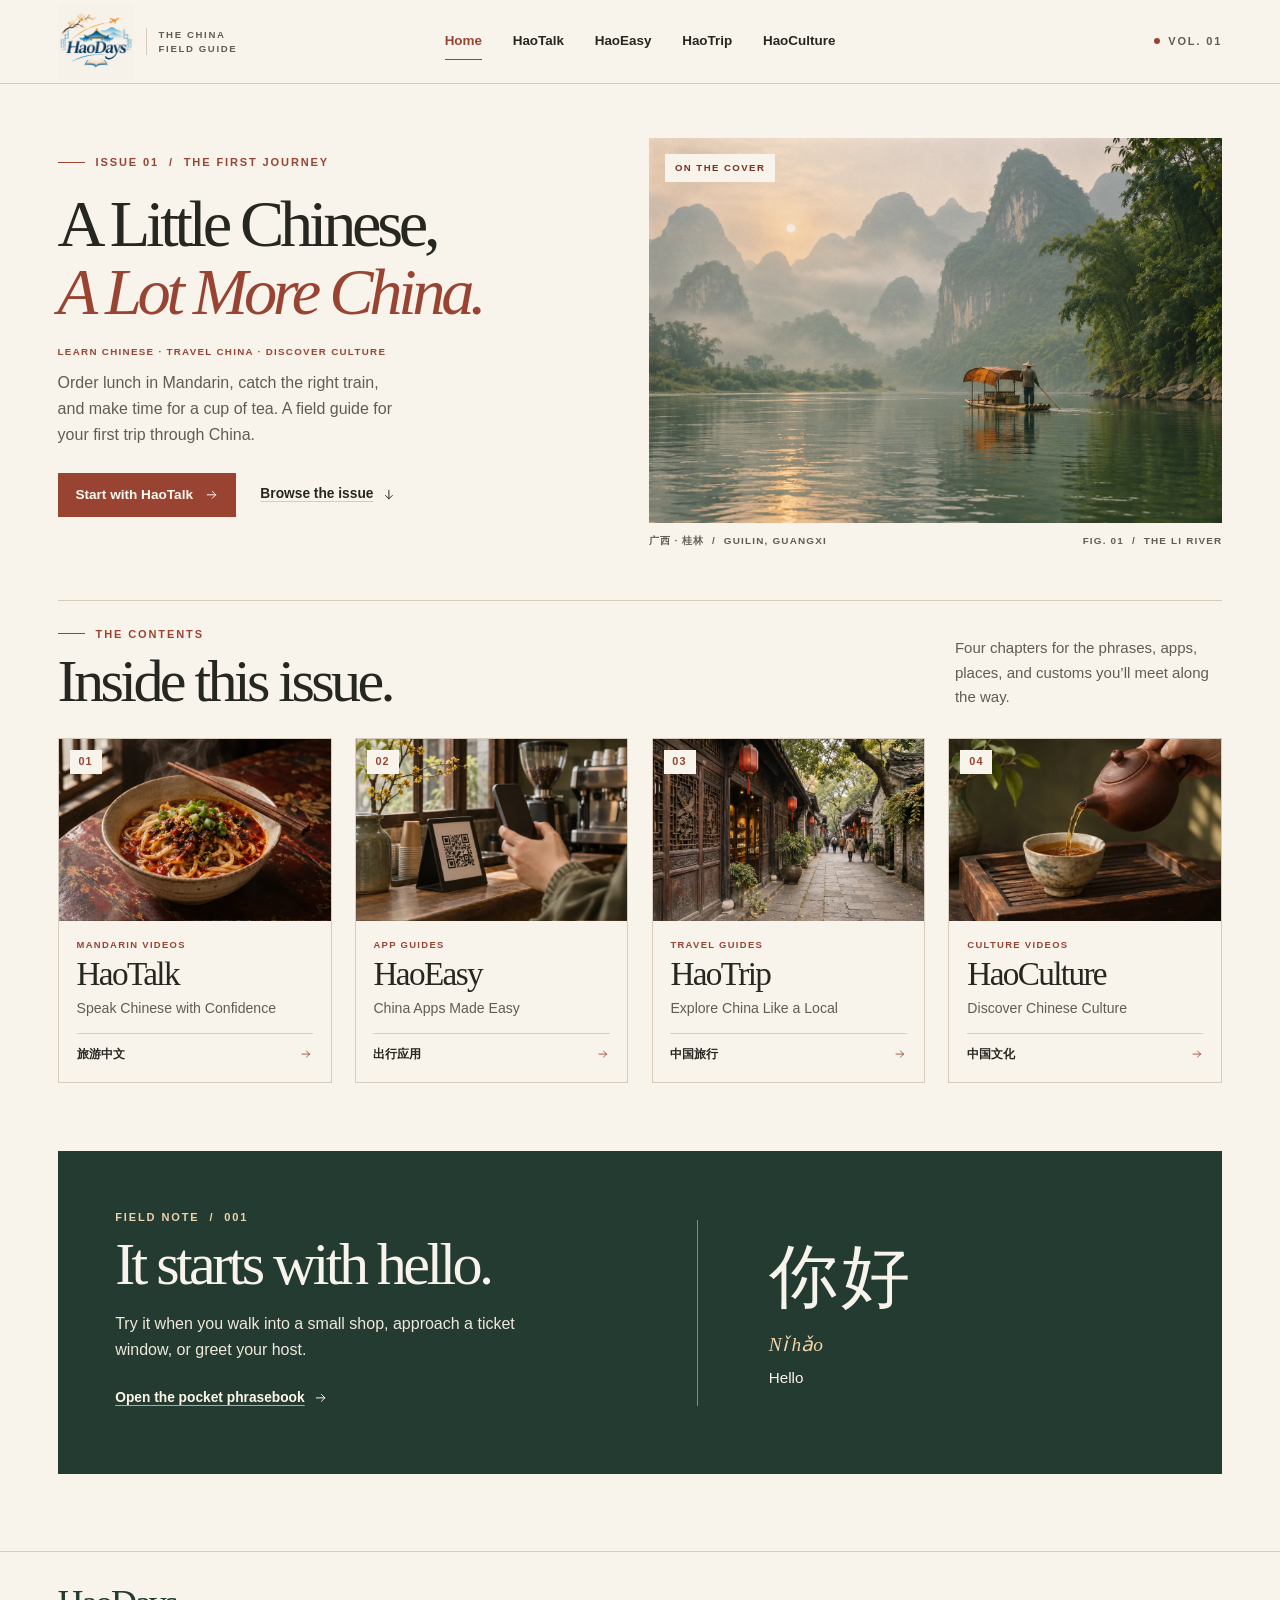
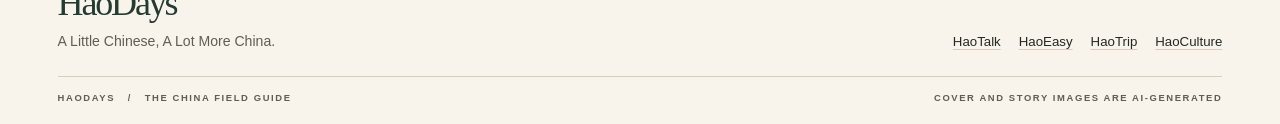
==== index.html @ cae84953 "Publish the HaoDays travel guide" ====
<!doctype html>
<html lang="en">
<head>
  <meta charset="utf-8">
  <meta name="viewport" content="width=device-width, initial-scale=1">
  <meta name="description" content="A China field guide with travel Mandarin videos, app tutorials, city guides, and cultural stories.">
  <meta name="theme-color" content="#f8f4ec">
  <title>HaoDays — A Little Chinese, A Lot More China.</title>
  <link rel="icon" type="image/png" href="assets/haodays-logo.png">
  <link rel="stylesheet" href="styles.css">
  <script src="script.js" defer></script>
</head>
<body>
  <a class="skip-link" href="#main">Skip to content</a>
  <header class="site-header">
    <div class="masthead wrap">
      <a class="brand" href="index.html" aria-label="HaoDays home">
        <img src="assets/haodays-logo.png" alt="HaoDays" width="76" height="76">
        <span class="brand-label eyebrow">The China<br>Field Guide</span>
      </a>
      <button type="button" class="nav-toggle button button-outline" aria-expanded="false" aria-controls="site-nav">
        <svg class="arrow" viewBox="0 0 24 24" fill="none" stroke="currentColor" stroke-width="1.7" stroke-linecap="round" aria-hidden="true"><path d="M4 8h16M4 16h16"/></svg><span>Menu</span>
      </button>
      <nav class="site-nav" id="site-nav" aria-label="Main navigation">
        <a href="index.html" aria-current="page">Home</a>
        <a href="haotalk.html">HaoTalk</a>
        <a href="haoeasy.html">HaoEasy</a>
        <a href="haotrip.html">HaoTrip</a>
        <a href="haoculture.html">HaoCulture</a>
      </nav>
      <span class="edition eyebrow">Vol. 01</span>
    </div>
  </header>
  <main id="main" tabindex="-1">
    <section class="cover wrap" aria-labelledby="cover-title">
      <div class="cover-copy">
        <p class="kicker eyebrow">Issue 01 &nbsp;/&nbsp; The First Journey</p>
        <h1 class="cover-title" id="cover-title"><span>A Little Chinese,</span> <em>A Lot More China.</em></h1>
        <p class="cover-pillars eyebrow">Learn Chinese · Travel China · Discover Culture</p>
        <p class="cover-deck">Order lunch in Mandarin, catch the right train, and make time for a cup of tea. A field guide for your first trip through China.</p>
        <div class="cover-actions">
          <a class="button button-primary" href="haotalk.html">Start with HaoTalk <svg class="arrow" viewBox="0 0 24 24" fill="none" stroke="currentColor" stroke-width="1.7" stroke-linecap="round" stroke-linejoin="round" aria-hidden="true"><path d="M4 12h15m-6-6 6 6-6 6"/></svg></a>
          <a class="text-link" href="#contents">Browse the issue <svg class="arrow" viewBox="0 0 24 24" fill="none" stroke="currentColor" stroke-width="1.7" stroke-linecap="round" stroke-linejoin="round" aria-hidden="true"><path d="M12 4v15m-6-6 6 6 6-6"/></svg></a>
        </div>
      </div>
      <figure>
        <div class="cover-image">
          <img src="assets/li-river.webp" width="1536" height="1024" fetchpriority="high" alt="Illustration of a bamboo raft on the misty Li River in Guangxi">
          <span class="eyebrow image-label">On the cover</span>
        </div>
        <figcaption class="image-caption eyebrow"><span><span lang="zh-Hans">广西 · 桂林</span> &nbsp;/&nbsp; Guilin, Guangxi</span><span>Fig. 01 &nbsp;/&nbsp; The Li River</span></figcaption>
      </figure>
    </section>

    <section class="contents wrap" id="contents" aria-labelledby="contents-title">
      <div class="section-heading">
        <div>
          <p class="kicker eyebrow">The contents</p>
          <h2 id="contents-title">Inside this issue.</h2>
        </div>
        <p>Four chapters for the phrases, apps, places, and customs you’ll meet along the way.</p>
      </div>
      <div class="chapter-grid">
        <article class="chapter-card">
          <a href="haotalk.html">
            <div class="chapter-card-image">
              <span class="plate plate-talk" role="img" aria-label="Sichuan noodles with scallions and chopsticks on a wooden table"></span>
              <span class="chapter-number">01</span>
            </div>
            <div class="chapter-card-copy">
              <p class="eyebrow card-type">Mandarin videos</p>
              <h3>HaoTalk</h3>
              <p class="chapter-card-deck">Speak Chinese with Confidence</p>
              <span class="card-end"><span lang="zh-Hans">旅游中文</span><svg class="arrow" viewBox="0 0 24 24" fill="none" stroke="currentColor" stroke-width="1.7" stroke-linecap="round" stroke-linejoin="round" aria-hidden="true"><path d="M4 12h15m-6-6 6 6-6 6"/></svg></span>
            </div>
          </a>
        </article>
        <article class="chapter-card">
          <a href="haoeasy.html">
            <div class="chapter-card-image">
              <span class="plate plate-easy" role="img" aria-label="A phone held next to a QR sign at a café counter"></span>
              <span class="chapter-number">02</span>
            </div>
            <div class="chapter-card-copy">
              <p class="eyebrow card-type">App guides</p>
              <h3>HaoEasy</h3>
              <p class="chapter-card-deck">China Apps Made Easy</p>
              <span class="card-end"><span lang="zh-Hans">出行应用</span><svg class="arrow" viewBox="0 0 24 24" fill="none" stroke="currentColor" stroke-width="1.7" stroke-linecap="round" stroke-linejoin="round" aria-hidden="true"><path d="M4 12h15m-6-6 6 6-6 6"/></svg></span>
            </div>
          </a>
        </article>
        <article class="chapter-card">
          <a href="haotrip.html">
            <div class="chapter-card-image">
              <span class="plate plate-trip" role="img" aria-label="An old Chengdu lane with timber storefronts, red lanterns, and stone paving"></span>
              <span class="chapter-number">03</span>
            </div>
            <div class="chapter-card-copy">
              <p class="eyebrow card-type">Travel guides</p>
              <h3>HaoTrip</h3>
              <p class="chapter-card-deck">Explore China Like a Local</p>
              <span class="card-end"><span lang="zh-Hans">中国旅行</span><svg class="arrow" viewBox="0 0 24 24" fill="none" stroke="currentColor" stroke-width="1.7" stroke-linecap="round" stroke-linejoin="round" aria-hidden="true"><path d="M4 12h15m-6-6 6 6-6 6"/></svg></span>
            </div>
          </a>
        </article>
        <article class="chapter-card">
          <a href="haoculture.html">
            <div class="chapter-card-image">
              <span class="plate plate-culture" role="img" aria-label="Amber tea pouring from a small clay teapot into a ceramic cup"></span>
              <span class="chapter-number">04</span>
            </div>
            <div class="chapter-card-copy">
              <p class="eyebrow card-type">Culture videos</p>
              <h3>HaoCulture</h3>
              <p class="chapter-card-deck">Discover Chinese Culture</p>
              <span class="card-end"><span lang="zh-Hans">中国文化</span><svg class="arrow" viewBox="0 0 24 24" fill="none" stroke="currentColor" stroke-width="1.7" stroke-linecap="round" stroke-linejoin="round" aria-hidden="true"><path d="M4 12h15m-6-6 6 6-6 6"/></svg></span>
            </div>
          </a>
        </article>
      </div>
    </section>

    <section class="field-note wrap" aria-labelledby="field-note-title">
      <div>
        <p class="eyebrow">Field note &nbsp;/&nbsp; 001</p>
        <h2 id="field-note-title">It starts with hello.</h2>
        <p>Try it when you walk into a small shop, approach a ticket window, or greet your host.</p>
        <a class="text-link" href="haotalk.html#phrasebook">Open the pocket phrasebook <svg class="arrow" viewBox="0 0 24 24" fill="none" stroke="currentColor" stroke-width="1.7" stroke-linecap="round" stroke-linejoin="round" aria-hidden="true"><path d="M4 12h15m-6-6 6 6-6 6"/></svg></a>
      </div>
      <div class="phrase-display">
        <span class="hanzi" lang="zh-Hans">你好</span>
        <span class="pinyin">Nǐ hǎo</span>
        <span class="translation">Hello</span>
      </div>
    </section>
  </main>
  <footer class="site-footer">
    <div class="wrap">
      <div class="footer-main">
        <div>
          <a class="footer-brand" href="index.html">HaoDays</a>
          <p>A Little Chinese, A Lot More China.</p>
        </div>
        <nav class="footer-nav" aria-label="Footer navigation">
          <a href="haotalk.html">HaoTalk</a>
        <a href="haoeasy.html">HaoEasy</a>
        <a href="haotrip.html">HaoTrip</a>
        <a href="haoculture.html">HaoCulture</a>
        </nav>
      </div>
      <div class="footer-meta eyebrow">
        <span>HaoDays &nbsp; / &nbsp; The China Field Guide</span>
        <span>Cover and story images are AI-generated</span>
      </div>
    </div>
  </footer>
</body>
</html>
---- styles.css ----
:root {
  color-scheme: light;
  --paper: #f8f4ec;
  --paper-deep: #f0e9dc;
  --ink: #252720;
  --muted: #625c51;
  --rust: #994432;
  --rust-deep: #763021;
  --green: #243b32;
  --rule: #d8cdbd;
  --display: Georgia, "Times New Roman", serif;
  --body: "Segoe UI", "Helvetica Neue", Arial, sans-serif;
  --label: "Segoe UI", "Helvetica Neue", Arial, sans-serif;
  --frame: 1304px;
  --gutter: clamp(20px, 4.5vw, 72px);
}

*, *::before, *::after { box-sizing: border-box; }
html { scroll-behavior: smooth; }
body { margin: 0; background: var(--paper); color: var(--ink); font-family: var(--body); line-height: 1.65; }
body, h1, h2, h3, p, figure, blockquote { margin-block-start: 0; }
h1, h2, h3 { margin-block-end: 0; font-family: var(--display); font-weight: 400; }
p { margin-block-end: 1em; }
img, video { display: block; max-width: 100%; }
a { color: inherit; text-underline-offset: .23em; }
button { color: inherit; font: inherit; }
button:not(:disabled), summary { cursor: pointer; }
:focus-visible { outline: 2px solid var(--rust); outline-offset: 5px; }
[lang="zh-Hans"] { font-family: "Microsoft YaHei", "PingFang SC", "Noto Sans CJK SC", sans-serif; }
[id] { scroll-margin-top: 24px; }

.wrap { width: min(var(--frame), calc(100% - var(--gutter) * 2)); margin-inline: auto; }
.eyebrow {
  margin-block-end: 0;
  font: 700 .69rem/1.45 var(--label);
  letter-spacing: .17em;
  text-transform: uppercase;
}
.kicker { display: flex; gap: 11px; align-items: center; color: var(--rust); }
.kicker::before { content: ""; flex: 0 0 27px; height: 1px; background: currentColor; }
.skip-link { position: absolute; z-index: 5; top: 12px; left: 12px; translate: 0 -180%; padding: .55rem 1rem; background: var(--paper); }
.skip-link:focus { translate: 0 0; }

.site-header { border-bottom: 1px solid var(--rule); }
.masthead {
  display: grid;
  grid-template-columns: 1fr auto 1fr;
  gap: 25px;
  align-items: center;
  min-height: 83px;
}
.brand {
  width: fit-content;
  display: flex;
  gap: 12px;
  align-items: center;
  text-decoration: none;
}
.brand img { width: 76px; height: 76px; mix-blend-mode: multiply; }
.brand-label { border-left: 1px solid var(--rule); padding-left: 12px; color: var(--muted); font-size: .6rem; line-height: 1.45; }
.site-nav { display: flex; gap: clamp(17px, 2.4vw, 36px); align-items: center; }
.site-nav a {
  position: relative;
  padding: 10px 0;
  text-decoration: none;
  font-size: .84rem;
  font-weight: 600;
  white-space: nowrap;
}
.site-nav a:hover, .site-nav a[aria-current="page"] { color: var(--rust); }
.site-nav a[aria-current="page"]::after {
  content: "";
  position: absolute;
  inset: auto 0 3px;
  height: 1px;
  background: var(--rust);
}
.edition { justify-self: end; display: flex; gap: 8px; align-items: center; color: var(--muted); }
.edition::before { content: ""; width: 6px; height: 6px; border-radius: 50%; background: var(--rust); }
.masthead .nav-toggle { display: none; }

.cover {
  display: grid;
  grid-template-columns: minmax(0, .97fr) minmax(0, 1.03fr);
  align-items: center;
  gap: clamp(30px, 4vw, 61px);
  padding-block: clamp(39px, 4.25vw, 65px) clamp(34px, 4vw, 58px);
}
.cover-copy { padding-block: 4px 20px; }
.cover figure, .chapter-cover figure { margin: 0; }
.cover-title {
  margin-block: 20px 19px;
  font-size: clamp(2.85rem, 5.19vw, 5rem);
  line-height: 1.025;
  letter-spacing: -.065em;
}
.cover-title span, .cover-title em { display: block; }
.cover-title em, .chapter-title em { color: var(--rust); font-weight: 400; }
.cover-deck { max-width: 39ch; margin-block-end: 24px; color: var(--muted); font-size: clamp(.98rem, 1.25vw, 1.09rem); }
.cover-pillars { margin-block-end: 10px; font-size: .61rem; color: var(--rust); letter-spacing: .135em; }
.cover-actions { display: flex; align-items: center; flex-wrap: wrap; gap: 13px 24px; }
.button {
  display: inline-flex;
  align-items: center;
  justify-content: center;
  gap: 12px;
  width: fit-content;
  min-height: 44px;
  padding: .6rem 1.05rem;
  border: 1px solid transparent;
  background: transparent;
  text-decoration: none;
  font-size: .85rem;
  font-weight: 650;
  line-height: 1.3;
  transition: background-color 160ms ease, border-color 160ms ease, color 160ms ease;
}
.button-primary { background: var(--rust); color: #fffaf1; }
.button-primary:hover { background: var(--rust-deep); }
.button-outline { border-color: var(--rule); }
.button-outline:hover { background: var(--paper-deep); border-color: var(--rust); color: var(--rust-deep); }
.text-link {
  display: inline-flex;
  align-items: center;
  gap: 9px;
  padding-block: .45rem;
  text-decoration: underline;
  text-decoration-color: var(--rule);
  font-size: .86rem;
  font-weight: 650;
}
.text-link:hover { text-decoration-color: currentColor; color: var(--rust); }
.arrow { width: 1em; height: 1em; flex: 0 0 auto; vertical-align: -.13em; }
.cover-image { position: relative; background: #9da897; }
.cover-image img { width: 100%; height: auto; aspect-ratio: 1.49; object-fit: cover; object-position: 58% center; }
.image-label {
  position: absolute;
  inset: 16px auto auto 16px;
  padding: .43rem .63rem;
  background: var(--paper);
  color: var(--rust-deep);
  font-size: .6rem;
  letter-spacing: .15em;
}
.image-caption { display: flex; justify-content: space-between; flex-wrap: wrap; gap: 4px 12px; margin-top: 11px; color: var(--muted); font-size: .62rem; letter-spacing: .12em; }
.image-caption [lang] { letter-spacing: .1em; }

.contents { border-top: 1px solid var(--rule); padding-block: 25px clamp(39px, 5.3vw, 74px); }
.section-heading { display: flex; align-items: end; justify-content: space-between; gap: 24px; margin-bottom: 25px; }
.section-heading h2, .field-note h2 {
  font-size: clamp(2.4rem, 4.7vw, 4.15rem);
  line-height: 1.07;
  letter-spacing: -.06em;
  margin-top: 7px;
}
.section-heading > p { max-width: 32ch; margin: 0 0 3px; color: var(--muted); font-size: .94rem; }
.chapter-grid { display: grid; grid-template-columns: repeat(4, minmax(0, 1fr)); gap: clamp(14px, 1.8vw, 25px); }
.chapter-card { border: 1px solid var(--rule); }
.chapter-card > a { display: flex; flex-direction: column; height: 100%; text-decoration: none; }
.plate {
  display: block;
  aspect-ratio: 1.5;
  background-color: #aa9175;
  background-image: url("assets/editorial-plates.webp");
  background-repeat: no-repeat;
  background-size: 200% 200%;
}
.plate-talk { background-position: left top; }
.plate-easy { background-position: right top; }
.plate-trip { background-position: left bottom; }
.plate-culture { background-position: right bottom; }
.chapter-card-image { position: relative; overflow: hidden; }
.chapter-card-image .plate { transition: scale 240ms ease; }
.chapter-card a:hover .plate { scale: 1.045; }
.chapter-number {
  position: absolute;
  inset: 11px auto auto 11px;
  min-width: 32px;
  padding: 3px 7px;
  background: var(--paper);
  color: var(--rust);
  text-align: center;
  font: 700 .68rem/1.6 var(--label);
  letter-spacing: .1em;
}
.chapter-card-copy { display: flex; flex-direction: column; flex: 1; padding: clamp(13px, 1.4vw, 20px); }
.card-type { color: var(--rust); font-size: .59rem; letter-spacing: .14em; }
.chapter-card h3 { margin-block: 4px 6px; font-size: clamp(1.8rem, 2.6vw, 2.6rem); line-height: 1.08; letter-spacing: -.05em; }
.chapter-card-deck { color: var(--muted); margin-bottom: 14px; font-size: .88rem; line-height: 1.5; }
.card-end {
  display: flex;
  justify-content: space-between;
  align-items: center;
  gap: 6px;
  margin-top: auto;
  padding-top: 10px;
  border-top: 1px solid var(--rule);
  font-size: .76rem;
  font-weight: 600;
}
.card-end .arrow { color: var(--rust); transition: translate 160ms ease; }
.chapter-card a:hover .card-end .arrow { translate: 3px 0; }

.field-note {
  display: grid;
  grid-template-columns: minmax(0, 1fr) minmax(0, .92fr);
  gap: clamp(24px, 5.8vw, 88px);
  align-items: center;
  padding: clamp(26px, 4.5vw, 66px);
  margin-bottom: clamp(45px, 6vw, 92px);
  background: var(--green);
  color: var(--paper);
}
.field-note .eyebrow { color: #efd2a9; }
.field-note p:not(.eyebrow) { max-width: 45ch; margin-top: 15px; color: #f0e8db; }
.field-note .text-link { color: #fff8e7; text-decoration-color: #a8ac94; }
.field-note .text-link:hover { text-decoration-color: currentColor; }
.field-note :focus-visible, .site-footer :focus-visible { outline-color: #f3cb99; }
.phrase-display { min-width: 0; padding: 14px 0 14px clamp(24px, 5.5vw, 80px); border-left: 1px solid #819083; }
.phrase-display .hanzi { display: block; font-size: clamp(2.2rem, 5.4vw, 4.75rem); font-weight: 300; line-height: 1.24; letter-spacing: .05em; }
.phrase-display .pinyin { display: block; margin-block: 10px 4px; color: #f3d4a8; font-family: var(--display); font-style: italic; font-size: 1.21rem; }
.phrase-display .translation { font-size: .95rem; }

.site-footer { padding-block: 33px 20px; border-top: 1px solid var(--rule); }
.footer-main { display: flex; justify-content: space-between; gap: 25px; align-items: end; }
.footer-brand { width: fit-content; color: var(--green); font: 400 2.25rem/1.03 var(--display); letter-spacing: -.06em; text-decoration: none; }
.footer-main p { color: var(--muted); margin: 6px 0 0; font-size: .88rem; }
.footer-nav { display: flex; gap: 9px 18px; flex-wrap: wrap; font-size: .83rem; }
.footer-nav a { text-decoration-color: var(--rule); }
.footer-nav a:hover { color: var(--rust); text-decoration-color: currentColor; }
.footer-meta { display: flex; justify-content: space-between; gap: 12px; flex-wrap: wrap; padding-top: 14px; margin-top: 23px; border-top: 1px solid var(--rule); color: var(--muted); font-size: .59rem; }

.breadcrumb { display: flex; align-items: center; gap: 10px; padding-block: 22px 0; color: var(--muted); font-size: .78rem; }
.breadcrumb a:hover { color: var(--rust); }
.chapter-cover { display: grid; grid-template-columns: minmax(0, 1.07fr) minmax(0, .93fr); align-items: center; gap: clamp(25px, 5.2vw, 76px); padding-block: 26px 37px; }
.chapter-cover .cover-deck { max-width: 44ch; }
.chapter-title { font-size: clamp(2.8rem, 5.35vw, 5.1rem); line-height: 1.02; letter-spacing: -.06em; margin-block: 14px 18px; }
.chapter-title em { display: block; }
.chapter-cover figure { min-width: 0; }
.reading-layout { display: grid; grid-template-columns: minmax(165px, .29fr) minmax(0, 1fr); gap: clamp(29px, 5.5vw, 85px); padding-block: 32px clamp(42px, 6vw, 80px); border-top: 1px solid var(--rule); align-items: start; }
.chapter-index { position: sticky; top: 21px; }
.chapter-index > p { color: var(--rust); padding: 0 0 12px; }
.chapter-index ol { list-style: none; padding: 0; margin: 0; border-top: 1px solid var(--rule); }
.chapter-index a { display: flex; align-items: baseline; gap: 9px; padding: 10px 0; border-bottom: 1px solid var(--rule); font-size: .86rem; text-decoration: none; }
.chapter-index a:hover { color: var(--rust); }
.chapter-index a span { color: var(--rust); font-size: .66rem; font-weight: 700; }
.reading-flow { min-width: 0; max-width: 880px; }
.story + .story { border-top: 1px solid var(--rule); margin-top: 38px; padding-top: 32px; }
.story > .eyebrow { color: var(--rust); }
.story h2 { font-size: clamp(2rem, 4.2vw, 3.65rem); line-height: 1.07; letter-spacing: -.06em; margin-block: 6px 12px; }
.story > p:not(.eyebrow), .story li > p { color: var(--muted); max-width: 66ch; }
.story h3 { font-size: clamp(1.27rem, 2.35vw, 1.65rem); line-height: 1.22; }
.video-player { width: 100%; aspect-ratio: 16 / 9; background: var(--green); margin-block: 20px 12px; }
.transcript { border: 1px solid var(--rule); padding: 0 14px; }
.transcript summary { padding: 10px 1px; color: var(--muted); font-size: .88rem; font-weight: 650; }
.transcript ul { margin-block: 0 14px; padding-inline-start: 1.35rem; }
.transcript li { margin-block: 6px; font-size: .91rem; }
.transcript [lang] { font-weight: 600; }
.phrase-list { display: grid; gap: 1px; border: 1px solid var(--rule); margin-block: 20px 0; background: var(--rule); }
.phrase-row { display: grid; grid-template-columns: minmax(0, 1fr) minmax(0, 1fr) auto; align-items: center; gap: 8px 16px; padding: 13px 15px; background: var(--paper); }
.phrase-row dt { font-size: 1.25rem; font-weight: 550; }
.phrase-row dt span:not([lang]) { display: block; color: var(--rust); font-size: .82rem; font-weight: 500; }
.phrase-row dd { margin: 0; color: var(--muted); font-size: .93rem; }
.phrase-row .button { min-width: 66px; padding-inline: 10px; }
.audio-status { color: var(--muted); font-size: .82rem; margin-top: 7px; }
.audio-status:empty { margin: 0; }
.steps { list-style: none; counter-reset: steps; padding: 0; margin: 21px 0 14px; }
.steps li { counter-increment: steps; position: relative; padding: 12px 0 13px 44px; border-top: 1px solid var(--rule); }
.steps li::before { content: counter(steps, decimal-leading-zero); position: absolute; top: 15px; left: 0; color: var(--rust); font-weight: 700; font-size: .74rem; letter-spacing: .09em; }
.steps li > p { margin: 4px 0 0; }
.source { font-size: .84rem; }
.source a { color: var(--rust-deep); }
.note-box { background: var(--paper-deep); padding: 15px 18px; margin-block: 18px 0; border-left: 2px solid var(--rust); }
.note-box p { margin: 0; }
.dish-grid, .numbers { display: grid; grid-template-columns: repeat(3, minmax(0, 1fr)); gap: 12px; margin-block: 18px; }
.dish, .number { border: 1px solid var(--rule); padding: 14px; }
.dish p { margin: 5px 0 0; color: var(--muted); font-size: .87rem; }
.dish p[lang] { color: var(--rust); }
.checklist { margin-top: 17px; border-top: 1px solid var(--rule); }
.checklist label { display: flex; gap: 11px; align-items: flex-start; padding: 11px 2px; border-bottom: 1px solid var(--rule); cursor: pointer; }
.checklist input { width: 17px; height: 17px; margin: 5px 0 0; accent-color: var(--rust); flex: 0 0 auto; }
.checklist input:checked + span { text-decoration: line-through; color: var(--muted); }
.checklist-status { color: var(--rust); font-size: .87rem; margin-block: 9px 0; }
.number strong { display: block; color: var(--rust-deep); font: 400 clamp(1.6rem, 3.4vw, 2.3rem)/1.05 var(--display); }
.number span { font-size: .86rem; }
.emergency-phrases { margin-block: 12px; }
.emergency-phrases > div { display: grid; grid-template-columns: minmax(0, 1fr) auto; column-gap: 12px; align-items: center; border-bottom: 1px solid var(--rule); padding: 11px 0; }
.emergency-phrases dt { font-weight: 600; }
.emergency-phrases dd { margin: 2px 0 0; color: var(--muted); font-size: .91rem; }
.emergency-phrases dd:last-child { grid-column: 2; grid-row: 1 / span 2; }
.chapter-next { display: flex; flex-wrap: wrap; justify-content: space-between; align-items: center; gap: 6px 16px; padding: 16px 0; border-top: 1px solid var(--rule); }
.chapter-next a { color: var(--rust); }

@media (max-width: 1000px) {
  .masthead { gap: 16px; }
  .brand-label { display: none; }
  .cover { gap: 28px; }
  .cover-title { font-size: clamp(2.8rem, 5.2vw, 3.7rem); }
  .cover-pillars { max-width: 35ch; }
}

@media (max-width: 760px) {
  .masthead { grid-template-columns: 1fr auto; min-height: 69px; gap: 0 16px; }
  .brand img { width: 66px; height: 66px; }
  .brand-label { display: block; }
  .edition { display: none; }
  .nav-toggle { grid-column: 2; grid-row: 1; justify-self: end; }
  .site-header[data-nav-ready] .nav-toggle { display: inline-flex; }
  .site-nav { grid-column: 1 / -1; flex-wrap: wrap; gap: 3px 18px; padding: 2px 0 12px; }
  .site-header[data-nav-ready] .nav-toggle[aria-expanded="false"] + .site-nav { display: none; }
  .cover, .chapter-cover { grid-template-columns: minmax(0, 1fr); gap: 22px; }
  .cover { padding-top: 31px; }
  .cover-copy { padding: 0; }
  .cover-title { margin-block: 13px 14px; font-size: clamp(2.67rem, 8.65vw, 4.75rem); }
  .cover-pillars { max-width: none; }
  .cover-deck { margin-bottom: 18px; }
  .cover-image img { aspect-ratio: 1.48; }
  .section-heading { align-items: start; flex-direction: column; gap: 9px; margin-bottom: 19px; }
  .chapter-grid { grid-template-columns: repeat(2, minmax(0, 1fr)); }
  .field-note { gap: 17px; }
  .phrase-display { padding-left: 18px; }
  .reading-layout { grid-template-columns: minmax(0, 1fr); gap: 25px; }
  .chapter-index { position: static; }
  .chapter-index ol { display: grid; grid-template-columns: repeat(2, minmax(0, 1fr)); column-gap: 12px; }
  .chapter-index a { min-height: 44px; }
  .footer-main { flex-direction: column; align-items: start; gap: 15px; }
}

@media (max-width: 420px) {
  .brand { gap: 8px; }
  .brand-label { padding-left: 8px; }
  .cover-title { font-size: clamp(2.35rem, 10.35vw, 2.85rem); }
  .cover-actions { column-gap: 16px; }
  .chapter-grid { gap: 12px; }
  .chapter-card-copy { padding: 11px; }
  .chapter-card h3 { font-size: clamp(1.5rem, 7vw, 1.84rem); }
  .chapter-card-deck { font-size: .81rem; }
  .field-note { grid-template-columns: minmax(0, 1fr); }
  .phrase-display { border-left: 0; border-top: 1px solid #819083; padding: 17px 0 0; }
  .phrase-row { grid-template-columns: minmax(0, 1fr) auto; }
  .phrase-row dd:not(:last-child) { grid-column: 1; }
  .phrase-row dd:last-child { grid-column: 2; grid-row: 1 / span 2; }
  .dish-grid { grid-template-columns: minmax(0, 1fr); }
  .number { padding: 9px; }
  .emergency-phrases > div { grid-template-columns: minmax(0, 1fr); }
  .emergency-phrases dd:last-child { grid-column: 1; grid-row: auto; margin-top: 9px; }
}

@media (prefers-reduced-motion: reduce) {
  *, *::before, *::after { scroll-behavior: auto !important; transition: none !important; }
}

@media print {
  body { background: white; color: black; }
  .site-header, .site-footer, .chapter-index, .chapter-next, .button, .skip-link { display: none !important; }
  .wrap { width: 100%; }
  .reading-layout { display: block; padding: 0; border: 0; }
  body[data-print-card] .breadcrumb, body[data-print-card] .chapter-cover, body[data-print-card] .story:not(#emergency) { display: none; }
  body[data-print-card] #emergency { border: 0; margin: 0; padding: 0; }
  .number, .emergency-phrases > div { break-inside: avoid; }
}
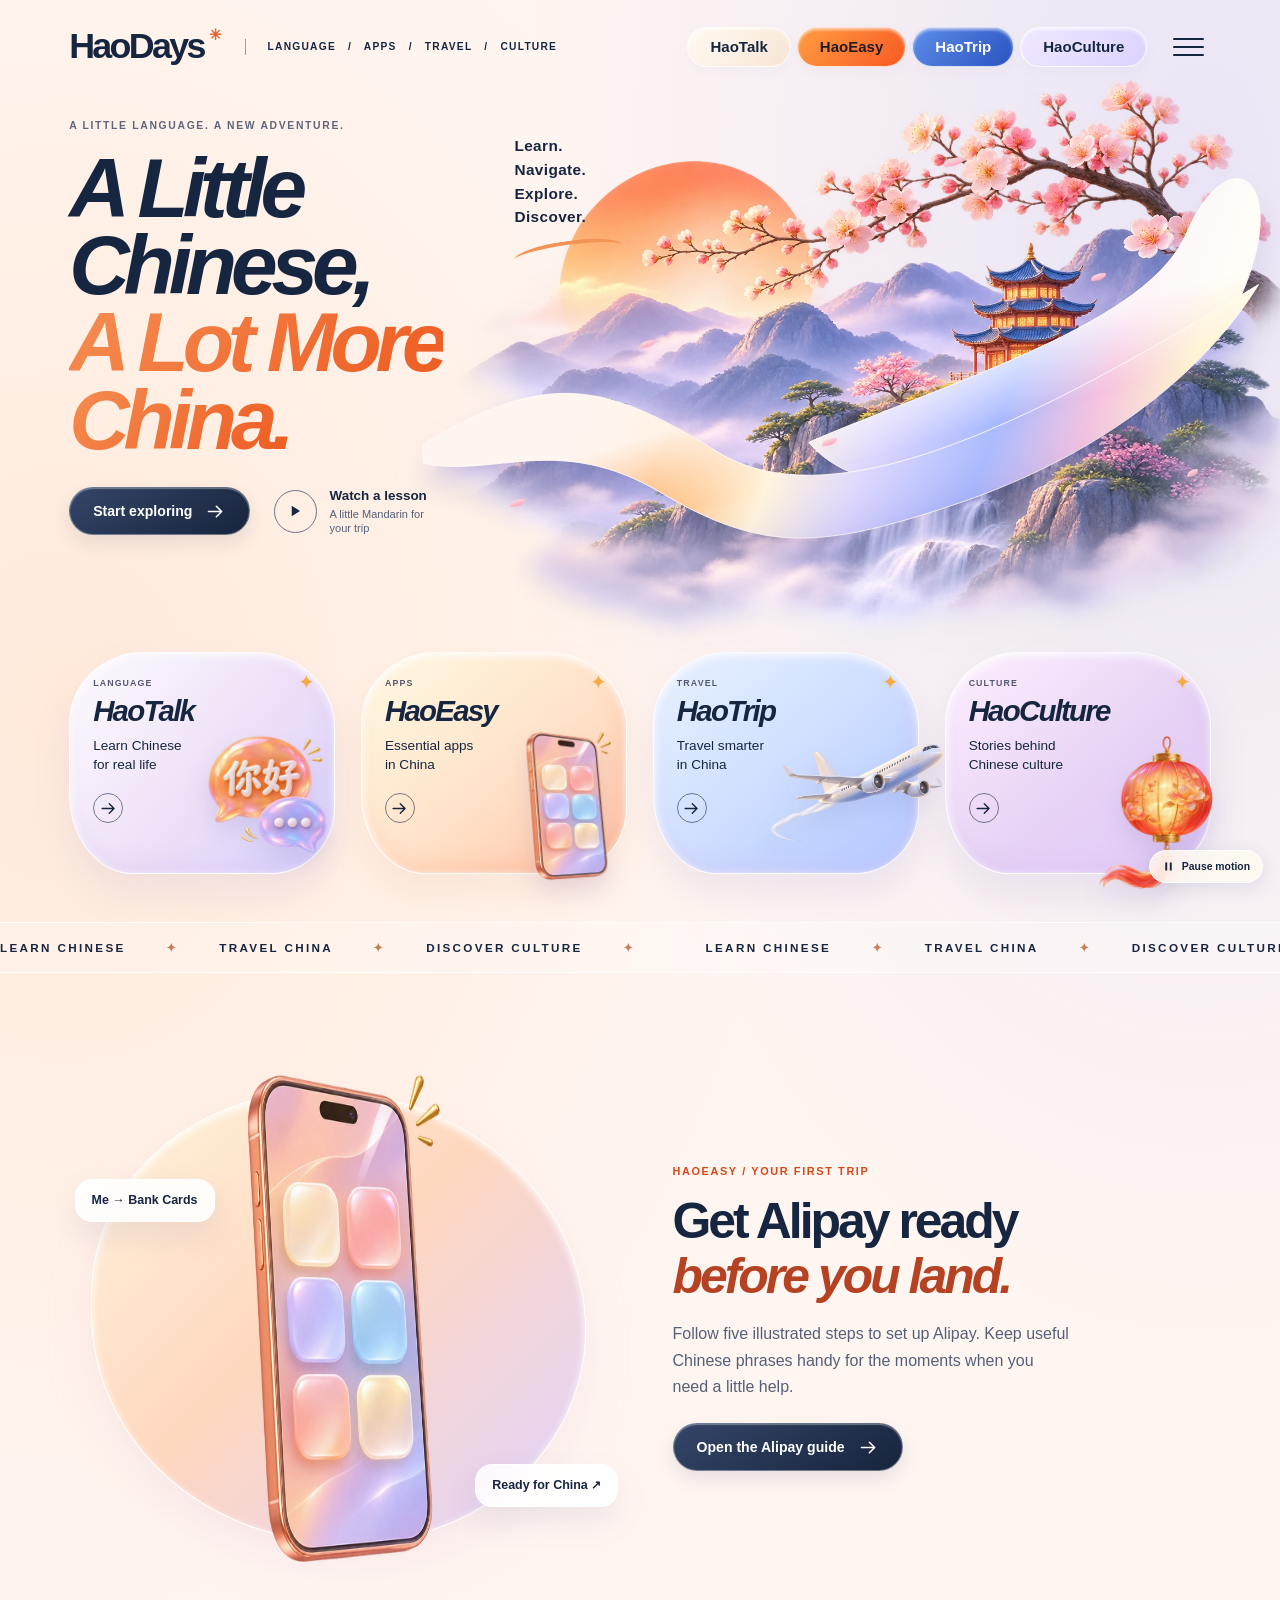
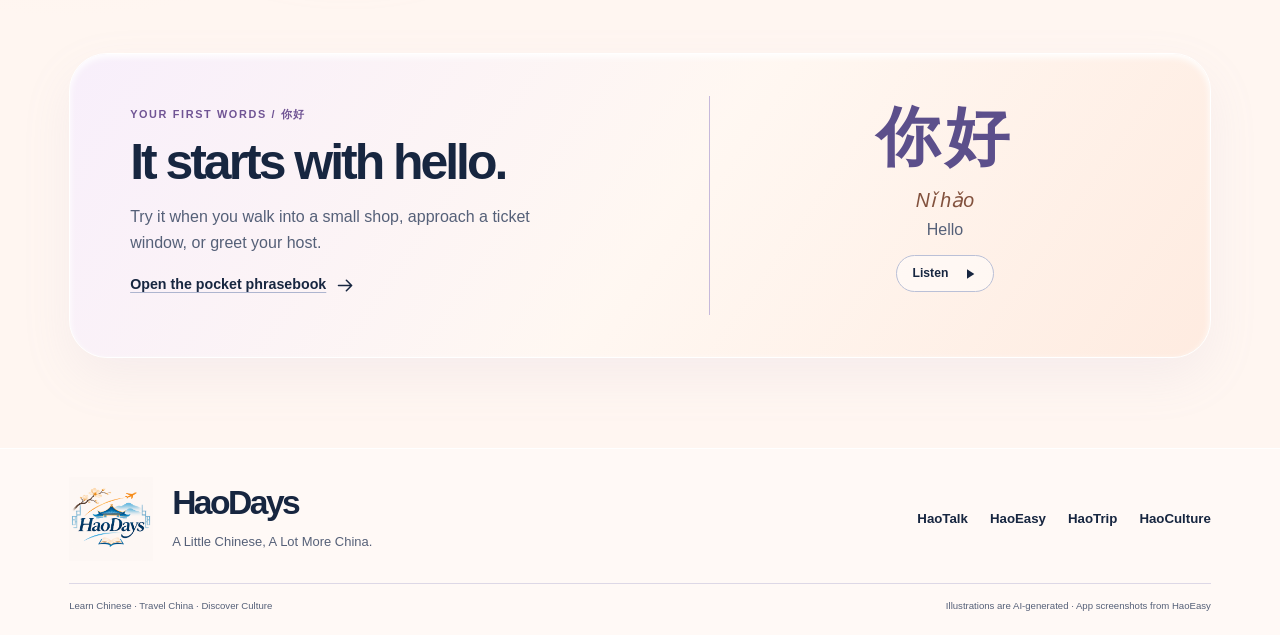
==== commit 521c2370: "Redesign HaoDays with animated silk and pastel scenes" ====
--- a/index.html
+++ b/index.html
@@ -4,155 +4,170 @@
   <meta charset="utf-8">
   <meta name="viewport" content="width=device-width, initial-scale=1">
   <meta name="description" content="A China field guide with travel Mandarin videos, app tutorials, city guides, and cultural stories.">
-  <meta name="theme-color" content="#f8f4ec">
+  <meta name="theme-color" content="#fff5f0">
   <title>HaoDays — A Little Chinese, A Lot More China.</title>
   <link rel="icon" type="image/png" href="assets/haodays-logo.png">
-  <link rel="stylesheet" href="styles.css">
-  <script src="script.js" defer></script>
+  <link rel="stylesheet" href="styles.css?v=silk-1">
+  <script src="script.js?v=silk-1" defer></script>
 </head>
-<body>
+<body data-page="home">
   <a class="skip-link" href="#main">Skip to content</a>
   <header class="site-header">
     <div class="masthead wrap">
-      <a class="brand" href="index.html" aria-label="HaoDays home">
-        <img src="assets/haodays-logo.png" alt="HaoDays" width="76" height="76">
-        <span class="brand-label eyebrow">The China<br>Field Guide</span>
-      </a>
-      <button type="button" class="nav-toggle button button-outline" aria-expanded="false" aria-controls="site-nav">
-        <svg class="arrow" viewBox="0 0 24 24" fill="none" stroke="currentColor" stroke-width="1.7" stroke-linecap="round" aria-hidden="true"><path d="M4 8h16M4 16h16"/></svg><span>Menu</span>
-      </button>
-      <nav class="site-nav" id="site-nav" aria-label="Main navigation">
-        <a href="index.html" aria-current="page">Home</a>
-        <a href="haotalk.html">HaoTalk</a>
-        <a href="haoeasy.html">HaoEasy</a>
-        <a href="haotrip.html">HaoTrip</a>
-        <a href="haoculture.html">HaoCulture</a>
-      </nav>
-      <span class="edition eyebrow">Vol. 01</span>
+      <a class="brand" href="index.html" aria-label="HaoDays home">HaoDays<span class="brand-spark" aria-hidden="true">✳</span></a>
+      <span class="brand-label">Language <i>/</i> Apps <i>/</i> Travel <i>/</i> Culture</span>
+      <nav class="site-nav" aria-label="Main navigation"><a class="nav-talk" href="haotalk.html">HaoTalk</a>
+<a class="nav-easy" href="haoeasy.html">HaoEasy</a>
+<a class="nav-trip" href="haotrip.html">HaoTrip</a>
+<a class="nav-culture" href="haoculture.html">HaoCulture</a></nav>
+      <button class="nav-toggle" type="button" aria-label="Open menu" aria-controls="site-menu" aria-expanded="false"><span></span><span></span><span></span></button>
     </div>
   </header>
+  <dialog class="menu-dialog" id="site-menu" aria-labelledby="menu-title">
+    <button class="dialog-close" type="button" data-close-dialog aria-label="Close menu">×</button>
+    <p class="eyebrow">Your next Hao day</p><h2 id="menu-title">Where shall we go?</h2>
+    <nav aria-label="All pages"><a href="index.html"><span>00</span>Home</a><a href="haotalk.html"><span>01</span>HaoTalk <svg class="arrow" viewBox="0 0 24 24" fill="none" stroke="currentColor" stroke-width="1.8" stroke-linecap="round" stroke-linejoin="round" aria-hidden="true"><path d="M4 12h15m-6-6 6 6-6 6"/></svg></a>
+<a href="haoeasy.html"><span>02</span>HaoEasy <svg class="arrow" viewBox="0 0 24 24" fill="none" stroke="currentColor" stroke-width="1.8" stroke-linecap="round" stroke-linejoin="round" aria-hidden="true"><path d="M4 12h15m-6-6 6 6-6 6"/></svg></a>
+<a href="haotrip.html"><span>03</span>HaoTrip <svg class="arrow" viewBox="0 0 24 24" fill="none" stroke="currentColor" stroke-width="1.8" stroke-linecap="round" stroke-linejoin="round" aria-hidden="true"><path d="M4 12h15m-6-6 6 6-6 6"/></svg></a>
+<a href="haoculture.html"><span>04</span>HaoCulture <svg class="arrow" viewBox="0 0 24 24" fill="none" stroke="currentColor" stroke-width="1.8" stroke-linecap="round" stroke-linejoin="round" aria-hidden="true"><path d="M4 12h15m-6-6 6 6-6 6"/></svg></a></nav>
+    <p class="menu-tagline">A Little Chinese, A Lot More China.</p>
+  </dialog>
   <main id="main" tabindex="-1">
-    <section class="cover wrap" aria-labelledby="cover-title">
-      <div class="cover-copy">
-        <p class="kicker eyebrow">Issue 01 &nbsp;/&nbsp; The First Journey</p>
-        <h1 class="cover-title" id="cover-title"><span>A Little Chinese,</span> <em>A Lot More China.</em></h1>
-        <p class="cover-pillars eyebrow">Learn Chinese · Travel China · Discover Culture</p>
-        <p class="cover-deck">Order lunch in Mandarin, catch the right train, and make time for a cup of tea. A field guide for your first trip through China.</p>
-        <div class="cover-actions">
-          <a class="button button-primary" href="haotalk.html">Start with HaoTalk <svg class="arrow" viewBox="0 0 24 24" fill="none" stroke="currentColor" stroke-width="1.7" stroke-linecap="round" stroke-linejoin="round" aria-hidden="true"><path d="M4 12h15m-6-6 6 6-6 6"/></svg></a>
-          <a class="text-link" href="#contents">Browse the issue <svg class="arrow" viewBox="0 0 24 24" fill="none" stroke="currentColor" stroke-width="1.7" stroke-linecap="round" stroke-linejoin="round" aria-hidden="true"><path d="M12 4v15m-6-6 6 6 6-6"/></svg></a>
+    <section class="dream-cover wrap" aria-labelledby="cover-title">
+      <div class="hero-copy">
+        <p class="hero-eyebrow reveal">A little language. A new adventure.</p>
+        <h1 class="dream-title reveal" id="cover-title"><span>A Little</span><span>Chinese,</span><em>A Lot More</em><em>China.</em></h1>
+        <div class="hero-actions reveal">
+          <a class="button button-primary" href="#contents">Start exploring <svg class="arrow" viewBox="0 0 24 24" fill="none" stroke="currentColor" stroke-width="1.8" stroke-linecap="round" stroke-linejoin="round" aria-hidden="true"><path d="M4 12h15m-6-6 6 6-6 6"/></svg></a>
+          <button class="lesson-trigger" type="button" data-open-lesson><span class="play-circle"><svg viewBox="0 0 24 24" fill="currentColor" aria-hidden="true"><path d="m9 5 11 7-11 7z"/></svg></span><span>Watch a lesson<small>A little Mandarin for your trip</small></span></button>
         </div>
       </div>
-      <figure>
-        <div class="cover-image">
-          <img src="assets/li-river.webp" width="1536" height="1024" fetchpriority="high" alt="Illustration of a bamboo raft on the misty Li River in Guangxi">
-          <span class="eyebrow image-label">On the cover</span>
-        </div>
-        <figcaption class="image-caption eyebrow"><span><span lang="zh-Hans">广西 · 桂林</span> &nbsp;/&nbsp; Guilin, Guangxi</span><span>Fig. 01 &nbsp;/&nbsp; The Li River</span></figcaption>
-      </figure>
-    </section>
-
-    <section class="contents wrap" id="contents" aria-labelledby="contents-title">
-      <div class="section-heading">
-        <div>
-          <p class="kicker eyebrow">The contents</p>
-          <h2 id="contents-title">Inside this issue.</h2>
-        </div>
-        <p>Four chapters for the phrases, apps, places, and customs you’ll meet along the way.</p>
-      </div>
-      <div class="chapter-grid">
-        <article class="chapter-card">
-          <a href="haotalk.html">
-            <div class="chapter-card-image">
-              <span class="plate plate-talk" role="img" aria-label="Sichuan noodles with scallions and chopsticks on a wooden table"></span>
-              <span class="chapter-number">01</span>
-            </div>
-            <div class="chapter-card-copy">
-              <p class="eyebrow card-type">Mandarin videos</p>
-              <h3>HaoTalk</h3>
-              <p class="chapter-card-deck">Speak Chinese with Confidence</p>
-              <span class="card-end"><span lang="zh-Hans">旅游中文</span><svg class="arrow" viewBox="0 0 24 24" fill="none" stroke="currentColor" stroke-width="1.7" stroke-linecap="round" stroke-linejoin="round" aria-hidden="true"><path d="M4 12h15m-6-6 6 6-6 6"/></svg></span>
-            </div>
-          </a>
-        </article>
-        <article class="chapter-card">
-          <a href="haoeasy.html">
-            <div class="chapter-card-image">
-              <span class="plate plate-easy" role="img" aria-label="A phone held next to a QR sign at a café counter"></span>
-              <span class="chapter-number">02</span>
-            </div>
-            <div class="chapter-card-copy">
-              <p class="eyebrow card-type">App guides</p>
-              <h3>HaoEasy</h3>
-              <p class="chapter-card-deck">China Apps Made Easy</p>
-              <span class="card-end"><span lang="zh-Hans">出行应用</span><svg class="arrow" viewBox="0 0 24 24" fill="none" stroke="currentColor" stroke-width="1.7" stroke-linecap="round" stroke-linejoin="round" aria-hidden="true"><path d="M4 12h15m-6-6 6 6-6 6"/></svg></span>
-            </div>
-          </a>
-        </article>
-        <article class="chapter-card">
-          <a href="haotrip.html">
-            <div class="chapter-card-image">
-              <span class="plate plate-trip" role="img" aria-label="An old Chengdu lane with timber storefronts, red lanterns, and stone paving"></span>
-              <span class="chapter-number">03</span>
-            </div>
-            <div class="chapter-card-copy">
-              <p class="eyebrow card-type">Travel guides</p>
-              <h3>HaoTrip</h3>
-              <p class="chapter-card-deck">Explore China Like a Local</p>
-              <span class="card-end"><span lang="zh-Hans">中国旅行</span><svg class="arrow" viewBox="0 0 24 24" fill="none" stroke="currentColor" stroke-width="1.7" stroke-linecap="round" stroke-linejoin="round" aria-hidden="true"><path d="M4 12h15m-6-6 6 6-6 6"/></svg></span>
-            </div>
-          </a>
-        </article>
-        <article class="chapter-card">
-          <a href="haoculture.html">
-            <div class="chapter-card-image">
-              <span class="plate plate-culture" role="img" aria-label="Amber tea pouring from a small clay teapot into a ceramic cup"></span>
-              <span class="chapter-number">04</span>
-            </div>
-            <div class="chapter-card-copy">
-              <p class="eyebrow card-type">Culture videos</p>
-              <h3>HaoCulture</h3>
-              <p class="chapter-card-deck">Discover Chinese Culture</p>
-              <span class="card-end"><span lang="zh-Hans">中国文化</span><svg class="arrow" viewBox="0 0 24 24" fill="none" stroke="currentColor" stroke-width="1.7" stroke-linecap="round" stroke-linejoin="round" aria-hidden="true"><path d="M4 12h15m-6-6 6 6-6 6"/></svg></span>
-            </div>
-          </a>
-        </article>
+      <div class="hero-intent" aria-hidden="true">Learn.<br>Navigate.<br>Explore.<br>Discover.<span></span></div>
+      <div class="hero-stage">
+        <svg class="silk silk-back" viewBox="-90 0 1350 700" fill="none" aria-hidden="true" focusable="false">
+      <defs>
+        <linearGradient id="hero-back-silk" x1="170" y1="280" x2="1010" y2="590" gradientUnits="userSpaceOnUse">
+          <stop stop-color="#ffc5a6"/><stop offset=".19" stop-color="#ffb066"/><stop offset=".38" stop-color="#fff3dc"/>
+          <stop offset=".53" stop-color="#ded8ff"/><stop offset=".72" stop-color="#a8baff"/><stop offset=".87" stop-color="#f6c2df"/><stop offset="1" stop-color="#fff2cf"/>
+        </linearGradient>
+        <linearGradient id="hero-back-shine" x1="590" y1="350" x2="660" y2="600" gradientUnits="userSpaceOnUse">
+          <stop stop-color="white" stop-opacity=".84"/><stop offset=".48" stop-color="white" stop-opacity="0"/><stop offset="1" stop-color="#6455c8" stop-opacity=".2"/>
+        </linearGradient>
+      </defs>
+      <g>
+        <path d="M 510 450 C 740 350 1040 270 1100 125 C 1170 -30 1260 40 1180 225 C 1095 410 860 485 610 505 C 565 500 530 475 510 450 Z" fill="url(#hero-back-silk)" stroke="#fff9f3" stroke-opacity=".9" stroke-width="1.4">
+          <animate begin="indefinite" attributeName="d" dur="12s" values="M 510 450 C 740 350 1040 270 1100 125 C 1170 -30 1260 40 1180 225 C 1095 410 860 485 610 505 C 565 500 530 475 510 450 Z;M 510 462 C 740 375 1055 235 1090 115 C 1150 -15 1280 65 1190 240 C 1090 425 865 460 610 517 C 570 512 535 480 510 462 Z;M 510 450 C 740 350 1040 270 1100 125 C 1170 -30 1260 40 1180 225 C 1095 410 860 485 610 505 C 565 500 530 475 510 450 Z" keyTimes="0;.5;1" calcMode="spline" keySplines=".45 0 .55 1;.45 0 .55 1" repeatCount="indefinite"/>
+        </path>
+        <path d="M 510 450 C 740 350 1040 270 1100 125 C 1170 -30 1260 40 1180 225 C 1095 410 860 485 610 505 C 565 500 530 475 510 450 Z" fill="url(#hero-back-shine)" stroke="white" stroke-opacity=".35" stroke-width=".8">
+          <animate begin="indefinite" attributeName="d" dur="12s" values="M 510 450 C 740 350 1040 270 1100 125 C 1170 -30 1260 40 1180 225 C 1095 410 860 485 610 505 C 565 500 530 475 510 450 Z;M 510 462 C 740 375 1055 235 1090 115 C 1150 -15 1280 65 1190 240 C 1090 425 865 460 610 517 C 570 512 535 480 510 462 Z;M 510 450 C 740 350 1040 270 1100 125 C 1170 -30 1260 40 1180 225 C 1095 410 860 485 610 505 C 565 500 530 475 510 450 Z" keyTimes="0;.5;1" calcMode="spline" keySplines=".45 0 .55 1;.45 0 .55 1" repeatCount="indefinite"/>
+        </path>
+      </g>
+    </svg>
+        <div class="hero-art"><img src="assets/design/hero-diorama.webp" alt="Dreamlike Chinese mountains, a glowing pavilion and waterfall beneath cherry blossoms" width="1536" height="1024" fetchpriority="high"></div>
+        <svg class="silk silk-front" viewBox="-90 0 1350 700" fill="none" aria-hidden="true" focusable="false">
+      <defs>
+        <linearGradient id="hero-front-silk" x1="170" y1="280" x2="1010" y2="590" gradientUnits="userSpaceOnUse">
+          <stop stop-color="#ffc5a6"/><stop offset=".19" stop-color="#ffb066"/><stop offset=".38" stop-color="#fff3dc"/>
+          <stop offset=".53" stop-color="#ded8ff"/><stop offset=".72" stop-color="#a8baff"/><stop offset=".87" stop-color="#f6c2df"/><stop offset="1" stop-color="#fff2cf"/>
+        </linearGradient>
+        <linearGradient id="hero-front-shine" x1="590" y1="350" x2="660" y2="600" gradientUnits="userSpaceOnUse">
+          <stop stop-color="white" stop-opacity=".84"/><stop offset=".48" stop-color="white" stop-opacity="0"/><stop offset="1" stop-color="#6455c8" stop-opacity=".2"/>
+        </linearGradient>
+      </defs>
+      <g>
+        <path d="M -90 450 C 100 330 195 365 365 470 C 560 590 910 380 1210 210 C 1125 345 970 458 765 535 C 530 625 440 620 280 525 C 120 430 20 505 -90 480 Z" fill="url(#hero-front-silk)" stroke="#fff9f3" stroke-opacity=".9" stroke-width="1.4">
+          <animate begin="indefinite" attributeName="d" dur="10s" values="M -90 450 C 100 330 195 365 365 470 C 560 590 910 380 1210 210 C 1125 345 970 458 765 535 C 530 625 440 620 280 525 C 120 430 20 505 -90 480 Z;M -90 472 C 110 370 195 330 370 445 C 570 580 920 410 1210 190 C 1125 340 970 492 765 555 C 530 600 440 645 280 550 C 120 458 20 520 -90 502 Z;M -90 450 C 100 330 195 365 365 470 C 560 590 910 380 1210 210 C 1125 345 970 458 765 535 C 530 625 440 620 280 525 C 120 430 20 505 -90 480 Z" keyTimes="0;.5;1" calcMode="spline" keySplines=".45 0 .55 1;.45 0 .55 1" repeatCount="indefinite"/>
+        </path>
+        <path d="M -90 450 C 100 330 195 365 365 470 C 560 590 910 380 1210 210 C 1125 345 970 458 765 535 C 530 625 440 620 280 525 C 120 430 20 505 -90 480 Z" fill="url(#hero-front-shine)" stroke="white" stroke-opacity=".35" stroke-width=".8">
+          <animate begin="indefinite" attributeName="d" dur="10s" values="M -90 450 C 100 330 195 365 365 470 C 560 590 910 380 1210 210 C 1125 345 970 458 765 535 C 530 625 440 620 280 525 C 120 430 20 505 -90 480 Z;M -90 472 C 110 370 195 330 370 445 C 570 580 920 410 1210 190 C 1125 340 970 492 765 555 C 530 600 440 645 280 550 C 120 458 20 520 -90 502 Z;M -90 450 C 100 330 195 365 365 470 C 560 590 910 380 1210 210 C 1125 345 970 458 765 535 C 530 625 440 620 280 525 C 120 430 20 505 -90 480 Z" keyTimes="0;.5;1" calcMode="spline" keySplines=".45 0 .55 1;.45 0 .55 1" repeatCount="indefinite"/>
+        </path>
+      </g>
+    </svg>
+        <span class="petal petal-1" aria-hidden="true"></span>
+<span class="petal petal-2" aria-hidden="true"></span>
+<span class="petal petal-3" aria-hidden="true"></span>
+<span class="petal petal-4" aria-hidden="true"></span>
+<span class="petal petal-5" aria-hidden="true"></span>
+<span class="petal petal-6" aria-hidden="true"></span>
+<span class="petal petal-7" aria-hidden="true"></span>
       </div>
     </section>
 
-    <section class="field-note wrap" aria-labelledby="field-note-title">
-      <div>
-        <p class="eyebrow">Field note &nbsp;/&nbsp; 001</p>
-        <h2 id="field-note-title">It starts with hello.</h2>
-        <p>Try it when you walk into a small shop, approach a ticket window, or greet your host.</p>
-        <a class="text-link" href="haotalk.html#phrasebook">Open the pocket phrasebook <svg class="arrow" viewBox="0 0 24 24" fill="none" stroke="currentColor" stroke-width="1.7" stroke-linecap="round" stroke-linejoin="round" aria-hidden="true"><path d="M4 12h15m-6-6 6 6-6 6"/></svg></a>
-      </div>
-      <div class="phrase-display">
-        <span class="hanzi" lang="zh-Hans">你好</span>
-        <span class="pinyin">Nǐ hǎo</span>
-        <span class="translation">Hello</span>
-      </div>
+    <section class="dream-contents wrap" id="contents" aria-labelledby="contents-title">
+      <h2 class="sr-only" id="contents-title">Explore HaoDays</h2>
+      <div class="dream-grid"><article class="dream-card dream-card-talk reveal">
+        <a href="haotalk.html">
+          <span class="card-silk" aria-hidden="true"></span>
+          <span class="card-copy"><span class="card-overline">Language</span><h3>HaoTalk</h3><span class="card-deck">Learn Chinese<br>for real life</span><span class="card-arrow"><svg class="arrow" viewBox="0 0 24 24" fill="none" stroke="currentColor" stroke-width="1.8" stroke-linecap="round" stroke-linejoin="round" aria-hidden="true"><path d="M4 12h15m-6-6 6 6-6 6"/></svg></span></span>
+          <img class="card-icon" src="assets/design/talk.webp" alt="" width="512" height="512" loading="eager">
+          <span class="card-sparkles" aria-hidden="true">✦</span>
+        </a>
+      </article>
+<article class="dream-card dream-card-easy reveal">
+        <a href="haoeasy.html">
+          <span class="card-silk" aria-hidden="true"></span>
+          <span class="card-copy"><span class="card-overline">Apps</span><h3>HaoEasy</h3><span class="card-deck">Essential apps<br>in China</span><span class="card-arrow"><svg class="arrow" viewBox="0 0 24 24" fill="none" stroke="currentColor" stroke-width="1.8" stroke-linecap="round" stroke-linejoin="round" aria-hidden="true"><path d="M4 12h15m-6-6 6 6-6 6"/></svg></span></span>
+          <img class="card-icon" src="assets/design/easy.webp" alt="" width="512" height="512" loading="eager">
+          <span class="card-sparkles" aria-hidden="true">✦</span>
+        </a>
+      </article>
+<article class="dream-card dream-card-trip reveal">
+        <a href="haotrip.html">
+          <span class="card-silk" aria-hidden="true"></span>
+          <span class="card-copy"><span class="card-overline">Travel</span><h3>HaoTrip</h3><span class="card-deck">Travel smarter<br>in China</span><span class="card-arrow"><svg class="arrow" viewBox="0 0 24 24" fill="none" stroke="currentColor" stroke-width="1.8" stroke-linecap="round" stroke-linejoin="round" aria-hidden="true"><path d="M4 12h15m-6-6 6 6-6 6"/></svg></span></span>
+          <img class="card-icon" src="assets/design/trip.webp" alt="" width="512" height="512" loading="eager">
+          <span class="card-sparkles" aria-hidden="true">✦</span>
+        </a>
+      </article>
+<article class="dream-card dream-card-culture reveal">
+        <a href="haoculture.html">
+          <span class="card-silk" aria-hidden="true"></span>
+          <span class="card-copy"><span class="card-overline">Culture</span><h3>HaoCulture</h3><span class="card-deck">Stories behind<br>Chinese culture</span><span class="card-arrow"><svg class="arrow" viewBox="0 0 24 24" fill="none" stroke="currentColor" stroke-width="1.8" stroke-linecap="round" stroke-linejoin="round" aria-hidden="true"><path d="M4 12h15m-6-6 6 6-6 6"/></svg></span></span>
+          <img class="card-icon" src="assets/design/culture.webp" alt="" width="512" height="512" loading="eager">
+          <span class="card-sparkles" aria-hidden="true">✦</span>
+        </a>
+      </article></div>
+    </section>
+
+    <div class="travel-ticker" aria-label="Learn Chinese, travel China, discover culture">
+      <div class="ticker-track"><span>Learn Chinese <i>✦</i> Travel China <i>✦</i> Discover Culture <i>✦</i></span><span aria-hidden="true">Learn Chinese <i>✦</i> Travel China <i>✦</i> Discover Culture <i>✦</i></span></div>
+    </div>
+
+    <section class="spotlight wrap reveal" aria-labelledby="spotlight-title">
+      <div class="spotlight-art"><div class="spotlight-halo"></div><img src="assets/design/easy.webp" alt="" width="512" height="512" loading="lazy"><span class="floating-label label-one">Me → Bank Cards</span><span class="floating-label label-two">Ready for China <span aria-hidden="true">↗</span></span></div>
+      <div class="spotlight-copy"><p class="eyebrow">HaoEasy / Your first trip</p><h2 id="spotlight-title">Get Alipay ready<br><em>before you land.</em></h2><p>Follow five illustrated steps to set up Alipay. Keep useful Chinese phrases handy for the moments when you need a little help.</p><a class="button button-primary" href="haoeasy.html#alipay-setup">Open the Alipay guide <svg class="arrow" viewBox="0 0 24 24" fill="none" stroke="currentColor" stroke-width="1.8" stroke-linecap="round" stroke-linejoin="round" aria-hidden="true"><path d="M4 12h15m-6-6 6 6-6 6"/></svg></a></div>
+    </section>
+
+    <section class="field-note wrap reveal" aria-labelledby="field-note-title">
+      <div><p class="eyebrow">Your first words / 你好</p><h2 id="field-note-title">It starts with hello.</h2><p>Try it when you walk into a small shop, approach a ticket window, or greet your host.</p><a class="text-link" href="haotalk.html#phrasebook">Open the pocket phrasebook <svg class="arrow" viewBox="0 0 24 24" fill="none" stroke="currentColor" stroke-width="1.8" stroke-linecap="round" stroke-linejoin="round" aria-hidden="true"><path d="M4 12h15m-6-6 6 6-6 6"/></svg></a></div>
+      <div class="phrase-display"><span class="hanzi" lang="zh-Hans">你好</span><span class="pinyin">Nǐ hǎo</span><span class="translation">Hello</span><button class="button button-outline" type="button" data-audio="assets/hello.wav" aria-label="Listen to 你好">Listen <svg viewBox="0 0 24 24" fill="currentColor" aria-hidden="true"><path d="m9 5 11 7-11 7z"/></svg></button><p class="audio-status" id="audio-status" role="status"></p></div>
     </section>
   </main>
+  <dialog class="lesson-dialog" id="lesson-dialog" aria-labelledby="lesson-dialog-title">
+    <button class="dialog-close" type="button" data-close-dialog aria-label="Close lesson">×</button>
+    <p class="eyebrow">A little HaoTalk</p><h2 id="lesson-dialog-title">Your first bowl of noodles.</h2>
+    <video src="assets/noodles.mp4" poster="assets/noodles-poster.webp" controls playsinline preload="none" aria-label="Order a bowl of noodles"></video>
+    <a class="text-link" href="haotalk.html">More travel Mandarin <svg class="arrow" viewBox="0 0 24 24" fill="none" stroke="currentColor" stroke-width="1.8" stroke-linecap="round" stroke-linejoin="round" aria-hidden="true"><path d="M4 12h15m-6-6 6 6-6 6"/></svg></a>
+  </dialog>
   <footer class="site-footer">
     <div class="wrap">
       <div class="footer-main">
-        <div>
-          <a class="footer-brand" href="index.html">HaoDays</a>
-          <p>A Little Chinese, A Lot More China.</p>
+        <div class="footer-identity">
+          <img src="assets/haodays-logo.png" alt="" width="94" height="94" loading="lazy">
+          <div><a class="footer-brand" href="index.html">HaoDays</a><p>A Little Chinese, A Lot More China.</p></div>
         </div>
-        <nav class="footer-nav" aria-label="Footer navigation">
-          <a href="haotalk.html">HaoTalk</a>
-        <a href="haoeasy.html">HaoEasy</a>
-        <a href="haotrip.html">HaoTrip</a>
-        <a href="haoculture.html">HaoCulture</a>
-        </nav>
+        <nav class="footer-nav" aria-label="Footer navigation"><a href="haotalk.html">HaoTalk</a>
+<a href="haoeasy.html">HaoEasy</a>
+<a href="haotrip.html">HaoTrip</a>
+<a href="haoculture.html">HaoCulture</a></nav>
       </div>
-      <div class="footer-meta eyebrow">
-        <span>HaoDays &nbsp; / &nbsp; The China Field Guide</span>
-        <span>Cover and story images are AI-generated</span>
-      </div>
+      <div class="footer-meta"><span>Learn Chinese · Travel China · Discover Culture</span><span>Illustrations are AI-generated · App screenshots from HaoEasy</span></div>
     </div>
   </footer>
+  <button type="button" class="motion-toggle" aria-pressed="false">
+    <svg class="pause-icon" viewBox="0 0 20 20" fill="currentColor" aria-hidden="true"><path d="M5 4h3v12H5zm7 0h3v12h-3z"/></svg>
+    <svg class="play-icon" viewBox="0 0 20 20" fill="currentColor" aria-hidden="true"><path d="m6 3 11 7-11 7z"/></svg>
+    <span>Pause motion</span>
+  </button>
 </body>
 </html>
--- a/styles.css
+++ b/styles.css
@@ -1,361 +1,415 @@
 :root {
   color-scheme: light;
-  --paper: #f8f4ec;
-  --paper-deep: #f0e9dc;
-  --ink: #252720;
-  --muted: #625c51;
-  --rust: #994432;
-  --rust-deep: #763021;
-  --green: #243b32;
-  --rule: #d8cdbd;
-  --display: Georgia, "Times New Roman", serif;
+  --paper: #fff6f1;
+  --paper-deep: #fff0e7;
+  --ink: #172640;
+  --muted: #556078;
+  --rust: #d94618;
+  --rust-deep: #b6350d;
+  --green: #293c70;
+  --accent: #bf431f;
+  --accent-soft: #ffe6d3;
+  --rule: #e2dce9;
+  --display: "Arial", "Helvetica Neue", "Segoe UI", sans-serif;
   --body: "Segoe UI", "Helvetica Neue", Arial, sans-serif;
-  --label: "Segoe UI", "Helvetica Neue", Arial, sans-serif;
-  --frame: 1304px;
-  --gutter: clamp(20px, 4.5vw, 72px);
-}
+  --frame: 1480px;
+  --gutter: clamp(22px, 5.4vw, 96px);
+}
+*, *::before, *::after { box-sizing: border-box; }
+html { scroll-behavior: smooth; scroll-padding-top: 30px; }
+body {
+  margin: 0;
+  color: var(--ink);
+  background: radial-gradient(ellipse at 94% 8%, #dddafa9c, transparent 40%), radial-gradient(ellipse at 5% 32%, #ffe1cb96, transparent 42%), var(--paper);
+  font: 400 1rem/1.65 var(--body);
+  overflow-x: clip;
+}
+body[data-page="talk"] { --accent: #6550a5; --accent-soft: #eee5ff; }
+body[data-page="trip"] { --accent: #3159ba; --accent-soft: #e4ecff; }
+body[data-page="culture"] { --accent: #8552a7; --accent-soft: #f3e3ff; }
+main { overflow-x: clip; }
+h1, h2, h3, h4, p, figure, blockquote { margin: 0; }
+h1, h2, h3, h4 { font-family: var(--display); line-height: 1.12; }
+a { color: inherit; text-underline-offset: .22em; }
+button, input { font: inherit; }
+button { cursor: pointer; color: inherit; }
+img, video { display: block; max-width: 100%; }
+button, a { -webkit-tap-highlight-color: transparent; }
+:focus-visible { outline: 3px solid #4565bb; outline-offset: 5px; }
+[lang="zh-Hans"] { font-family: "Microsoft YaHei", "PingFang SC", sans-serif; }
+[id] { scroll-margin-top: 30px; }
+.wrap { width: min(var(--frame), calc(100% - var(--gutter) * 2)); margin-inline: auto; }
+.sr-only { position: absolute; width: 1px; height: 1px; padding: 0; margin: -1px; overflow: hidden; clip-path: inset(50%); white-space: nowrap; border: 0; }
+.skip-link { position: absolute; z-index: 50; left: 15px; top: 12px; padding: 8px 18px; border-radius: 30px; color: white; background: var(--ink); transform: translateY(-180%); }
+.skip-link:focus { transform: none; }
+.eyebrow { font-size: .68rem; font-weight: 750; letter-spacing: .15em; text-transform: uppercase; line-height: 1.5; }
+.arrow { width: 21px; height: 21px; flex-shrink: 0; }
+.site-header { position: relative; z-index: 10; }
+.masthead { min-height: 94px; display: flex; align-items: center; gap: clamp(18px, 2vw, 38px); }
+.brand, .footer-brand { color: var(--ink); text-decoration: none; font: 850 clamp(1.85rem, 2.8vw, 2.6rem)/1 var(--display); letter-spacing: -.075em; white-space: nowrap; }
+.brand { display: flex; align-items: flex-start; }
+.brand-spark { font-size: 15px; margin: -2px 0 0 5px; color: #e66631; }
+.brand-label { padding-left: 22px; border-left: 1px solid #23314a70; font-size: .64rem; font-weight: 750; letter-spacing: .12em; text-transform: uppercase; white-space: nowrap; }
+.brand-label i { font-style: normal; margin-inline: 8px; }
+.site-nav { margin-left: auto; display: flex; gap: 6px; }
+.site-nav a { padding: 10px 22px; font-size: .94rem; line-height: 1.25; text-decoration: none; font-weight: 750; border-radius: 50px; border: 1px solid #ffffffc7; box-shadow: inset 0 2px 3px #ffffff99, 0 5px 16px #60419008; transition: transform .24s, box-shadow .24s; }
+.site-nav a:hover { transform: translateY(-3px); box-shadow: inset 0 2px 3px #ffffff99, 0 9px 22px #60419022; }
+.nav-talk { background: linear-gradient(130deg, #fffaf1, #f8e5d6); }
+.nav-easy { background: linear-gradient(130deg, #ff9d42, #f95a22); color: #231b24; }
+.nav-trip { background: linear-gradient(130deg, #5c8ce9, #2b54c0); color: #fff; }
+.nav-culture { background: linear-gradient(130deg, #f1e7ff, #dcd3ff); }
+.site-nav a[aria-current] { outline: 2px solid #243555; outline-offset: 3px; }
+.nav-toggle { width: 38px; height: 38px; border: 0; background: transparent; padding: 5px 0; flex-shrink: 0; display: none; align-items: stretch; justify-content: center; flex-direction: column; gap: 6px; }
+[data-menu-ready] .nav-toggle { display: flex; }
+.nav-toggle span { width: 31px; height: 2px; background: var(--ink); border-radius: 4px; transition: width .2s; }
+.nav-toggle:hover span:nth-child(2) { width: 22px; }
+.button { position: relative; display: inline-flex; align-items: center; justify-content: center; gap: 13px; width: fit-content; min-height: 48px; border: 1px solid transparent; padding: 12px 23px; font-size: .88rem; line-height: 1.3; font-weight: 700; text-decoration: none; border-radius: 50px; transition: transform .25s, box-shadow .25s, background .25s; }
+.button:hover { transform: translateY(-3px); }
+.button-primary { color: #fff; background: linear-gradient(145deg, #344568, #18243c); border-color: #ffffff55; box-shadow: inset 0 1px 1px #ffffff55, 0 8px 18px #2434561c; }
+.button-primary:hover { box-shadow: inset 0 1px 1px #ffffff55, 0 12px 25px #24345636; }
+.button-outline { border-color: #bac0d7; background: #ffffff75; }
+.button-outline:hover { background: #fff; box-shadow: 0 8px 20px #596aa018; }
+.text-link { display: inline-flex; align-items: center; gap: 9px; font-weight: 650; font-size: .89rem; text-decoration-color: #aeb5cf; padding-block: 8px; transition: color .2s, gap .2s; }
+.text-link:hover { color: var(--accent); gap: 14px; }
 
-*, *::before, *::after { box-sizing: border-box; }
-html { scroll-behavior: smooth; }
-body { margin: 0; background: var(--paper); color: var(--ink); font-family: var(--body); line-height: 1.65; }
-body, h1, h2, h3, p, figure, blockquote { margin-block-start: 0; }
-h1, h2, h3 { margin-block-end: 0; font-family: var(--display); font-weight: 400; }
-p { margin-block-end: 1em; }
-img, video { display: block; max-width: 100%; }
-a { color: inherit; text-underline-offset: .23em; }
-button { color: inherit; font: inherit; }
-button:not(:disabled), summary { cursor: pointer; }
-:focus-visible { outline: 2px solid var(--rust); outline-offset: 5px; }
-[lang="zh-Hans"] { font-family: "Microsoft YaHei", "PingFang SC", "Noto Sans CJK SC", sans-serif; }
-[id] { scroll-margin-top: 24px; }
+.dream-cover { position: relative; min-height: 540px; padding-top: 23px; isolation: isolate; }
+.hero-copy { position: relative; z-index: 4; width: 47%; }
+.hero-eyebrow { margin-bottom: 16px; color: #60667c; font-size: .65rem; font-weight: 750; letter-spacing: .16em; text-transform: uppercase; }
+.dream-title { font-size: clamp(3.8rem, 6.55vw, 6.8rem); line-height: .92; letter-spacing: -.073em; font-style: italic; font-weight: 900; }
+.dream-title span, .dream-title em { display: block; width: fit-content; white-space: nowrap; }
+.dream-title em { font-style: inherit; color: #f27132; background: linear-gradient(130deg, #f58d51, #ee6026 90%); -webkit-background-clip: text; background-clip: text; -webkit-text-fill-color: transparent; }
+.hero-actions { display: flex; align-items: center; gap: 24px; margin-top: 28px; }
+.hero-actions .button { white-space: nowrap; }
+.lesson-trigger { display: flex; align-items: center; gap: 12px; padding: 0; border: 0; background: transparent; text-align: left; font-size: .84rem; font-weight: 650; line-height: 1.3; }
+.lesson-trigger small { display: block; max-width: 17ch; margin-top: 3px; font-size: .69rem; font-weight: 400; color: var(--muted); }
+.play-circle { display: grid; place-items: center; width: 43px; height: 43px; border: 1px solid #243450a6; border-radius: 50%; transition: background .2s, transform .2s; flex-shrink: 0; }
+.play-circle svg { width: 18px; height: 18px; margin-left: -3px; }
+.lesson-trigger:hover .play-circle { background: #fff9; transform: scale(1.08); }
+.hero-intent { position: absolute; z-index: 4; top: 40px; left: 39%; font-size: .96rem; font-weight: 550; line-height: 1.55; letter-spacing: .025em; }
+.hero-intent span { display: block; margin-top: 12px; width: 108px; height: 23px; border-top: 4px solid #f49356; border-radius: 50%; transform: rotate(-8deg); }
+.hero-stage { position: absolute; z-index: 1; width: 76%; height: 610px; right: -7%; top: -22px; pointer-events: none; }
+.hero-art { position: absolute; z-index: 2; inset: -6% -2% 0 0; transform: translate3d(calc(var(--pointer-x, 0) * 13px), calc(var(--pointer-y, 0) * 9px), 0); transition: transform 1s ease-out; }
+.hero-art img { width: 100%; height: 100%; object-fit: contain; animation: landscape-float 9s ease-in-out infinite; }
+.silk { position: absolute; width: 100%; height: 100%; inset: 0; overflow: visible; filter: drop-shadow(0 20px 15px #7c75c027); pointer-events: none; }
+.silk-back { z-index: 3; }
+.silk-front { z-index: 4; }
+.silk-front > g { animation: silk-sway 11s ease-in-out infinite; transform-origin: 70% 75%; }
+.silk-back > g { animation: silk-sway 14s ease-in-out infinite reverse; transform-origin: 80% 40%; }
+.petal { position: absolute; z-index: 4; width: 15px; height: 8px; border-radius: 95% 10% 95% 10%; background: linear-gradient(160deg, #fff0ee, #f79ab5 90%); box-shadow: 0 3px 6px #f99bab24; animation: petal-flight 13s ease-in-out infinite; }
+.petal-1 { left: 25%; top: 44%; animation-delay: -5s; }
+.petal-2 { left: 60%; top: 14%; animation-delay: -2s; width: 20px; height: 10px; }
+.petal-3 { left: 77%; top: 33%; animation-delay: -8s; }
+.petal-4 { left: 46%; top: 60%; animation-delay: -10s; }
+.petal-5 { left: 88%; top: 65%; animation-delay: -4s; width: 11px; }
+.petal-6 { left: 10%; top: 70%; animation-delay: -6s; }
+.petal-7 { left: 48%; top: 27%; animation-delay: -12s; width: 11px; }
+.dream-contents { position: relative; z-index: 5; padding-top: 18px; margin-bottom: 48px; }
+.dream-grid { display: grid; grid-template-columns: repeat(4, minmax(0, 1fr)); gap: clamp(15px, 2vw, 30px); }
+.dream-card { min-width: 0; }
+.dream-card > a { position: relative; display: block; min-height: 222px; padding: 24px 24px 22px; text-decoration: none; isolation: isolate; transition: transform .3s; }
+.dream-card > a:hover { transform: translateY(-8px); }
+.card-silk { position: absolute; z-index: -1; inset: 0; border: 1.5px solid #ffffffe6; border-radius: 28% 30% 24% 24% / 32% 34% 30% 36%; box-shadow: inset 1px 3px 10px #ffffffdd, inset -4px -8px 20px #d5bcf15c, 0 20px 35px #a095d226; background: linear-gradient(130deg, #fffcff 0%, #ede0f7 55%, #d9d1ff 100%); animation: silk-breathe 9s ease-in-out infinite; }
+.dream-card-easy .card-silk { background: linear-gradient(140deg, #fff9e3 0%, #ffe2c9 55%, #ffc2a6 100%); box-shadow: inset 1px 3px 10px #fff, inset -4px -8px 20px #ff9c6f3d, 0 20px 35px #e5a17922; animation-delay: -2s; }
+.dream-card-trip .card-silk { background: linear-gradient(140deg, #e9f2ff 0%, #cfdeff 52%, #afc7ff 100%); animation-delay: -5s; }
+.dream-card-culture .card-silk { background: linear-gradient(140deg, #fff0ff 0%, #e7d3f5 55%, #e3cbf8 100%); animation-delay: -7s; }
+.card-copy { position: relative; z-index: 3; display: flex; flex-direction: column; align-items: start; }
+.card-overline { margin-bottom: 4px; font-size: .55rem; text-transform: uppercase; font-weight: 700; letter-spacing: .13em; color: #555772; }
+.card-copy h3 { font-size: clamp(1.6rem, 2.3vw, 2.25rem); line-height: 1.08; font-weight: 850; letter-spacing: -.06em; font-style: italic; }
+.card-deck { margin-top: 10px; font-size: .85rem; line-height: 1.4; font-weight: 500; }
+.card-arrow { display: grid; place-items: center; width: 30px; height: 30px; margin-top: 19px; border: 1px solid #1b2a4896; border-radius: 50%; transition: background .2s, transform .2s; }
+.card-arrow svg { width: 19px; height: 19px; }
+.dream-card a:hover .card-arrow { background: #fff8; transform: translateX(4px); }
+.card-icon { position: absolute; z-index: 2; width: 56%; height: auto; right: -3%; bottom: 3%; filter: drop-shadow(0 13px 11px #5b569e22); animation: icon-float 6.5s ease-in-out infinite; pointer-events: none; }
+.dream-card-easy .card-icon { width: 58%; right: -6%; bottom: -4%; animation-delay: -2s; }
+.dream-card-trip .card-icon { width: 67%; right: -10%; bottom: 0; animation-delay: -4s; }
+.dream-card-culture .card-icon { width: 58%; right: -10%; bottom: -7%; animation-delay: -1s; }
+.card-sparkles { position: absolute; z-index: 3; right: 20px; top: 14px; color: #f8aa45; font-size: 20px; animation: sparkle 4s ease-in-out infinite; }
+.travel-ticker { overflow: hidden; border-block: 1px solid #ffffffc7; padding-block: 15px; background: #ffffff39; margin-bottom: 60px; }
+.ticker-track { width: max-content; display: flex; animation: ticker 40s linear infinite; }
+.ticker-track > span { padding-right: 35px; font-size: .73rem; font-weight: 700; text-transform: uppercase; letter-spacing: .2em; white-space: nowrap; }
+.ticker-track i { margin-inline: 35px; color: #c87f58; font-style: normal; }
+.spotlight { display: grid; grid-template-columns: 1fr 1fr; align-items: center; gap: 65px; padding-block: 28px 80px; }
+.spotlight-art { position: relative; display: grid; place-items: center; min-height: 350px; isolation: isolate; }
+.spotlight-halo { position: absolute; z-index: -1; inset: 6% 4%; background: linear-gradient(135deg, #fff5de, #ffd7bf 46%, #dfd3ff); border-radius: 46% 54% 48% 52%; box-shadow: inset 0 3px 9px #fff, 0 22px 45px #dfb5cb35; animation: silk-breathe 14s ease-in-out infinite; border: 1px solid #fff; }
+.spotlight-art img { width: 72%; max-width: 350px; animation: icon-float 7s ease-in-out infinite; }
+.floating-label { position: absolute; border: 1px solid #fff; background: #ffffffe0; padding: 10px 16px; border-radius: 17px; box-shadow: 0 14px 30px #786e9f20; font-size: .78rem; font-weight: 650; backdrop-filter: blur(12px); }
+.label-one { left: 1%; top: 23%; animation: icon-float 9s ease-in-out infinite; }
+.label-two { right: -2%; bottom: 13%; animation: icon-float 8s ease-in-out infinite reverse; }
+.spotlight-copy .eyebrow { color: var(--rust); margin-bottom: 15px; }
+.spotlight h2, .field-note h2 { font-size: clamp(2.1rem, 3.9vw, 3.6rem); font-weight: 800; letter-spacing: -.06em; line-height: 1.1; }
+.spotlight h2 em { color: #b64224; font-style: italic; }
+.spotlight p:not(.eyebrow) { max-width: 45ch; color: var(--muted); margin-block: 17px 23px; }
+.field-note { display: grid; grid-template-columns: 1.1fr .9fr; gap: 40px; align-items: center; margin-bottom: 90px; padding: 42px 60px; border: 1px solid #fff; border-radius: 38px; background: linear-gradient(125deg, #f5ecffb8, #fff8f2c9 52%, #fee6d8ab); box-shadow: inset 0 3px 7px #fff, 0 20px 50px #a799c51a; }
+.field-note .eyebrow { margin-bottom: 12px; color: #705494; }
+.field-note p:not(.eyebrow) { color: var(--muted); margin-block: 14px 9px; max-width: 45ch; }
+.phrase-display { padding-left: 30px; border-left: 1px solid #c6b9db; display: grid; justify-items: center; }
+.phrase-display .hanzi { font-size: clamp(2.4rem, 5vw, 4.2rem); line-height: 1.3; letter-spacing: .08em; color: #5c4f8b; font-weight: 600; }
+.phrase-display .pinyin { font-size: 1.22rem; color: #82513d; font-style: italic; margin-block: 5px 0; }
+.phrase-display .translation { color: var(--muted); margin-bottom: 12px; }
+.phrase-display .button { min-height: 37px; padding: 7px 16px; font-size: .76rem; }
+.phrase-display .button svg { width: 16px; height: 16px; }
 
-.wrap { width: min(var(--frame), calc(100% - var(--gutter) * 2)); margin-inline: auto; }
-.eyebrow {
-  margin-block-end: 0;
-  font: 700 .69rem/1.45 var(--label);
-  letter-spacing: .17em;
-  text-transform: uppercase;
-}
-.kicker { display: flex; gap: 11px; align-items: center; color: var(--rust); }
-.kicker::before { content: ""; flex: 0 0 27px; height: 1px; background: currentColor; }
-.skip-link { position: absolute; z-index: 5; top: 12px; left: 12px; translate: 0 -180%; padding: .55rem 1rem; background: var(--paper); }
-.skip-link:focus { translate: 0 0; }
+.breadcrumb { display: flex; gap: 12px; align-items: center; font-size: .77rem; color: var(--muted); margin-top: 13px; }
+.breadcrumb a { text-decoration-color: #c6bdd6; }
+.chapter-cover { position: relative; display: grid; grid-template-columns: minmax(0, 1.05fr) minmax(0, .95fr); align-items: center; gap: 50px; padding-block: 35px 46px; }
+.kicker { color: var(--accent); }
+.chapter-title { font-size: clamp(3rem, 5.5vw, 5.3rem); font-weight: 850; font-style: italic; letter-spacing: -.065em; line-height: 1.01; margin-block: 17px 21px; }
+.chapter-title em { display: block; font-style: inherit; color: var(--accent); }
+.cover-deck { color: var(--muted); max-width: 43ch; font-size: 1.05rem; line-height: 1.65; margin-bottom: 25px; }
+.chapter-art { position: relative; isolation: isolate; display: grid; place-items: center; aspect-ratio: 1.45; }
+.chapter-art::before { position: absolute; content: ""; inset: 6% 10%; z-index: -1; border: 1px solid #fff; border-radius: 45% 35% 44% 38%; background: linear-gradient(130deg, #fffefa, var(--accent-soft)); box-shadow: inset 0 3px 9px #fff, 0 20px 40px #8d8cba1c; animation: silk-breathe 13s ease-in-out infinite; }
+.chapter-art > img { position: relative; z-index: 2; width: 71%; height: auto; animation: icon-float 7s ease-in-out infinite; filter: drop-shadow(0 15px 14px #535a9a1a); }
+.chapter-art .silk { z-index: 3; inset: 12% -5% -12%; opacity: .72; transform: rotate(-8deg); }
+.chapter-visual .image-caption { text-align: center; justify-content: center; font-size: .66rem; color: var(--muted); letter-spacing: .05em; margin-top: 3px; }
+.reading-layout { display: grid; grid-template-columns: minmax(175px, .26fr) minmax(0, 1fr); gap: clamp(28px, 4.5vw, 65px); align-items: start; padding-bottom: 65px; }
+.chapter-index { position: sticky; top: 24px; padding: 22px; border: 1px solid #fff; border-radius: 25px; background: #ffffffb5; box-shadow: 0 12px 28px #9b8cb314; backdrop-filter: blur(12px); }
+.chapter-index .eyebrow { color: var(--accent); margin-bottom: 12px; }
+.chapter-index ol { list-style: none; padding: 0; margin: 0; }
+.chapter-index a { display: flex; gap: 10px; align-items: baseline; min-height: 43px; padding: 10px 0; border-top: 1px solid #e4deee; color: #3b4560; font-size: .8rem; line-height: 1.5; text-decoration: none; transition: color .2s, translate .2s; }
+.chapter-index a span { font-size: .63rem; color: var(--accent); font-weight: 700; }
+.chapter-index a:hover { color: var(--accent); translate: 3px 0; }
+.reading-flow { min-width: 0; }
+.story { padding: clamp(24px, 3.2vw, 46px); border: 1px solid #fff; border-radius: 30px; background: #ffffffb8; box-shadow: inset 0 1px 0 #fff, 0 16px 40px #8c7fbc10; }
+.story + .story { margin-top: 25px; }
+.story > .eyebrow { color: var(--accent); }
+.story h2 { font-size: clamp(1.9rem, 3.25vw, 3rem); font-weight: 800; letter-spacing: -.055em; line-height: 1.13; margin-block: 9px 16px; }
+.story h3 { font-size: clamp(1.15rem, 1.9vw, 1.45rem); font-weight: 700; letter-spacing: -.03em; }
+.story > p:not(.eyebrow), .story li p { color: var(--muted); max-width: 69ch; }
+.video-player { width: 100%; aspect-ratio: 16 / 9; background: var(--ink); margin-block: 22px 14px; border-radius: 18px; }
+.transcript { border: 1px solid #d9d4e8; border-radius: 15px; padding-inline: 15px; background: #ffffff6e; }
+.transcript summary { padding-block: 12px; font-size: .86rem; font-weight: 650; cursor: pointer; }
+.transcript ul { margin-block: 0 15px; padding-left: 20px; }
+.transcript li { font-size: .9rem; margin-block: 8px; }
+.transcript [lang] { font-weight: 600; }
+.phrase-list { display: grid; margin-block: 19px 0; border: 1px solid #dcd7e9; border-radius: 18px; overflow: hidden; }
+.phrase-row { display: grid; grid-template-columns: minmax(0, 1fr) minmax(0, 1fr) auto; gap: 8px 16px; align-items: center; background: #fff9; padding: 14px 16px; }
+.phrase-row + .phrase-row { border-top: 1px solid #e3dded; }
+.phrase-row dt { font-size: 1.1rem; font-weight: 550; line-height: 1.6; }
+.phrase-row dt span:not([lang]) { display: block; font-size: .8rem; font-weight: 450; color: var(--accent); }
+.phrase-row dd { font-size: .9rem; margin: 0; color: var(--muted); }
+.phrase-row .button { padding: 8px 12px; min-height: 38px; font-size: .76rem; }
+.audio-status { color: var(--muted); font-size: .8rem; margin-top: 7px; }
+.audio-status:empty { margin: 0; }
+.steps { list-style: none; padding: 0; margin-block: 20px 14px; counter-reset: steps; }
+.steps > li { counter-increment: steps; position: relative; border-top: 1px solid #e4deee; padding: 17px 0 18px 43px; }
+.steps > li::before { content: counter(steps, decimal-leading-zero); position: absolute; top: 17px; left: 0; display: grid; place-items: center; width: 28px; height: 28px; border-radius: 50%; background: var(--accent-soft); color: var(--accent); font-size: .64rem; font-weight: 800; }
+.steps li > p { margin-top: 5px; }
+.source { font-size: .8rem; margin-top: 15px; }
+.source a { color: var(--accent); }
+.note-box { padding: 18px 20px; border: 1px solid #fff; border-radius: 18px; background: linear-gradient(120deg, var(--accent-soft), #fff8f8); margin-top: 20px; }
+.note-box p { margin: 0; }
+.alipay-topics { display: grid; grid-template-columns: repeat(2, minmax(0, 1fr)); column-gap: 22px; margin-top: 14px; }
+.alipay-topics li { padding-left: 38px; }
+.alipay-topics li [lang] { display: block; color: var(--muted); font-size: .8rem; }
+.alipay-topics a { color: var(--accent); font-weight: 650; }
+.alipay-setup h3 + p { margin-top: 7px; }
+.alipay-note p + p { margin-top: 8px; }
+.alipay-subheading { margin-top: 27px; }
+.alipay-steps { margin-top: 13px; }
+.alipay-steps > li { display: grid; grid-template-columns: minmax(0, 1fr) minmax(0, 1fr); gap: 14px 26px; align-items: start; padding-block: 22px; }
+.alipay-steps h4 { font-size: 1.15rem; font-weight: 700; letter-spacing: -.025em; }
+.alipay-steps li p { margin-top: 7px; color: var(--muted); }
+.alipay-screenshots { display: grid; gap: 12px; max-width: 235px; }
+.alipay-screenshots-pair { grid-template-columns: repeat(2, minmax(0, 1fr)); max-width: 400px; }
+.alipay-screenshots figure { min-width: 0; }
+.alipay-screenshots a { display: block; overflow: hidden; border: 3px solid #fff; border-radius: 13px; box-shadow: 0 7px 18px #657ba51c; transition: transform .2s; }
+.alipay-screenshots a:hover { transform: translateY(-4px); }
+.alipay-screenshots img { width: 100%; height: auto; }
+.alipay-screenshots figcaption { margin-top: 7px; color: var(--muted); font-size: .73rem; }
+.alipay-phrases .phrase-row { grid-template-columns: repeat(2, minmax(0, 1fr)); }
+.dish-grid, .numbers { display: grid; grid-template-columns: repeat(3, minmax(0, 1fr)); gap: 12px; margin-block: 20px; }
+.dish, .number { padding: 17px; border: 1px solid #fff; border-radius: 18px; background: var(--accent-soft); }
+.dish p { margin-top: 6px; font-size: .85rem; color: var(--muted); }
+.dish p[lang] { color: var(--accent); }
+.checklist { margin-top: 18px; }
+.checklist label { display: flex; align-items: start; gap: 11px; padding: 13px 0; border-bottom: 1px solid var(--rule); cursor: pointer; }
+.checklist input { margin: 5px 0 0; width: 18px; height: 18px; accent-color: var(--accent); flex: 0 0 auto; }
+.checklist input:checked + span { color: var(--muted); text-decoration: line-through; }
+.checklist-status { margin-top: 11px; font-size: .84rem; color: var(--accent); }
+.number strong { display: block; color: var(--accent); font-size: 2rem; line-height: 1.15; letter-spacing: -.055em; }
+.number span { font-size: .84rem; }
+.emergency-phrases { margin-block: 12px; }
+.emergency-phrases > div { display: grid; grid-template-columns: minmax(0, 1fr) auto; gap: 0 12px; padding: 13px 0; align-items: center; border-bottom: 1px solid var(--rule); }
+.emergency-phrases dt { font-weight: 650; }
+.emergency-phrases dd { margin: 3px 0 0; color: var(--muted); font-size: .88rem; }
+.emergency-phrases dd:last-child { grid-column: 2; grid-row: 1 / span 2; }
+.chapter-next { display: flex; justify-content: space-between; gap: 10px; flex-wrap: wrap; border-top: 1px solid var(--rule); padding-block: 17px 29px; }
+.site-footer { background: #ffffff50; border-top: 1px solid #fff; padding-block: 28px 21px; }
+.footer-main { display: flex; justify-content: space-between; align-items: center; gap: 25px; }
+.footer-identity { display: flex; gap: 19px; align-items: center; }
+.footer-identity img { width: 84px; height: 84px; mix-blend-mode: multiply; }
+.footer-brand { font-size: 2.1rem; }
+.footer-main p { color: var(--muted); font-size: .81rem; margin-top: 8px; }
+.footer-nav { display: flex; gap: 9px 22px; flex-wrap: wrap; font-size: .83rem; font-weight: 600; }
+.footer-nav a { text-decoration: none; }
+.footer-nav a:hover { color: var(--accent); }
+.footer-meta { display: flex; justify-content: space-between; flex-wrap: wrap; gap: 5px 20px; border-top: 1px solid #ddd8e6; margin-top: 22px; padding-top: 14px; font-size: .6rem; color: var(--muted); }
+.motion-toggle { position: fixed; z-index: 20; bottom: 17px; right: 17px; display: inline-flex; gap: 7px; align-items: center; border-radius: 50px; padding: 7px 12px; border: 1px solid #fff; background: #fffaf3d9; backdrop-filter: blur(12px); box-shadow: 0 4px 18px #514f9021; font-size: .65rem; font-weight: 600; }
+.motion-toggle svg { width: 13px; height: 13px; }
+.play-icon { display: none; }
+[data-motion="paused"] .pause-icon { display: none; }
+[data-motion="paused"] .play-icon { display: block; }
+dialog { max-height: calc(100dvh - 40px); color: var(--ink); border: 1px solid #fff; border-radius: 30px; padding: 35px; box-shadow: 0 35px 110px #25295445; background: linear-gradient(135deg, #fff8f2, #f2eaff); }
+dialog::backdrop { background: #202c4752; backdrop-filter: blur(10px); }
+dialog[open] { animation: dialog-in .3s ease-out; }
+.dialog-close { display: grid; place-items: center; position: absolute; right: 17px; top: 14px; width: 35px; height: 35px; background: #fff9; border: 1px solid #fff; border-radius: 50%; font-size: 26px; line-height: 1; }
+.menu-dialog { width: min(540px, calc(100% - 36px)); }
+.menu-dialog .eyebrow, .lesson-dialog .eyebrow { color: #89523e; }
+.menu-dialog h2 { margin-block: 10px 26px; font-size: 2.1rem; letter-spacing: -.055em; }
+.menu-dialog nav { display: grid; }
+.menu-dialog nav a { display: flex; gap: 18px; align-items: center; padding-block: 13px; border-top: 1px solid #d8d0e3; font-size: 1.4rem; font-weight: 750; text-decoration: none; letter-spacing: -.04em; }
+.menu-dialog nav a > span { font-size: .62rem; font-weight: 600; color: #8e6d81; letter-spacing: 0; }
+.menu-dialog nav a > svg { margin-left: auto; }
+.menu-dialog nav a:hover { color: var(--rust); }
+.menu-tagline { font-size: .77rem; margin-top: 20px; color: var(--muted); }
+.lesson-dialog { width: min(800px, calc(100% - 36px)); }
+.lesson-dialog h2 { font-size: clamp(1.7rem, 4vw, 2.5rem); margin-block: 10px 20px; letter-spacing: -.05em; padding-right: 15px; }
+.lesson-dialog video { width: 100%; aspect-ratio: 16 / 9; border-radius: 15px; background: var(--ink); }
+.lesson-dialog .text-link { margin-top: 13px; }
+body.motion-ready .reveal { opacity: 0; transform: translateY(24px); transition: opacity .8s, transform .8s cubic-bezier(.2,.75,.3,1); }
+body.motion-ready .reveal.is-visible { opacity: 1; transform: none; }
+.dream-grid > :nth-child(2) { transition-delay: .1s !important; }
+.dream-grid > :nth-child(3) { transition-delay: .2s !important; }
+.dream-grid > :nth-child(4) { transition-delay: .3s !important; }
+[data-motion="paused"] *, [data-motion="paused"] *::before, [data-motion="paused"] *::after { animation-play-state: paused !important; scroll-behavior: auto !important; }
 
-.site-header { border-bottom: 1px solid var(--rule); }
-.masthead {
-  display: grid;
-  grid-template-columns: 1fr auto 1fr;
-  gap: 25px;
-  align-items: center;
-  min-height: 83px;
-}
-.brand {
-  width: fit-content;
-  display: flex;
-  gap: 12px;
-  align-items: center;
-  text-decoration: none;
-}
-.brand img { width: 76px; height: 76px; mix-blend-mode: multiply; }
-.brand-label { border-left: 1px solid var(--rule); padding-left: 12px; color: var(--muted); font-size: .6rem; line-height: 1.45; }
-.site-nav { display: flex; gap: clamp(17px, 2.4vw, 36px); align-items: center; }
-.site-nav a {
-  position: relative;
-  padding: 10px 0;
-  text-decoration: none;
-  font-size: .84rem;
-  font-weight: 600;
-  white-space: nowrap;
-}
-.site-nav a:hover, .site-nav a[aria-current="page"] { color: var(--rust); }
-.site-nav a[aria-current="page"]::after {
-  content: "";
-  position: absolute;
-  inset: auto 0 3px;
-  height: 1px;
-  background: var(--rust);
-}
-.edition { justify-self: end; display: flex; gap: 8px; align-items: center; color: var(--muted); }
-.edition::before { content: ""; width: 6px; height: 6px; border-radius: 50%; background: var(--rust); }
-.masthead .nav-toggle { display: none; }
+@keyframes landscape-float { 0%, 100% { transform: translateY(0); } 50% { transform: translateY(-10px); } }
+@keyframes icon-float { 0%, 100% { transform: translateY(0) rotate(-2deg); } 50% { transform: translateY(-11px) rotate(2deg); } }
+@keyframes silk-sway { 0%, 100% { transform: translateY(0) rotate(-1deg); } 50% { transform: translateY(10px) rotate(1.3deg); } }
+@keyframes silk-breathe { 0%, 100% { border-radius: 28% 30% 24% 24% / 32% 34% 30% 36%; transform: rotate(-1deg); } 50% { border-radius: 33% 23% 30% 22% / 28% 38% 25% 31%; transform: rotate(1deg); } }
+@keyframes petal-flight { 0%, 100% { transform: translate3d(0, -20px, 0) rotate(-30deg); opacity: 0; } 15% { opacity: .85; } 70% { opacity: .8; } 95% { transform: translate3d(-95px, 110px, 0) rotate(190deg); opacity: 0; } }
+@keyframes sparkle { 0%, 100% { transform: scale(.8) rotate(0); opacity: .6; } 50% { transform: scale(1.1) rotate(15deg); opacity: 1; } }
+@keyframes ticker { to { transform: translateX(-50%); } }
+@keyframes dialog-in { from { opacity: 0; transform: translateY(12px) scale(.97); } to { opacity: 1; transform: none; } }
 
-.cover {
-  display: grid;
-  grid-template-columns: minmax(0, .97fr) minmax(0, 1.03fr);
-  align-items: center;
-  gap: clamp(30px, 4vw, 61px);
-  padding-block: clamp(39px, 4.25vw, 65px) clamp(34px, 4vw, 58px);
-}
-.cover-copy { padding-block: 4px 20px; }
-.cover figure, .chapter-cover figure { margin: 0; }
-.cover-title {
-  margin-block: 20px 19px;
-  font-size: clamp(2.85rem, 5.19vw, 5rem);
-  line-height: 1.025;
-  letter-spacing: -.065em;
-}
-.cover-title span, .cover-title em { display: block; }
-.cover-title em, .chapter-title em { color: var(--rust); font-weight: 400; }
-.cover-deck { max-width: 39ch; margin-block-end: 24px; color: var(--muted); font-size: clamp(.98rem, 1.25vw, 1.09rem); }
-.cover-pillars { margin-block-end: 10px; font-size: .61rem; color: var(--rust); letter-spacing: .135em; }
-.cover-actions { display: flex; align-items: center; flex-wrap: wrap; gap: 13px 24px; }
-.button {
-  display: inline-flex;
-  align-items: center;
-  justify-content: center;
-  gap: 12px;
-  width: fit-content;
-  min-height: 44px;
-  padding: .6rem 1.05rem;
-  border: 1px solid transparent;
-  background: transparent;
-  text-decoration: none;
-  font-size: .85rem;
-  font-weight: 650;
-  line-height: 1.3;
-  transition: background-color 160ms ease, border-color 160ms ease, color 160ms ease;
-}
-.button-primary { background: var(--rust); color: #fffaf1; }
-.button-primary:hover { background: var(--rust-deep); }
-.button-outline { border-color: var(--rule); }
-.button-outline:hover { background: var(--paper-deep); border-color: var(--rust); color: var(--rust-deep); }
-.text-link {
-  display: inline-flex;
-  align-items: center;
-  gap: 9px;
-  padding-block: .45rem;
-  text-decoration: underline;
-  text-decoration-color: var(--rule);
-  font-size: .86rem;
-  font-weight: 650;
-}
-.text-link:hover { text-decoration-color: currentColor; color: var(--rust); }
-.arrow { width: 1em; height: 1em; flex: 0 0 auto; vertical-align: -.13em; }
-.cover-image { position: relative; background: #9da897; }
-.cover-image img { width: 100%; height: auto; aspect-ratio: 1.49; object-fit: cover; object-position: 58% center; }
-.image-label {
-  position: absolute;
-  inset: 16px auto auto 16px;
-  padding: .43rem .63rem;
-  background: var(--paper);
-  color: var(--rust-deep);
-  font-size: .6rem;
-  letter-spacing: .15em;
-}
-.image-caption { display: flex; justify-content: space-between; flex-wrap: wrap; gap: 4px 12px; margin-top: 11px; color: var(--muted); font-size: .62rem; letter-spacing: .12em; }
-.image-caption [lang] { letter-spacing: .1em; }
-
-.contents { border-top: 1px solid var(--rule); padding-block: 25px clamp(39px, 5.3vw, 74px); }
-.section-heading { display: flex; align-items: end; justify-content: space-between; gap: 24px; margin-bottom: 25px; }
-.section-heading h2, .field-note h2 {
-  font-size: clamp(2.4rem, 4.7vw, 4.15rem);
-  line-height: 1.07;
-  letter-spacing: -.06em;
-  margin-top: 7px;
-}
-.section-heading > p { max-width: 32ch; margin: 0 0 3px; color: var(--muted); font-size: .94rem; }
-.chapter-grid { display: grid; grid-template-columns: repeat(4, minmax(0, 1fr)); gap: clamp(14px, 1.8vw, 25px); }
-.chapter-card { border: 1px solid var(--rule); }
-.chapter-card > a { display: flex; flex-direction: column; height: 100%; text-decoration: none; }
-.plate {
-  display: block;
-  aspect-ratio: 1.5;
-  background-color: #aa9175;
-  background-image: url("assets/editorial-plates.webp");
-  background-repeat: no-repeat;
-  background-size: 200% 200%;
-}
-.plate-talk { background-position: left top; }
-.plate-easy { background-position: right top; }
-.plate-trip { background-position: left bottom; }
-.plate-culture { background-position: right bottom; }
-.chapter-card-image { position: relative; overflow: hidden; }
-.chapter-card-image .plate { transition: scale 240ms ease; }
-.chapter-card a:hover .plate { scale: 1.045; }
-.chapter-number {
-  position: absolute;
-  inset: 11px auto auto 11px;
-  min-width: 32px;
-  padding: 3px 7px;
-  background: var(--paper);
-  color: var(--rust);
-  text-align: center;
-  font: 700 .68rem/1.6 var(--label);
-  letter-spacing: .1em;
-}
-.chapter-card-copy { display: flex; flex-direction: column; flex: 1; padding: clamp(13px, 1.4vw, 20px); }
-.card-type { color: var(--rust); font-size: .59rem; letter-spacing: .14em; }
-.chapter-card h3 { margin-block: 4px 6px; font-size: clamp(1.8rem, 2.6vw, 2.6rem); line-height: 1.08; letter-spacing: -.05em; }
-.chapter-card-deck { color: var(--muted); margin-bottom: 14px; font-size: .88rem; line-height: 1.5; }
-.card-end {
-  display: flex;
-  justify-content: space-between;
-  align-items: center;
-  gap: 6px;
-  margin-top: auto;
-  padding-top: 10px;
-  border-top: 1px solid var(--rule);
-  font-size: .76rem;
-  font-weight: 600;
-}
-.card-end .arrow { color: var(--rust); transition: translate 160ms ease; }
-.chapter-card a:hover .card-end .arrow { translate: 3px 0; }
-
-.field-note {
-  display: grid;
-  grid-template-columns: minmax(0, 1fr) minmax(0, .92fr);
-  gap: clamp(24px, 5.8vw, 88px);
-  align-items: center;
-  padding: clamp(26px, 4.5vw, 66px);
-  margin-bottom: clamp(45px, 6vw, 92px);
-  background: var(--green);
-  color: var(--paper);
-}
-.field-note .eyebrow { color: #efd2a9; }
-.field-note p:not(.eyebrow) { max-width: 45ch; margin-top: 15px; color: #f0e8db; }
-.field-note .text-link { color: #fff8e7; text-decoration-color: #a8ac94; }
-.field-note .text-link:hover { text-decoration-color: currentColor; }
-.field-note :focus-visible, .site-footer :focus-visible { outline-color: #f3cb99; }
-.phrase-display { min-width: 0; padding: 14px 0 14px clamp(24px, 5.5vw, 80px); border-left: 1px solid #819083; }
-.phrase-display .hanzi { display: block; font-size: clamp(2.2rem, 5.4vw, 4.75rem); font-weight: 300; line-height: 1.24; letter-spacing: .05em; }
-.phrase-display .pinyin { display: block; margin-block: 10px 4px; color: #f3d4a8; font-family: var(--display); font-style: italic; font-size: 1.21rem; }
-.phrase-display .translation { font-size: .95rem; }
-
-.site-footer { padding-block: 33px 20px; border-top: 1px solid var(--rule); }
-.footer-main { display: flex; justify-content: space-between; gap: 25px; align-items: end; }
-.footer-brand { width: fit-content; color: var(--green); font: 400 2.25rem/1.03 var(--display); letter-spacing: -.06em; text-decoration: none; }
-.footer-main p { color: var(--muted); margin: 6px 0 0; font-size: .88rem; }
-.footer-nav { display: flex; gap: 9px 18px; flex-wrap: wrap; font-size: .83rem; }
-.footer-nav a { text-decoration-color: var(--rule); }
-.footer-nav a:hover { color: var(--rust); text-decoration-color: currentColor; }
-.footer-meta { display: flex; justify-content: space-between; gap: 12px; flex-wrap: wrap; padding-top: 14px; margin-top: 23px; border-top: 1px solid var(--rule); color: var(--muted); font-size: .59rem; }
-
-.breadcrumb { display: flex; align-items: center; gap: 10px; padding-block: 22px 0; color: var(--muted); font-size: .78rem; }
-.breadcrumb a:hover { color: var(--rust); }
-.chapter-cover { display: grid; grid-template-columns: minmax(0, 1.07fr) minmax(0, .93fr); align-items: center; gap: clamp(25px, 5.2vw, 76px); padding-block: 26px 37px; }
-.chapter-cover .cover-deck { max-width: 44ch; }
-.chapter-title { font-size: clamp(2.8rem, 5.35vw, 5.1rem); line-height: 1.02; letter-spacing: -.06em; margin-block: 14px 18px; }
-.chapter-title em { display: block; }
-.chapter-cover figure { min-width: 0; }
-.reading-layout { display: grid; grid-template-columns: minmax(165px, .29fr) minmax(0, 1fr); gap: clamp(29px, 5.5vw, 85px); padding-block: 32px clamp(42px, 6vw, 80px); border-top: 1px solid var(--rule); align-items: start; }
-.chapter-index { position: sticky; top: 21px; }
-.chapter-index > p { color: var(--rust); padding: 0 0 12px; }
-.chapter-index ol { list-style: none; padding: 0; margin: 0; border-top: 1px solid var(--rule); }
-.chapter-index a { display: flex; align-items: baseline; gap: 9px; padding: 10px 0; border-bottom: 1px solid var(--rule); font-size: .86rem; text-decoration: none; }
-.chapter-index a:hover { color: var(--rust); }
-.chapter-index a span { color: var(--rust); font-size: .66rem; font-weight: 700; }
-.reading-flow { min-width: 0; max-width: 880px; }
-.story + .story { border-top: 1px solid var(--rule); margin-top: 38px; padding-top: 32px; }
-.story > .eyebrow { color: var(--rust); }
-.story h2 { font-size: clamp(2rem, 4.2vw, 3.65rem); line-height: 1.07; letter-spacing: -.06em; margin-block: 6px 12px; }
-.story > p:not(.eyebrow), .story li > p { color: var(--muted); max-width: 66ch; }
-.story h3 { font-size: clamp(1.27rem, 2.35vw, 1.65rem); line-height: 1.22; }
-.video-player { width: 100%; aspect-ratio: 16 / 9; background: var(--green); margin-block: 20px 12px; }
-.transcript { border: 1px solid var(--rule); padding: 0 14px; }
-.transcript summary { padding: 10px 1px; color: var(--muted); font-size: .88rem; font-weight: 650; }
-.transcript ul { margin-block: 0 14px; padding-inline-start: 1.35rem; }
-.transcript li { margin-block: 6px; font-size: .91rem; }
-.transcript [lang] { font-weight: 600; }
-.phrase-list { display: grid; gap: 1px; border: 1px solid var(--rule); margin-block: 20px 0; background: var(--rule); }
-.phrase-row { display: grid; grid-template-columns: minmax(0, 1fr) minmax(0, 1fr) auto; align-items: center; gap: 8px 16px; padding: 13px 15px; background: var(--paper); }
-.phrase-row dt { font-size: 1.25rem; font-weight: 550; }
-.phrase-row dt span:not([lang]) { display: block; color: var(--rust); font-size: .82rem; font-weight: 500; }
-.phrase-row dd { margin: 0; color: var(--muted); font-size: .93rem; }
-.phrase-row .button { min-width: 66px; padding-inline: 10px; }
-.audio-status { color: var(--muted); font-size: .82rem; margin-top: 7px; }
-.audio-status:empty { margin: 0; }
-.steps { list-style: none; counter-reset: steps; padding: 0; margin: 21px 0 14px; }
-.steps li { counter-increment: steps; position: relative; padding: 12px 0 13px 44px; border-top: 1px solid var(--rule); }
-.steps li::before { content: counter(steps, decimal-leading-zero); position: absolute; top: 15px; left: 0; color: var(--rust); font-weight: 700; font-size: .74rem; letter-spacing: .09em; }
-.steps li > p { margin: 4px 0 0; }
-.source { font-size: .84rem; }
-.source a { color: var(--rust-deep); }
-.note-box { background: var(--paper-deep); padding: 15px 18px; margin-block: 18px 0; border-left: 2px solid var(--rust); }
-.note-box p { margin: 0; }
-.dish-grid, .numbers { display: grid; grid-template-columns: repeat(3, minmax(0, 1fr)); gap: 12px; margin-block: 18px; }
-.dish, .number { border: 1px solid var(--rule); padding: 14px; }
-.dish p { margin: 5px 0 0; color: var(--muted); font-size: .87rem; }
-.dish p[lang] { color: var(--rust); }
-.checklist { margin-top: 17px; border-top: 1px solid var(--rule); }
-.checklist label { display: flex; gap: 11px; align-items: flex-start; padding: 11px 2px; border-bottom: 1px solid var(--rule); cursor: pointer; }
-.checklist input { width: 17px; height: 17px; margin: 5px 0 0; accent-color: var(--rust); flex: 0 0 auto; }
-.checklist input:checked + span { text-decoration: line-through; color: var(--muted); }
-.checklist-status { color: var(--rust); font-size: .87rem; margin-block: 9px 0; }
-.number strong { display: block; color: var(--rust-deep); font: 400 clamp(1.6rem, 3.4vw, 2.3rem)/1.05 var(--display); }
-.number span { font-size: .86rem; }
-.emergency-phrases { margin-block: 12px; }
-.emergency-phrases > div { display: grid; grid-template-columns: minmax(0, 1fr) auto; column-gap: 12px; align-items: center; border-bottom: 1px solid var(--rule); padding: 11px 0; }
-.emergency-phrases dt { font-weight: 600; }
-.emergency-phrases dd { margin: 2px 0 0; color: var(--muted); font-size: .91rem; }
-.emergency-phrases dd:last-child { grid-column: 2; grid-row: 1 / span 2; }
-.chapter-next { display: flex; flex-wrap: wrap; justify-content: space-between; align-items: center; gap: 6px 16px; padding: 16px 0; border-top: 1px solid var(--rule); }
-.chapter-next a { color: var(--rust); }
-
-@media (max-width: 1000px) {
-  .masthead { gap: 16px; }
+@media (min-width: 1550px) {
+  .dream-cover { min-height: 610px; }
+  .hero-stage { height: 690px; }
+  .dream-card > a { min-height: 245px; padding: 30px; }
+}
+@media (max-width: 1210px) {
   .brand-label { display: none; }
-  .cover { gap: 28px; }
-  .cover-title { font-size: clamp(2.8rem, 5.2vw, 3.7rem); }
-  .cover-pillars { max-width: 35ch; }
-}
-
+  .masthead { gap: 24px; }
+  .dream-cover { min-height: 505px; }
+  .hero-stage { width: 77%; height: 560px; right: -8%; top: 4px; }
+  .hero-intent { left: 43%; top: 40px; font-size: .83rem; }
+  .dream-title { font-size: clamp(3.8rem, 6.9vw, 5.4rem); }
+  .hero-actions { gap: 16px; }
+  .hero-actions .button { padding-inline: 18px; }
+  .lesson-trigger { gap: 9px; }
+  .lesson-trigger small { display: none; }
+  .dream-card > a { padding: 23px 19px 19px; min-height: 210px; }
+  .card-deck { font-size: .79rem; }
+}
+@media (max-width: 940px) {
+  .site-nav a { padding: 9px 15px; font-size: .83rem; }
+  .dream-cover { min-height: 485px; }
+  .hero-intent { display: none; }
+  .hero-stage { width: 79%; right: -10%; top: 5px; height: 530px; opacity: .94; }
+  .hero-copy { width: 55%; }
+  .hero-actions { align-items: start; flex-direction: column; gap: 17px; }
+  .dream-grid { grid-template-columns: repeat(2, minmax(0, 1fr)); gap: 24px; }
+  .dream-card > a { min-height: 220px; padding: 25px; }
+  .card-copy h3 { font-size: 2rem; }
+  .card-deck { font-size: .88rem; }
+  .card-icon { max-width: 210px; }
+  .dream-card-easy .card-icon { right: 0; }
+  .dream-card-trip .card-icon { right: 0; }
+  .dream-card-culture .card-icon { right: -3%; }
+  .spotlight { gap: 35px; }
+  .field-note { padding: 35px; }
+}
 @media (max-width: 760px) {
-  .masthead { grid-template-columns: 1fr auto; min-height: 69px; gap: 0 16px; }
-  .brand img { width: 66px; height: 66px; }
-  .brand-label { display: block; }
-  .edition { display: none; }
-  .nav-toggle { grid-column: 2; grid-row: 1; justify-self: end; }
-  .site-header[data-nav-ready] .nav-toggle { display: inline-flex; }
-  .site-nav { grid-column: 1 / -1; flex-wrap: wrap; gap: 3px 18px; padding: 2px 0 12px; }
-  .site-header[data-nav-ready] .nav-toggle[aria-expanded="false"] + .site-nav { display: none; }
-  .cover, .chapter-cover { grid-template-columns: minmax(0, 1fr); gap: 22px; }
-  .cover { padding-top: 31px; }
-  .cover-copy { padding: 0; }
-  .cover-title { margin-block: 13px 14px; font-size: clamp(2.67rem, 8.65vw, 4.75rem); }
-  .cover-pillars { max-width: none; }
-  .cover-deck { margin-bottom: 18px; }
-  .cover-image img { aspect-ratio: 1.48; }
-  .section-heading { align-items: start; flex-direction: column; gap: 9px; margin-bottom: 19px; }
-  .chapter-grid { grid-template-columns: repeat(2, minmax(0, 1fr)); }
-  .field-note { gap: 17px; }
-  .phrase-display { padding-left: 18px; }
-  .reading-layout { grid-template-columns: minmax(0, 1fr); gap: 25px; }
-  .chapter-index { position: static; }
-  .chapter-index ol { display: grid; grid-template-columns: repeat(2, minmax(0, 1fr)); column-gap: 12px; }
-  .chapter-index a { min-height: 44px; }
-  .footer-main { flex-direction: column; align-items: start; gap: 15px; }
-}
-
-@media (max-width: 420px) {
-  .brand { gap: 8px; }
-  .brand-label { padding-left: 8px; }
-  .cover-title { font-size: clamp(2.35rem, 10.35vw, 2.85rem); }
-  .cover-actions { column-gap: 16px; }
-  .chapter-grid { gap: 12px; }
-  .chapter-card-copy { padding: 11px; }
-  .chapter-card h3 { font-size: clamp(1.5rem, 7vw, 1.84rem); }
-  .chapter-card-deck { font-size: .81rem; }
-  .field-note { grid-template-columns: minmax(0, 1fr); }
-  .phrase-display { border-left: 0; border-top: 1px solid #819083; padding: 17px 0 0; }
+  .motion-toggle { width: 31px; height: 31px; padding: 7px; right: 10px; bottom: 10px; justify-content: center; }
+  .motion-toggle span { display: none; }
+  .masthead { min-height: 78px; gap: 15px; flex-wrap: wrap; }
+  .brand { font-size: 2rem; }
+  .nav-toggle { margin-left: auto; }
+  .site-nav { order: 3; width: 100%; margin-left: 0; flex-wrap: wrap; padding-bottom: 15px; }
+  [data-menu-ready] .site-nav { display: none; }
+  .dream-cover { min-height: 640px; padding-top: 14px; }
+  .hero-copy { width: 85%; }
+  .dream-title { font-size: clamp(3.55rem, 9.2vw, 5rem); }
+  .hero-eyebrow { font-size: .57rem; margin-bottom: 13px; }
+  .hero-stage { width: 103%; height: 430px; right: -20%; top: 228px; }
+  .hero-copy .hero-actions { flex-direction: row; align-items: center; gap: 18px; margin-top: 22px; }
+  .hero-actions .button { min-height: 43px; padding: 10px 17px; font-size: .8rem; }
+  .lesson-trigger { font-size: .75rem; gap: 7px; max-width: 118px; }
+  .play-circle { width: 36px; height: 36px; }
+  .dream-contents { padding-top: 0; }
+  .dream-card > a { min-height: 222px; padding: 22px; }
+  .card-copy h3 { font-size: clamp(1.4rem, 4.6vw, 2rem); }
+  .card-icon { width: 58%; right: -4%; bottom: 0; max-width: 210px; }
+  .card-deck { font-size: .8rem; }
+  .travel-ticker { margin-bottom: 25px; }
+  .spotlight { grid-template-columns: 1fr; gap: 15px; padding-block: 15px 55px; }
+  .spotlight-art { width: min(100%, 480px); margin-inline: auto; min-height: 310px; }
+  .spotlight-art img { max-width: 290px; }
+  .spotlight-copy { max-width: 470px; }
+  .spotlight h2 { font-size: 2.5rem; }
+  .field-note { grid-template-columns: 1fr 1fr; gap: 24px; padding: 27px; margin-bottom: 50px; }
+  .field-note h2 { font-size: 2.25rem; }
+  .phrase-display { padding-left: 20px; }
+  .chapter-cover { gap: 12px; grid-template-columns: minmax(0, 1fr); padding-block: 22px 28px; }
+  .chapter-title { font-size: clamp(2.8rem, 8vw, 4.4rem); margin-block: 13px 18px; }
+  .chapter-visual { max-width: 450px; width: 100%; margin-inline: auto; }
+  .chapter-art { aspect-ratio: 1.75; }
+  .chapter-art > img { width: 58%; }
+  .reading-layout { grid-template-columns: minmax(0, 1fr); gap: 22px; padding-bottom: 35px; }
+  .chapter-index { position: static; padding: 19px; }
+  .chapter-index ol { display: grid; grid-template-columns: repeat(2, minmax(0, 1fr)); gap: 0 15px; }
+  .story { border-radius: 25px; padding: 24px; }
+  .footer-main { align-items: start; flex-direction: column; gap: 20px; }
+  .footer-identity img { width: 68px; height: 68px; }
+}
+@media (max-width: 560px) {
+  .dream-grid { gap: 17px; }
+  .dream-card > a { padding: 21px 17px; min-height: 225px; }
+  .card-overline { font-size: .49rem; }
+  .card-deck { max-width: 14ch; }
+  .card-icon { bottom: 0; right: -5%; width: 67%; }
+  .dream-card-easy .card-icon { width: 70%; right: -8%; bottom: 0; }
+  .dream-card-trip .card-icon { width: 75%; right: -8%; bottom: 0; }
+  .dream-card-culture .card-icon { width: 70%; right: -12%; bottom: -2%; }
+  .card-arrow { margin-top: 22px; }
+  .card-sparkles { font-size: 15px; right: 13px; top: 13px; }
+  .field-note { grid-template-columns: 1fr; }
+  .phrase-display { padding: 22px 0 0; border-left: 0; border-top: 1px solid #c6b9db; }
+  .alipay-topics, .alipay-steps > li { grid-template-columns: minmax(0, 1fr); }
+  .alipay-steps > li { padding-left: 35px; }
+  .dish-grid { grid-template-columns: 1fr; }
   .phrase-row { grid-template-columns: minmax(0, 1fr) auto; }
   .phrase-row dd:not(:last-child) { grid-column: 1; }
   .phrase-row dd:last-child { grid-column: 2; grid-row: 1 / span 2; }
-  .dish-grid { grid-template-columns: minmax(0, 1fr); }
-  .number { padding: 9px; }
+  .alipay-phrases .phrase-row { grid-template-columns: 1fr; gap: 4px; }
+  .alipay-phrases .phrase-row dd:last-child { grid-column: 1; grid-row: auto; }
   .emergency-phrases > div { grid-template-columns: minmax(0, 1fr); }
   .emergency-phrases dd:last-child { grid-column: 1; grid-row: auto; margin-top: 9px; }
-}
-
+  .number { padding: 12px 9px; }
+  .number strong { font-size: 1.7rem; }
+  dialog { padding: 30px 22px 24px; border-radius: 24px; }
+}
+@media (max-width: 380px) {
+  .dream-title { font-size: 3.3rem; }
+  .dream-cover { min-height: 610px; }
+  .hero-stage { top: 225px; height: 390px; }
+  .hero-actions .button { padding-inline: 13px; }
+  .hero-copy .hero-actions { gap: 12px; }
+  .dream-card > a { padding-inline: 14px; min-height: 220px; }
+  .card-copy h3 { font-size: 1.35rem; }
+  .card-deck { font-size: .74rem; }
+  .footer-brand { font-size: 1.8rem; }
+}
 @media (prefers-reduced-motion: reduce) {
-  *, *::before, *::after { scroll-behavior: auto !important; transition: none !important; }
-}
-
+  body:not([data-motion="running"]) *, body:not([data-motion="running"]) *::before, body:not([data-motion="running"]) *::after { animation-duration: .001ms !important; animation-iteration-count: 1 !important; transition-duration: .001ms !important; scroll-behavior: auto !important; }
+  .reveal { opacity: 1 !important; transform: none !important; }
+}
 @media print {
-  body { background: white; color: black; }
-  .site-header, .site-footer, .chapter-index, .chapter-next, .button, .skip-link { display: none !important; }
+  body { color: black; background: white; }
+  .site-header, .site-footer, .chapter-index, .chapter-next, .button, .motion-toggle, .skip-link, dialog, .silk { display: none !important; }
   .wrap { width: 100%; }
-  .reading-layout { display: block; padding: 0; border: 0; }
+  .reading-layout { display: block; padding: 0; }
+  .story { padding: 0; border: 0; box-shadow: none; background: white; opacity: 1 !important; transform: none !important; }
   body[data-print-card] .breadcrumb, body[data-print-card] .chapter-cover, body[data-print-card] .story:not(#emergency) { display: none; }
-  body[data-print-card] #emergency { border: 0; margin: 0; padding: 0; }
   .number, .emergency-phrases > div { break-inside: avoid; }
 }
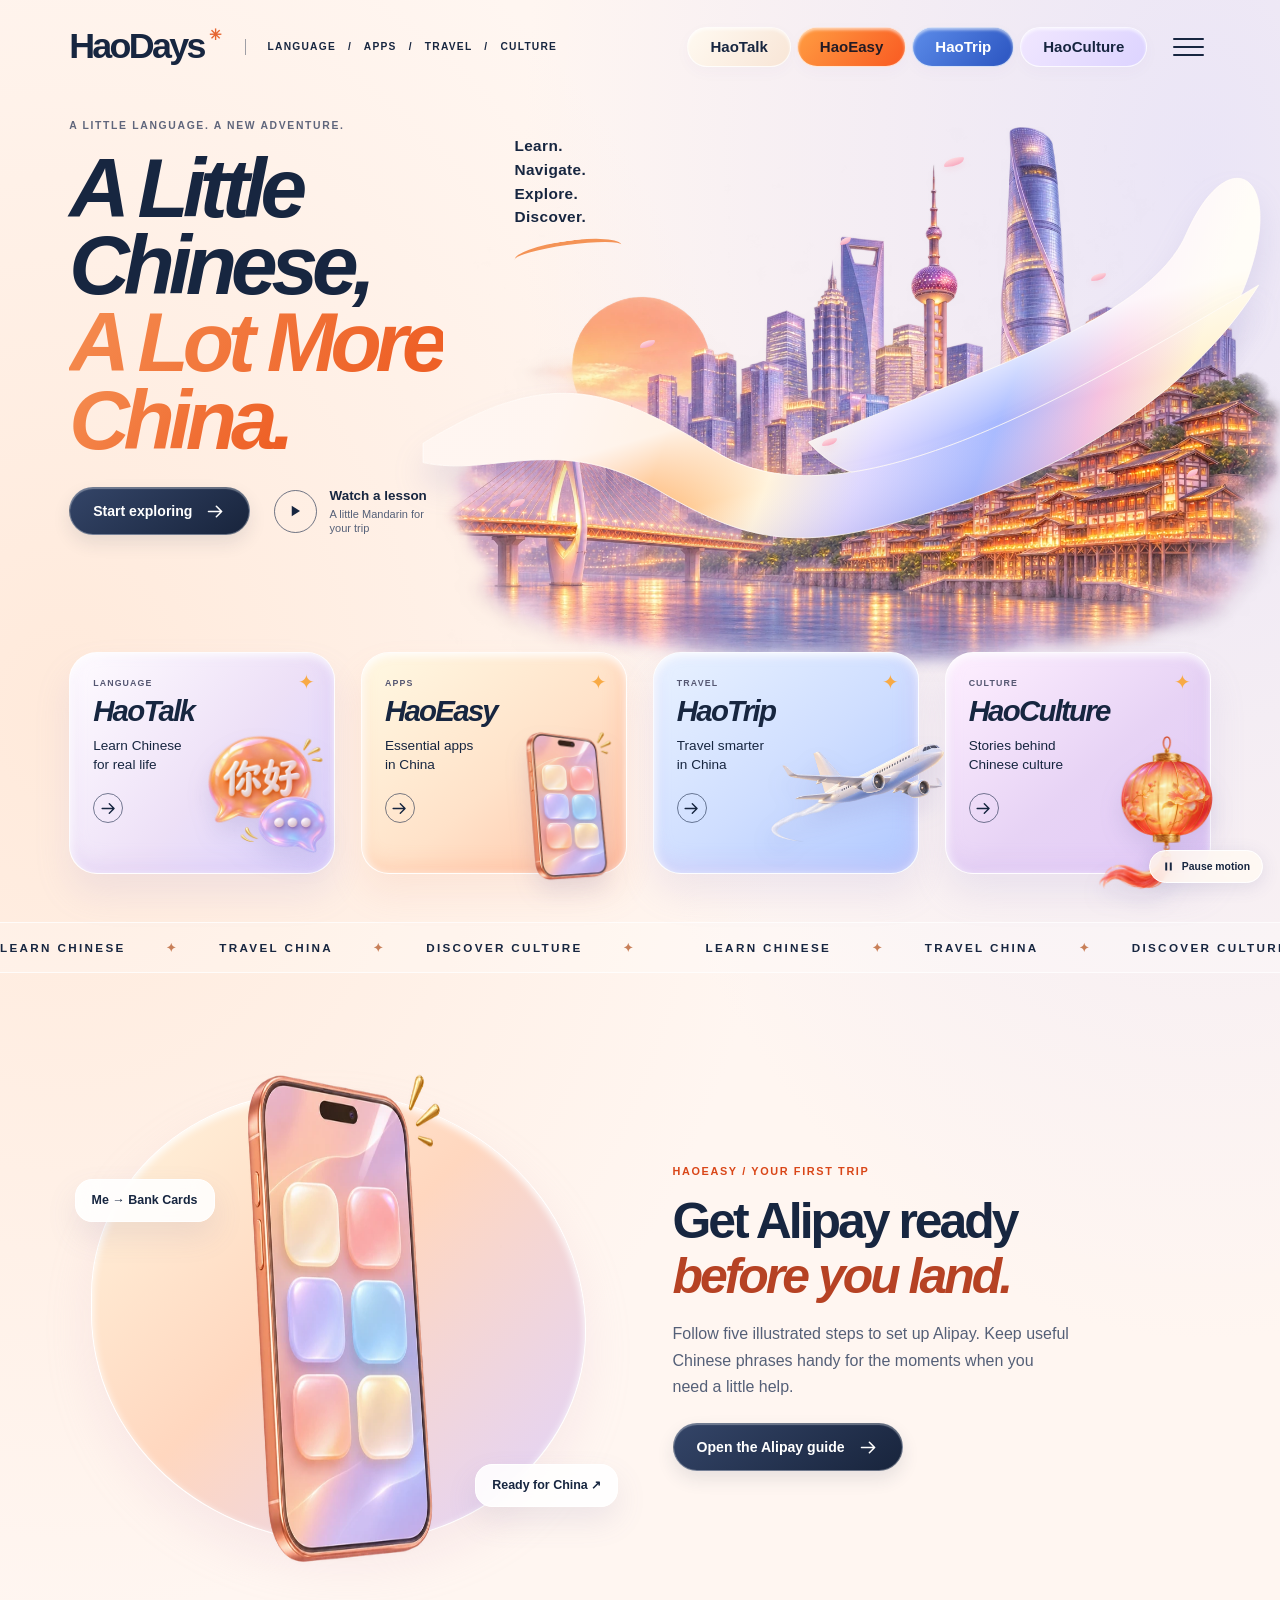
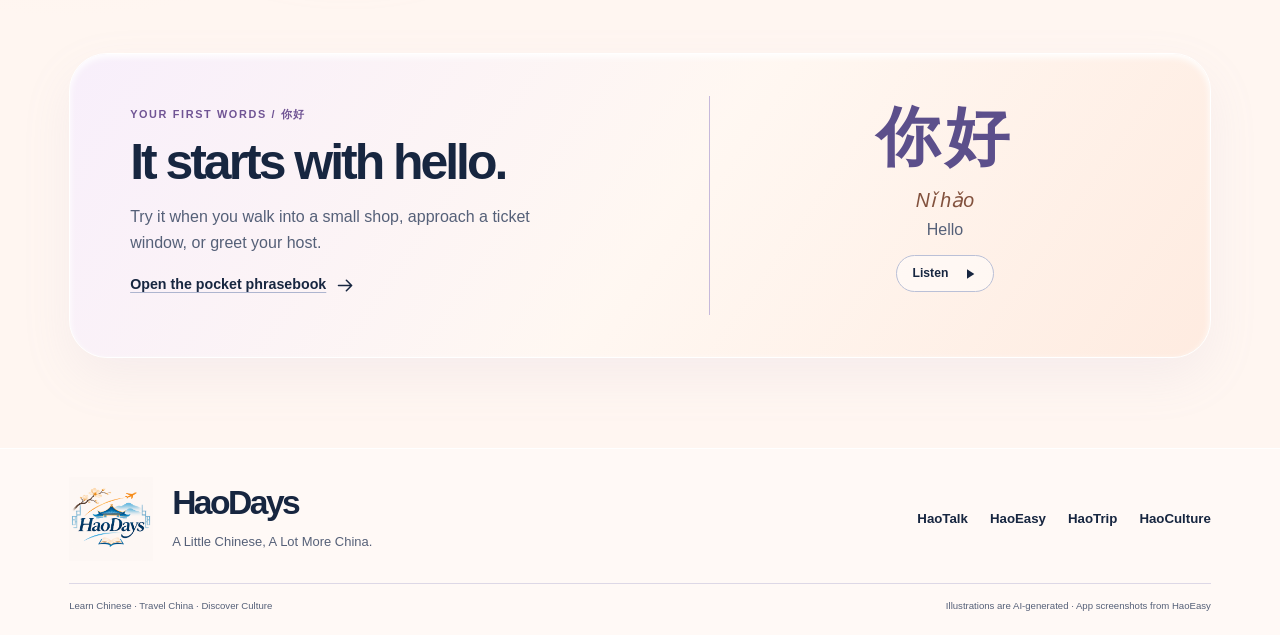
==== commit e03127cf: "Update the city hero and refine module cards" ====
--- a/index.html
+++ b/index.html
@@ -7,7 +7,7 @@
   <meta name="theme-color" content="#fff5f0">
   <title>HaoDays — A Little Chinese, A Lot More China.</title>
   <link rel="icon" type="image/png" href="assets/haodays-logo.png">
-  <link rel="stylesheet" href="styles.css?v=silk-1">
+  <link rel="stylesheet" href="styles.css?v=city-1">
   <script src="script.js?v=silk-1" defer></script>
 </head>
 <body data-page="home">
@@ -63,7 +63,7 @@
         </path>
       </g>
     </svg>
-        <div class="hero-art"><img src="assets/design/hero-diorama.webp" alt="Dreamlike Chinese mountains, a glowing pavilion and waterfall beneath cherry blossoms" width="1536" height="1024" fetchpriority="high"></div>
+        <div class="hero-art"><img src="assets/design/hero-city.webp" alt="A stylized city scene inspired by Shanghai and Chongqing, with a glowing skyline, riverside buildings, a bridge and elevated rail" width="1536" height="1024" fetchpriority="high"></div>
         <svg class="silk silk-front" viewBox="-90 0 1350 700" fill="none" aria-hidden="true" focusable="false">
       <defs>
         <linearGradient id="hero-front-silk" x1="170" y1="280" x2="1010" y2="590" gradientUnits="userSpaceOnUse">
--- a/styles.css
+++ b/styles.css
@@ -88,7 +88,7 @@
 .hero-intent { position: absolute; z-index: 4; top: 40px; left: 39%; font-size: .96rem; font-weight: 550; line-height: 1.55; letter-spacing: .025em; }
 .hero-intent span { display: block; margin-top: 12px; width: 108px; height: 23px; border-top: 4px solid #f49356; border-radius: 50%; transform: rotate(-8deg); }
 .hero-stage { position: absolute; z-index: 1; width: 76%; height: 610px; right: -7%; top: -22px; pointer-events: none; }
-.hero-art { position: absolute; z-index: 2; inset: -6% -2% 0 0; transform: translate3d(calc(var(--pointer-x, 0) * 13px), calc(var(--pointer-y, 0) * 9px), 0); transition: transform 1s ease-out; }
+.hero-art { position: absolute; z-index: 2; inset: 6% -2% 0 0; transform: translate3d(calc(var(--pointer-x, 0) * 13px), calc(var(--pointer-y, 0) * 9px), 0); transition: transform 1s ease-out; }
 .hero-art img { width: 100%; height: 100%; object-fit: contain; animation: landscape-float 9s ease-in-out infinite; }
 .silk { position: absolute; width: 100%; height: 100%; inset: 0; overflow: visible; filter: drop-shadow(0 20px 15px #7c75c027); pointer-events: none; }
 .silk-back { z-index: 3; }
@@ -108,10 +108,10 @@
 .dream-card { min-width: 0; }
 .dream-card > a { position: relative; display: block; min-height: 222px; padding: 24px 24px 22px; text-decoration: none; isolation: isolate; transition: transform .3s; }
 .dream-card > a:hover { transform: translateY(-8px); }
-.card-silk { position: absolute; z-index: -1; inset: 0; border: 1.5px solid #ffffffe6; border-radius: 28% 30% 24% 24% / 32% 34% 30% 36%; box-shadow: inset 1px 3px 10px #ffffffdd, inset -4px -8px 20px #d5bcf15c, 0 20px 35px #a095d226; background: linear-gradient(130deg, #fffcff 0%, #ede0f7 55%, #d9d1ff 100%); animation: silk-breathe 9s ease-in-out infinite; }
-.dream-card-easy .card-silk { background: linear-gradient(140deg, #fff9e3 0%, #ffe2c9 55%, #ffc2a6 100%); box-shadow: inset 1px 3px 10px #fff, inset -4px -8px 20px #ff9c6f3d, 0 20px 35px #e5a17922; animation-delay: -2s; }
-.dream-card-trip .card-silk { background: linear-gradient(140deg, #e9f2ff 0%, #cfdeff 52%, #afc7ff 100%); animation-delay: -5s; }
-.dream-card-culture .card-silk { background: linear-gradient(140deg, #fff0ff 0%, #e7d3f5 55%, #e3cbf8 100%); animation-delay: -7s; }
+.card-silk { position: absolute; z-index: -1; inset: 0; border: 1.5px solid #ffffffe6; border-radius: 28px; box-shadow: inset 1px 3px 10px #ffffffdd, inset -4px -8px 20px #d5bcf15c, 0 20px 35px #a095d226; background: linear-gradient(130deg, #fffcff 0%, #ede0f7 55%, #d9d1ff 100%); }
+.dream-card-easy .card-silk { background: linear-gradient(140deg, #fff9e3 0%, #ffe2c9 55%, #ffc2a6 100%); box-shadow: inset 1px 3px 10px #fff, inset -4px -8px 20px #ff9c6f3d, 0 20px 35px #e5a17922; }
+.dream-card-trip .card-silk { background: linear-gradient(140deg, #e9f2ff 0%, #cfdeff 52%, #afc7ff 100%); }
+.dream-card-culture .card-silk { background: linear-gradient(140deg, #fff0ff 0%, #e7d3f5 55%, #e3cbf8 100%); }
 .card-copy { position: relative; z-index: 3; display: flex; flex-direction: column; align-items: start; }
 .card-overline { margin-bottom: 4px; font-size: .55rem; text-transform: uppercase; font-weight: 700; letter-spacing: .13em; color: #555772; }
 .card-copy h3 { font-size: clamp(1.6rem, 2.3vw, 2.25rem); line-height: 1.08; font-weight: 850; letter-spacing: -.06em; font-style: italic; }
@@ -364,6 +364,7 @@
 }
 @media (max-width: 560px) {
   .dream-grid { gap: 17px; }
+  .card-silk { border-radius: 22px; }
   .dream-card > a { padding: 21px 17px; min-height: 225px; }
   .card-overline { font-size: .49rem; }
   .card-deck { max-width: 14ch; }
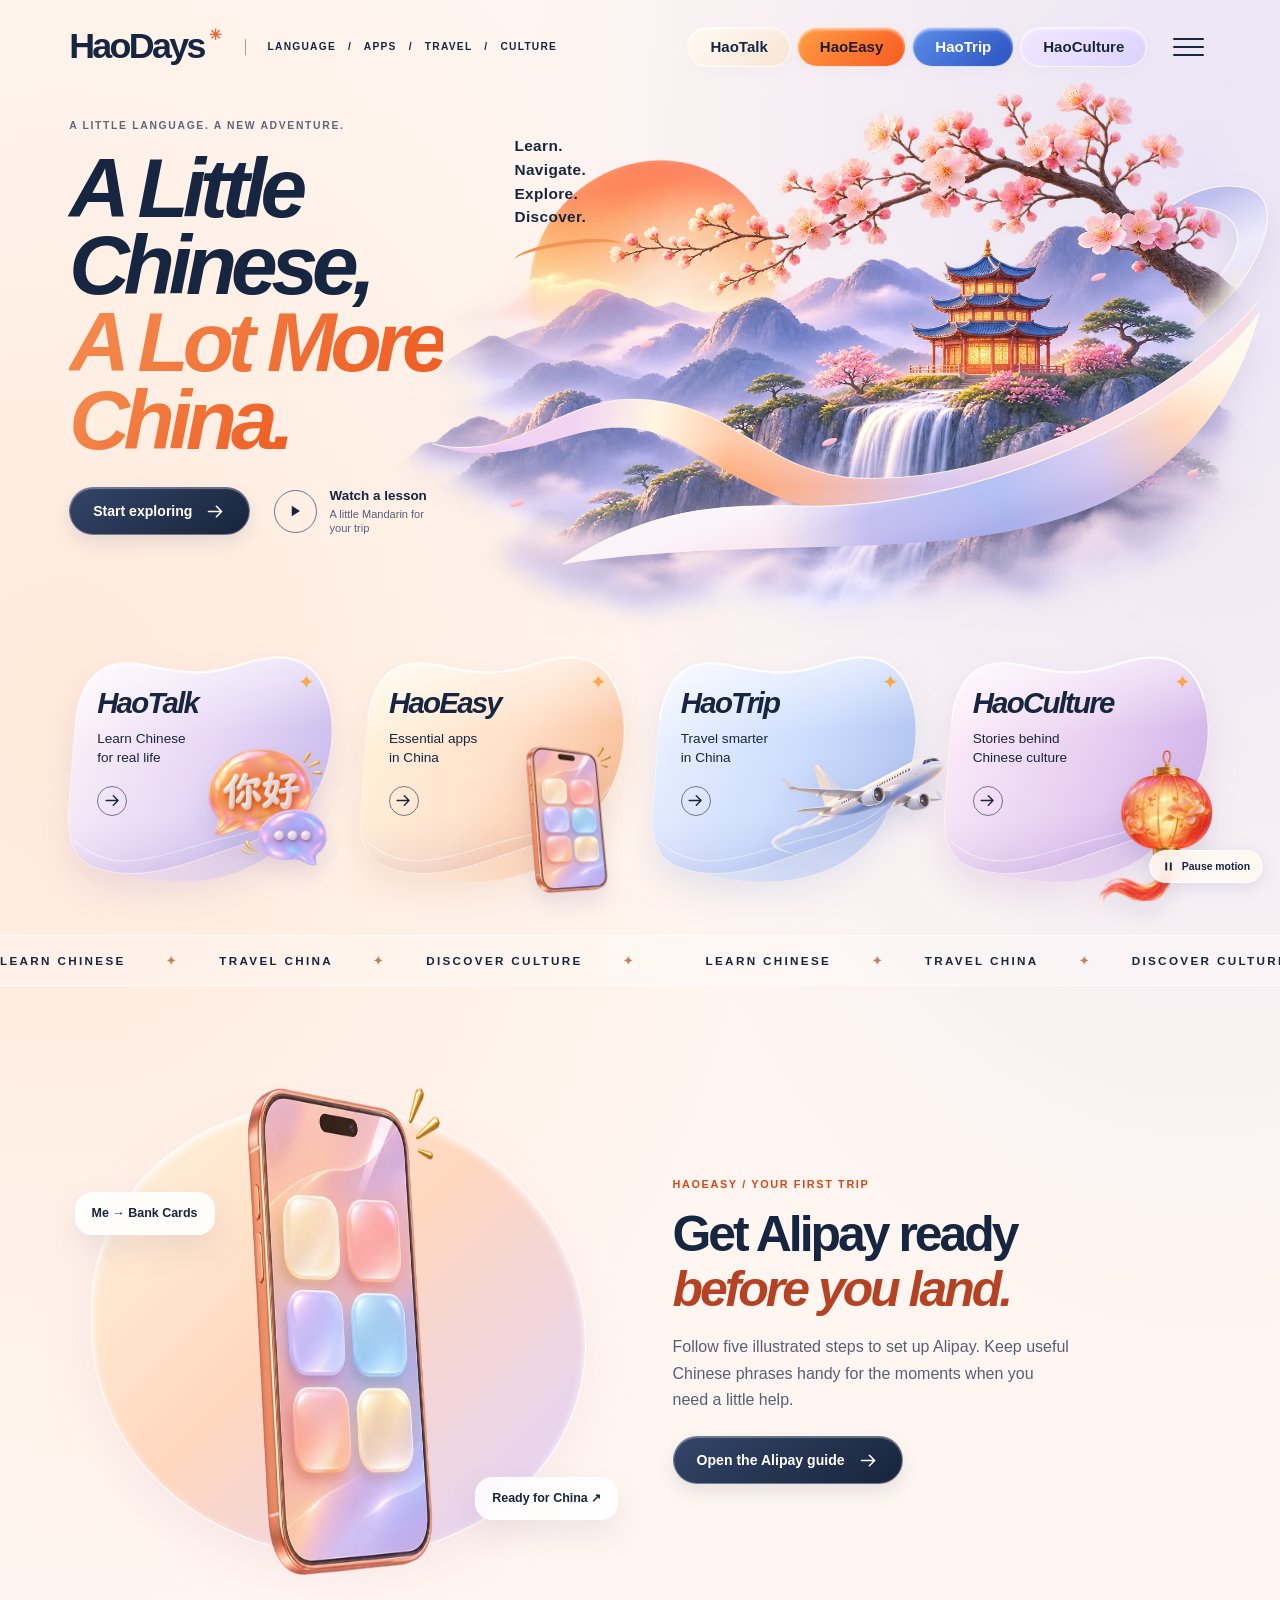
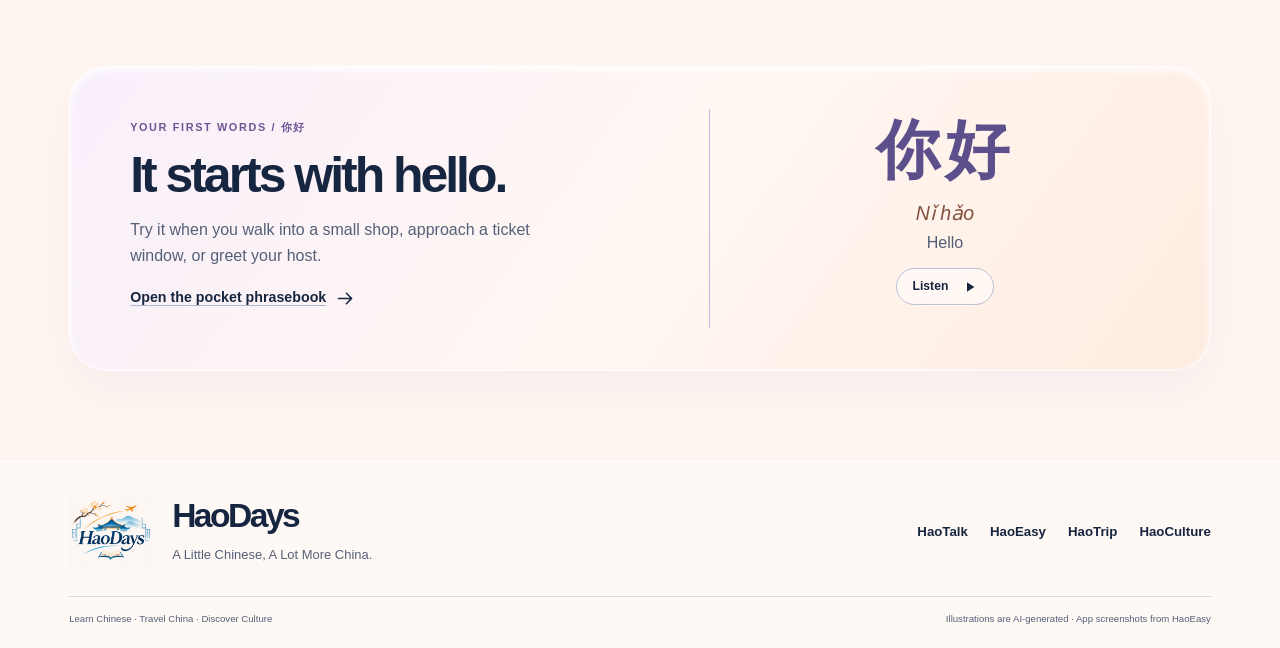
==== commit 0b58b69b: "Unify the landscape, flowing ribbons and satin cards" ====
--- a/index.html
+++ b/index.html
@@ -7,7 +7,7 @@
   <meta name="theme-color" content="#fff5f0">
   <title>HaoDays — A Little Chinese, A Lot More China.</title>
   <link rel="icon" type="image/png" href="assets/haodays-logo.png">
-  <link rel="stylesheet" href="styles.css?v=city-1">
+  <link rel="stylesheet" href="styles.css?v=ribbon-2">
   <script src="script.js?v=silk-1" defer></script>
 </head>
 <body data-page="home">
@@ -44,52 +44,52 @@
       </div>
       <div class="hero-intent" aria-hidden="true">Learn.<br>Navigate.<br>Explore.<br>Discover.<span></span></div>
       <div class="hero-stage">
-        <svg class="silk silk-back" viewBox="-90 0 1350 700" fill="none" aria-hidden="true" focusable="false">
-      <defs>
-        <linearGradient id="hero-back-silk" x1="170" y1="280" x2="1010" y2="590" gradientUnits="userSpaceOnUse">
-          <stop stop-color="#ffc5a6"/><stop offset=".19" stop-color="#ffb066"/><stop offset=".38" stop-color="#fff3dc"/>
-          <stop offset=".53" stop-color="#ded8ff"/><stop offset=".72" stop-color="#a8baff"/><stop offset=".87" stop-color="#f6c2df"/><stop offset="1" stop-color="#fff2cf"/>
-        </linearGradient>
-        <linearGradient id="hero-back-shine" x1="590" y1="350" x2="660" y2="600" gradientUnits="userSpaceOnUse">
-          <stop stop-color="white" stop-opacity=".84"/><stop offset=".48" stop-color="white" stop-opacity="0"/><stop offset="1" stop-color="#6455c8" stop-opacity=".2"/>
-        </linearGradient>
-      </defs>
-      <g>
-        <path d="M 510 450 C 740 350 1040 270 1100 125 C 1170 -30 1260 40 1180 225 C 1095 410 860 485 610 505 C 565 500 530 475 510 450 Z" fill="url(#hero-back-silk)" stroke="#fff9f3" stroke-opacity=".9" stroke-width="1.4">
-          <animate begin="indefinite" attributeName="d" dur="12s" values="M 510 450 C 740 350 1040 270 1100 125 C 1170 -30 1260 40 1180 225 C 1095 410 860 485 610 505 C 565 500 530 475 510 450 Z;M 510 462 C 740 375 1055 235 1090 115 C 1150 -15 1280 65 1190 240 C 1090 425 865 460 610 517 C 570 512 535 480 510 462 Z;M 510 450 C 740 350 1040 270 1100 125 C 1170 -30 1260 40 1180 225 C 1095 410 860 485 610 505 C 565 500 530 475 510 450 Z" keyTimes="0;.5;1" calcMode="spline" keySplines=".45 0 .55 1;.45 0 .55 1" repeatCount="indefinite"/>
-        </path>
-        <path d="M 510 450 C 740 350 1040 270 1100 125 C 1170 -30 1260 40 1180 225 C 1095 410 860 485 610 505 C 565 500 530 475 510 450 Z" fill="url(#hero-back-shine)" stroke="white" stroke-opacity=".35" stroke-width=".8">
-          <animate begin="indefinite" attributeName="d" dur="12s" values="M 510 450 C 740 350 1040 270 1100 125 C 1170 -30 1260 40 1180 225 C 1095 410 860 485 610 505 C 565 500 530 475 510 450 Z;M 510 462 C 740 375 1055 235 1090 115 C 1150 -15 1280 65 1190 240 C 1090 425 865 460 610 517 C 570 512 535 480 510 462 Z;M 510 450 C 740 350 1040 270 1100 125 C 1170 -30 1260 40 1180 225 C 1095 410 860 485 610 505 C 565 500 530 475 510 450 Z" keyTimes="0;.5;1" calcMode="spline" keySplines=".45 0 .55 1;.45 0 .55 1" repeatCount="indefinite"/>
-        </path>
-      </g>
-    </svg>
-        <div class="hero-art"><img src="assets/design/hero-city.webp" alt="A stylized city scene inspired by Shanghai and Chongqing, with a glowing skyline, riverside buildings, a bridge and elevated rail" width="1536" height="1024" fetchpriority="high"></div>
-        <svg class="silk silk-front" viewBox="-90 0 1350 700" fill="none" aria-hidden="true" focusable="false">
-      <defs>
-        <linearGradient id="hero-front-silk" x1="170" y1="280" x2="1010" y2="590" gradientUnits="userSpaceOnUse">
-          <stop stop-color="#ffc5a6"/><stop offset=".19" stop-color="#ffb066"/><stop offset=".38" stop-color="#fff3dc"/>
-          <stop offset=".53" stop-color="#ded8ff"/><stop offset=".72" stop-color="#a8baff"/><stop offset=".87" stop-color="#f6c2df"/><stop offset="1" stop-color="#fff2cf"/>
-        </linearGradient>
-        <linearGradient id="hero-front-shine" x1="590" y1="350" x2="660" y2="600" gradientUnits="userSpaceOnUse">
-          <stop stop-color="white" stop-opacity=".84"/><stop offset=".48" stop-color="white" stop-opacity="0"/><stop offset="1" stop-color="#6455c8" stop-opacity=".2"/>
-        </linearGradient>
-      </defs>
-      <g>
-        <path d="M -90 450 C 100 330 195 365 365 470 C 560 590 910 380 1210 210 C 1125 345 970 458 765 535 C 530 625 440 620 280 525 C 120 430 20 505 -90 480 Z" fill="url(#hero-front-silk)" stroke="#fff9f3" stroke-opacity=".9" stroke-width="1.4">
-          <animate begin="indefinite" attributeName="d" dur="10s" values="M -90 450 C 100 330 195 365 365 470 C 560 590 910 380 1210 210 C 1125 345 970 458 765 535 C 530 625 440 620 280 525 C 120 430 20 505 -90 480 Z;M -90 472 C 110 370 195 330 370 445 C 570 580 920 410 1210 190 C 1125 340 970 492 765 555 C 530 600 440 645 280 550 C 120 458 20 520 -90 502 Z;M -90 450 C 100 330 195 365 365 470 C 560 590 910 380 1210 210 C 1125 345 970 458 765 535 C 530 625 440 620 280 525 C 120 430 20 505 -90 480 Z" keyTimes="0;.5;1" calcMode="spline" keySplines=".45 0 .55 1;.45 0 .55 1" repeatCount="indefinite"/>
-        </path>
-        <path d="M -90 450 C 100 330 195 365 365 470 C 560 590 910 380 1210 210 C 1125 345 970 458 765 535 C 530 625 440 620 280 525 C 120 430 20 505 -90 480 Z" fill="url(#hero-front-shine)" stroke="white" stroke-opacity=".35" stroke-width=".8">
-          <animate begin="indefinite" attributeName="d" dur="10s" values="M -90 450 C 100 330 195 365 365 470 C 560 590 910 380 1210 210 C 1125 345 970 458 765 535 C 530 625 440 620 280 525 C 120 430 20 505 -90 480 Z;M -90 472 C 110 370 195 330 370 445 C 570 580 920 410 1210 190 C 1125 340 970 492 765 555 C 530 600 440 645 280 550 C 120 458 20 520 -90 502 Z;M -90 450 C 100 330 195 365 365 470 C 560 590 910 380 1210 210 C 1125 345 970 458 765 535 C 530 625 440 620 280 525 C 120 430 20 505 -90 480 Z" keyTimes="0;.5;1" calcMode="spline" keySplines=".45 0 .55 1;.45 0 .55 1" repeatCount="indefinite"/>
-        </path>
-      </g>
-    </svg>
+        <svg class="silk silk-back" viewBox="-140 0 1400 700" fill="none" aria-hidden="true" focusable="false">
+          <defs>
+            <linearGradient id="hero-loop-color" x1="1000" y1="100" x2="1120" y2="460" gradientUnits="userSpaceOnUse">
+              <stop stop-color="#b8b8ed"/><stop offset=".32" stop-color="#ded5f3"/><stop offset=".5" stop-color="#fff0cf"/><stop offset=".7" stop-color="#fca779"/><stop offset="1" stop-color="#dca9e9"/>
+            </linearGradient>
+            <linearGradient id="hero-loop-light" x1="1090" y1="80" x2="1170" y2="240" gradientUnits="userSpaceOnUse">
+              <stop stop-color="#fff" stop-opacity=".1"/><stop offset=".52" stop-color="#fff" stop-opacity=".6"/><stop offset="1" stop-color="#fff" stop-opacity="0"/>
+            </linearGradient>
+          </defs>
+          <g>
+            <path d="M 470 546 C 702 459 1086 351 1190 181 C 1237 104 1230 54 1185 44 C 1139 34 1094 52 1058 81 C 1136 61 1199 96 1165 157 C 1072 325 747 426 470 546 Z" fill="url(#hero-loop-color)" stroke="#fff7ee" stroke-width="1.7"><animate begin="indefinite" attributeName="d" dur="12s" values="M 470 546 C 702 459 1086 351 1190 181 C 1237 104 1230 54 1185 44 C 1139 34 1094 52 1058 81 C 1136 61 1199 96 1165 157 C 1072 325 747 426 470 546 Z;M 470 552 C 702 467 1086 362 1194 187 C 1241 111 1231 58 1184 48 C 1138 38 1091 58 1057 87 C 1135 67 1196 101 1168 163 C 1075 335 747 434 470 552 Z;M 470 546 C 702 459 1086 351 1190 181 C 1237 104 1230 54 1185 44 C 1139 34 1094 52 1058 81 C 1136 61 1199 96 1165 157 C 1072 325 747 426 470 546 Z" keyTimes="0;.5;1" calcMode="spline" keySplines=".45 0 .55 1;.45 0 .55 1" repeatCount="indefinite"/></path>
+            <path d="M 470 546 C 702 459 1086 351 1190 181 C 1237 104 1230 54 1185 44 C 1139 34 1094 52 1058 81 C 1136 61 1199 96 1165 157 C 1072 325 747 426 470 546 Z" fill="url(#hero-loop-light)"><animate begin="indefinite" attributeName="d" dur="12s" values="M 470 546 C 702 459 1086 351 1190 181 C 1237 104 1230 54 1185 44 C 1139 34 1094 52 1058 81 C 1136 61 1199 96 1165 157 C 1072 325 747 426 470 546 Z;M 470 552 C 702 467 1086 362 1194 187 C 1241 111 1231 58 1184 48 C 1138 38 1091 58 1057 87 C 1135 67 1196 101 1168 163 C 1075 335 747 434 470 552 Z;M 470 546 C 702 459 1086 351 1190 181 C 1237 104 1230 54 1185 44 C 1139 34 1094 52 1058 81 C 1136 61 1199 96 1165 157 C 1072 325 747 426 470 546 Z" keyTimes="0;.5;1" calcMode="spline" keySplines=".45 0 .55 1;.45 0 .55 1" repeatCount="indefinite"/></path>
+          </g>
+        </svg>
+        <div class="hero-art"><img src="assets/design/hero-diorama.webp" alt="Dreamlike Chinese mountains, a glowing pavilion and waterfall beneath cherry blossoms, surrounded by flowing silk ribbons" width="1536" height="1024" fetchpriority="high"></div>
+        <svg class="silk silk-front" viewBox="-140 0 1400 700" fill="none" aria-hidden="true" focusable="false">
+          <defs>
+            <linearGradient id="hero-cross-color" x1="110" y1="400" x2="940" y2="565" gradientUnits="userSpaceOnUse">
+              <stop stop-color="#e8b4e9"/><stop offset=".15" stop-color="#fff0cf"/><stop offset=".3" stop-color="#ffa46d"/><stop offset=".48" stop-color="#f6b7a3"/><stop offset=".7" stop-color="#d7c6f0"/><stop offset="1" stop-color="#f5c4d3"/>
+            </linearGradient>
+            <linearGradient id="hero-cross-light" x1="530" y1="450" x2="530" y2="590" gradientUnits="userSpaceOnUse">
+              <stop stop-color="#fff" stop-opacity=".42"/><stop offset=".55" stop-color="#fff" stop-opacity="0"/><stop offset="1" stop-color="#a467be" stop-opacity=".2"/>
+            </linearGradient>
+            <linearGradient id="hero-flow-color" x1="420" y1="610" x2="1170" y2="360" gradientUnits="userSpaceOnUse">
+              <stop stop-color="#f6e5ee"/><stop offset=".2" stop-color="#c2bcf0"/><stop offset=".47" stop-color="#b0bdf4"/><stop offset=".68" stop-color="#d8caf1"/><stop offset=".86" stop-color="#ffd2b8"/><stop offset="1" stop-color="#fff0d3"/>
+            </linearGradient>
+            <linearGradient id="hero-flow-light" x1="580" y1="510" x2="620" y2="640" gradientUnits="userSpaceOnUse">
+              <stop stop-color="#fff" stop-opacity=".58"/><stop offset=".46" stop-color="#fff" stop-opacity=".06"/><stop offset="1" stop-color="#8475c4" stop-opacity=".18"/>
+            </linearGradient>
+          </defs>
+          <g>
+            <path d="M -125 457 C 30 494 81 358 251 390 C 375 413 428 510 570 513 C 799 519 1075 381 1207 229 C 1145 383 913 545 700 572 C 492 598 398 529 280 460 C 128 371 37 518 -125 457 Z" fill="url(#hero-cross-color)"><animate begin="indefinite" attributeName="d" dur="12s" values="M -125 457 C 30 494 81 358 251 390 C 375 413 428 510 570 513 C 799 519 1075 381 1207 229 C 1145 383 913 545 700 572 C 492 598 398 529 280 460 C 128 371 37 518 -125 457 Z;M -125 463 C 30 501 81 366 251 398 C 375 421 428 516 570 519 C 799 525 1075 387 1207 235 C 1145 389 913 551 700 578 C 492 604 398 537 280 468 C 128 379 37 525 -125 463 Z;M -125 457 C 30 494 81 358 251 390 C 375 413 428 510 570 513 C 799 519 1075 381 1207 229 C 1145 383 913 545 700 572 C 492 598 398 529 280 460 C 128 371 37 518 -125 457 Z" keyTimes="0;.5;1" calcMode="spline" keySplines=".45 0 .55 1;.45 0 .55 1" repeatCount="indefinite"/></path>
+            <path d="M -125 457 C 30 494 81 358 251 390 C 375 413 428 510 570 513 C 799 519 1075 381 1207 229 C 1145 383 913 545 700 572 C 492 598 398 529 280 460 C 128 371 37 518 -125 457 Z" fill="url(#hero-cross-light)"><animate begin="indefinite" attributeName="d" dur="12s" values="M -125 457 C 30 494 81 358 251 390 C 375 413 428 510 570 513 C 799 519 1075 381 1207 229 C 1145 383 913 545 700 572 C 492 598 398 529 280 460 C 128 371 37 518 -125 457 Z;M -125 463 C 30 501 81 366 251 398 C 375 421 428 516 570 519 C 799 525 1075 387 1207 235 C 1145 389 913 551 700 578 C 492 604 398 537 280 468 C 128 379 37 525 -125 463 Z;M -125 457 C 30 494 81 358 251 390 C 375 413 428 510 570 513 C 799 519 1075 381 1207 229 C 1145 383 913 545 700 572 C 492 598 398 529 280 460 C 128 371 37 518 -125 457 Z" keyTimes="0;.5;1" calcMode="spline" keySplines=".45 0 .55 1;.45 0 .55 1" repeatCount="indefinite"/></path>
+            <path d="M -125 457 C 30 494 81 358 251 390 C 375 413 428 510 570 513 C 799 519 1075 381 1207 229" stroke="#fff8ee" stroke-width="1.7" stroke-opacity=".85"><animate begin="indefinite" attributeName="d" dur="12s" values="M -125 457 C 30 494 81 358 251 390 C 375 413 428 510 570 513 C 799 519 1075 381 1207 229;M -125 463 C 30 501 81 366 251 398 C 375 421 428 516 570 519 C 799 525 1075 387 1207 235;M -125 457 C 30 494 81 358 251 390 C 375 413 428 510 570 513 C 799 519 1075 381 1207 229" keyTimes="0;.5;1" calcMode="spline" keySplines=".45 0 .55 1;.45 0 .55 1" repeatCount="indefinite"/></path>
+            <path d="M 86 651 C 228 560 333 555 478 558 C 718 563 1067 437 1210 246 C 1174 380 1088 507 917 568 C 688 651 411 603 86 651 Z" fill="url(#hero-flow-color)"><animate begin="indefinite" attributeName="d" dur="12s" values="M 86 651 C 228 560 333 555 478 558 C 718 563 1067 437 1210 246 C 1174 380 1088 507 917 568 C 688 651 411 603 86 651 Z;M 86 658 C 228 567 333 560 478 563 C 718 568 1067 443 1210 252 C 1174 386 1088 513 917 574 C 688 657 411 610 86 658 Z;M 86 651 C 228 560 333 555 478 558 C 718 563 1067 437 1210 246 C 1174 380 1088 507 917 568 C 688 651 411 603 86 651 Z" keyTimes="0;.5;1" calcMode="spline" keySplines=".45 0 .55 1;.45 0 .55 1" repeatCount="indefinite"/></path>
+            <path d="M 86 651 C 228 560 333 555 478 558 C 718 563 1067 437 1210 246 C 1174 380 1088 507 917 568 C 688 651 411 603 86 651 Z" fill="url(#hero-flow-light)"><animate begin="indefinite" attributeName="d" dur="12s" values="M 86 651 C 228 560 333 555 478 558 C 718 563 1067 437 1210 246 C 1174 380 1088 507 917 568 C 688 651 411 603 86 651 Z;M 86 658 C 228 567 333 560 478 563 C 718 568 1067 443 1210 252 C 1174 386 1088 513 917 574 C 688 657 411 610 86 658 Z;M 86 651 C 228 560 333 555 478 558 C 718 563 1067 437 1210 246 C 1174 380 1088 507 917 568 C 688 651 411 603 86 651 Z" keyTimes="0;.5;1" calcMode="spline" keySplines=".45 0 .55 1;.45 0 .55 1" repeatCount="indefinite"/></path>
+            <path d="M 86 651 C 228 560 333 555 478 558 C 718 563 1067 437 1210 246" stroke="#fffaf0" stroke-width="2" stroke-opacity=".92"><animate begin="indefinite" attributeName="d" dur="12s" values="M 86 651 C 228 560 333 555 478 558 C 718 563 1067 437 1210 246;M 86 658 C 228 567 333 560 478 563 C 718 568 1067 443 1210 252;M 86 651 C 228 560 333 555 478 558 C 718 563 1067 437 1210 246" keyTimes="0;.5;1" calcMode="spline" keySplines=".45 0 .55 1;.45 0 .55 1" repeatCount="indefinite"/></path>
+          </g>
+        </svg>
         <span class="petal petal-1" aria-hidden="true"></span>
-<span class="petal petal-2" aria-hidden="true"></span>
-<span class="petal petal-3" aria-hidden="true"></span>
-<span class="petal petal-4" aria-hidden="true"></span>
-<span class="petal petal-5" aria-hidden="true"></span>
-<span class="petal petal-6" aria-hidden="true"></span>
-<span class="petal petal-7" aria-hidden="true"></span>
+        <span class="petal petal-2" aria-hidden="true"></span>
+        <span class="petal petal-3" aria-hidden="true"></span>
+        <span class="petal petal-4" aria-hidden="true"></span>
+        <span class="petal petal-5" aria-hidden="true"></span>
+        <span class="petal petal-6" aria-hidden="true"></span>
+        <span class="petal petal-7" aria-hidden="true"></span>
       </div>
     </section>
 
@@ -97,7 +97,27 @@
       <h2 class="sr-only" id="contents-title">Explore HaoDays</h2>
       <div class="dream-grid"><article class="dream-card dream-card-talk reveal">
         <a href="haotalk.html">
-          <span class="card-silk" aria-hidden="true"></span>
+          <svg class="card-silk" viewBox="-8 -6 416 278" preserveAspectRatio="none" fill="none" aria-hidden="true" focusable="false">
+            <defs>
+              <path id="card-talk-sheet" d="M 10 76 C 18 28 53 6 112 15 C 173 25 207 28 262 14 C 326 -2 373 6 390 55 C 409 110 377 163 344 185 C 310 208 260 215 205 230 C 137 248 85 254 38 241 C 3 231 -5 206 0 166 C 4 133 5 106 10 76 Z"/>
+              <linearGradient id="card-talk-color" x1="25" y1="20" x2="310" y2="265" gradientUnits="userSpaceOnUse">
+                <stop class="sheet-light"/><stop offset=".55" class="sheet-color"/><stop offset="1" class="sheet-depth"/>
+              </linearGradient>
+              <linearGradient id="card-talk-sheen" x1="180" y1="10" x2="195" y2="250" gradientUnits="userSpaceOnUse">
+                <stop stop-color="#fff" stop-opacity=".52"/><stop offset=".35" stop-color="#fff" stop-opacity="0"/><stop offset=".7" stop-color="#fff" stop-opacity=".07"/><stop offset="1" stop-color="#7460a7" stop-opacity=".12"/>
+              </linearGradient>
+              <linearGradient id="card-talk-fold" x1="120" y1="220" x2="330" y2="180" gradientUnits="userSpaceOnUse">
+                <stop class="sheet-color"/><stop offset="1" class="sheet-depth"/>
+              </linearGradient>
+            </defs>
+            <g>
+              <path d="M 37 217 C 131 252 241 195 354 176 C 329 230 247 257 169 257 C 107 256 60 248 43 232 Z" fill="url(#card-talk-fold)" opacity=".6"/>
+              <use href="#card-talk-sheet" fill="url(#card-talk-color)"/>
+              <use href="#card-talk-sheet" fill="url(#card-talk-sheen)" stroke="#fff8f2" stroke-width="1.1" stroke-opacity=".72"/>
+              <path d="M 10 76 C 18 28 53 6 112 15 C 173 25 207 28 262 14 C 326 -2 373 6 390 55" stroke="#fff" stroke-width="2.5" stroke-opacity=".82"/>
+              <path d="M 7 211 C 64 250 124 231 205 214 C 269 201 331 198 374 151" stroke="#fff" stroke-width="1.4" stroke-opacity=".4"/>
+            </g>
+          </svg>
           <span class="card-copy"><span class="card-overline">Language</span><h3>HaoTalk</h3><span class="card-deck">Learn Chinese<br>for real life</span><span class="card-arrow"><svg class="arrow" viewBox="0 0 24 24" fill="none" stroke="currentColor" stroke-width="1.8" stroke-linecap="round" stroke-linejoin="round" aria-hidden="true"><path d="M4 12h15m-6-6 6 6-6 6"/></svg></span></span>
           <img class="card-icon" src="assets/design/talk.webp" alt="" width="512" height="512" loading="eager">
           <span class="card-sparkles" aria-hidden="true">✦</span>
@@ -105,7 +125,27 @@
       </article>
 <article class="dream-card dream-card-easy reveal">
         <a href="haoeasy.html">
-          <span class="card-silk" aria-hidden="true"></span>
+          <svg class="card-silk" viewBox="-8 -6 416 278" preserveAspectRatio="none" fill="none" aria-hidden="true" focusable="false">
+            <defs>
+              <path id="card-easy-sheet" d="M 10 76 C 18 28 53 6 112 15 C 173 25 207 28 262 14 C 326 -2 373 6 390 55 C 409 110 377 163 344 185 C 310 208 260 215 205 230 C 137 248 85 254 38 241 C 3 231 -5 206 0 166 C 4 133 5 106 10 76 Z"/>
+              <linearGradient id="card-easy-color" x1="25" y1="20" x2="310" y2="265" gradientUnits="userSpaceOnUse">
+                <stop class="sheet-light"/><stop offset=".55" class="sheet-color"/><stop offset="1" class="sheet-depth"/>
+              </linearGradient>
+              <linearGradient id="card-easy-sheen" x1="180" y1="10" x2="195" y2="250" gradientUnits="userSpaceOnUse">
+                <stop stop-color="#fff" stop-opacity=".52"/><stop offset=".35" stop-color="#fff" stop-opacity="0"/><stop offset=".7" stop-color="#fff" stop-opacity=".07"/><stop offset="1" stop-color="#7460a7" stop-opacity=".12"/>
+              </linearGradient>
+              <linearGradient id="card-easy-fold" x1="120" y1="220" x2="330" y2="180" gradientUnits="userSpaceOnUse">
+                <stop class="sheet-color"/><stop offset="1" class="sheet-depth"/>
+              </linearGradient>
+            </defs>
+            <g>
+              <path d="M 37 217 C 131 252 241 195 354 176 C 329 230 247 257 169 257 C 107 256 60 248 43 232 Z" fill="url(#card-easy-fold)" opacity=".6"/>
+              <use href="#card-easy-sheet" fill="url(#card-easy-color)"/>
+              <use href="#card-easy-sheet" fill="url(#card-easy-sheen)" stroke="#fff8f2" stroke-width="1.1" stroke-opacity=".72"/>
+              <path d="M 10 76 C 18 28 53 6 112 15 C 173 25 207 28 262 14 C 326 -2 373 6 390 55" stroke="#fff" stroke-width="2.5" stroke-opacity=".82"/>
+              <path d="M 7 211 C 64 250 124 231 205 214 C 269 201 331 198 374 151" stroke="#fff" stroke-width="1.4" stroke-opacity=".4"/>
+            </g>
+          </svg>
           <span class="card-copy"><span class="card-overline">Apps</span><h3>HaoEasy</h3><span class="card-deck">Essential apps<br>in China</span><span class="card-arrow"><svg class="arrow" viewBox="0 0 24 24" fill="none" stroke="currentColor" stroke-width="1.8" stroke-linecap="round" stroke-linejoin="round" aria-hidden="true"><path d="M4 12h15m-6-6 6 6-6 6"/></svg></span></span>
           <img class="card-icon" src="assets/design/easy.webp" alt="" width="512" height="512" loading="eager">
           <span class="card-sparkles" aria-hidden="true">✦</span>
@@ -113,7 +153,27 @@
       </article>
 <article class="dream-card dream-card-trip reveal">
         <a href="haotrip.html">
-          <span class="card-silk" aria-hidden="true"></span>
+          <svg class="card-silk" viewBox="-8 -6 416 278" preserveAspectRatio="none" fill="none" aria-hidden="true" focusable="false">
+            <defs>
+              <path id="card-trip-sheet" d="M 10 76 C 18 28 53 6 112 15 C 173 25 207 28 262 14 C 326 -2 373 6 390 55 C 409 110 377 163 344 185 C 310 208 260 215 205 230 C 137 248 85 254 38 241 C 3 231 -5 206 0 166 C 4 133 5 106 10 76 Z"/>
+              <linearGradient id="card-trip-color" x1="25" y1="20" x2="310" y2="265" gradientUnits="userSpaceOnUse">
+                <stop class="sheet-light"/><stop offset=".55" class="sheet-color"/><stop offset="1" class="sheet-depth"/>
+              </linearGradient>
+              <linearGradient id="card-trip-sheen" x1="180" y1="10" x2="195" y2="250" gradientUnits="userSpaceOnUse">
+                <stop stop-color="#fff" stop-opacity=".52"/><stop offset=".35" stop-color="#fff" stop-opacity="0"/><stop offset=".7" stop-color="#fff" stop-opacity=".07"/><stop offset="1" stop-color="#7460a7" stop-opacity=".12"/>
+              </linearGradient>
+              <linearGradient id="card-trip-fold" x1="120" y1="220" x2="330" y2="180" gradientUnits="userSpaceOnUse">
+                <stop class="sheet-color"/><stop offset="1" class="sheet-depth"/>
+              </linearGradient>
+            </defs>
+            <g>
+              <path d="M 37 217 C 131 252 241 195 354 176 C 329 230 247 257 169 257 C 107 256 60 248 43 232 Z" fill="url(#card-trip-fold)" opacity=".6"/>
+              <use href="#card-trip-sheet" fill="url(#card-trip-color)"/>
+              <use href="#card-trip-sheet" fill="url(#card-trip-sheen)" stroke="#fff8f2" stroke-width="1.1" stroke-opacity=".72"/>
+              <path d="M 10 76 C 18 28 53 6 112 15 C 173 25 207 28 262 14 C 326 -2 373 6 390 55" stroke="#fff" stroke-width="2.5" stroke-opacity=".82"/>
+              <path d="M 7 211 C 64 250 124 231 205 214 C 269 201 331 198 374 151" stroke="#fff" stroke-width="1.4" stroke-opacity=".4"/>
+            </g>
+          </svg>
           <span class="card-copy"><span class="card-overline">Travel</span><h3>HaoTrip</h3><span class="card-deck">Travel smarter<br>in China</span><span class="card-arrow"><svg class="arrow" viewBox="0 0 24 24" fill="none" stroke="currentColor" stroke-width="1.8" stroke-linecap="round" stroke-linejoin="round" aria-hidden="true"><path d="M4 12h15m-6-6 6 6-6 6"/></svg></span></span>
           <img class="card-icon" src="assets/design/trip.webp" alt="" width="512" height="512" loading="eager">
           <span class="card-sparkles" aria-hidden="true">✦</span>
@@ -121,7 +181,27 @@
       </article>
 <article class="dream-card dream-card-culture reveal">
         <a href="haoculture.html">
-          <span class="card-silk" aria-hidden="true"></span>
+          <svg class="card-silk" viewBox="-8 -6 416 278" preserveAspectRatio="none" fill="none" aria-hidden="true" focusable="false">
+            <defs>
+              <path id="card-culture-sheet" d="M 10 76 C 18 28 53 6 112 15 C 173 25 207 28 262 14 C 326 -2 373 6 390 55 C 409 110 377 163 344 185 C 310 208 260 215 205 230 C 137 248 85 254 38 241 C 3 231 -5 206 0 166 C 4 133 5 106 10 76 Z"/>
+              <linearGradient id="card-culture-color" x1="25" y1="20" x2="310" y2="265" gradientUnits="userSpaceOnUse">
+                <stop class="sheet-light"/><stop offset=".55" class="sheet-color"/><stop offset="1" class="sheet-depth"/>
+              </linearGradient>
+              <linearGradient id="card-culture-sheen" x1="180" y1="10" x2="195" y2="250" gradientUnits="userSpaceOnUse">
+                <stop stop-color="#fff" stop-opacity=".52"/><stop offset=".35" stop-color="#fff" stop-opacity="0"/><stop offset=".7" stop-color="#fff" stop-opacity=".07"/><stop offset="1" stop-color="#7460a7" stop-opacity=".12"/>
+              </linearGradient>
+              <linearGradient id="card-culture-fold" x1="120" y1="220" x2="330" y2="180" gradientUnits="userSpaceOnUse">
+                <stop class="sheet-color"/><stop offset="1" class="sheet-depth"/>
+              </linearGradient>
+            </defs>
+            <g>
+              <path d="M 37 217 C 131 252 241 195 354 176 C 329 230 247 257 169 257 C 107 256 60 248 43 232 Z" fill="url(#card-culture-fold)" opacity=".6"/>
+              <use href="#card-culture-sheet" fill="url(#card-culture-color)"/>
+              <use href="#card-culture-sheet" fill="url(#card-culture-sheen)" stroke="#fff8f2" stroke-width="1.1" stroke-opacity=".72"/>
+              <path d="M 10 76 C 18 28 53 6 112 15 C 173 25 207 28 262 14 C 326 -2 373 6 390 55" stroke="#fff" stroke-width="2.5" stroke-opacity=".82"/>
+              <path d="M 7 211 C 64 250 124 231 205 214 C 269 201 331 198 374 151" stroke="#fff" stroke-width="1.4" stroke-opacity=".4"/>
+            </g>
+          </svg>
           <span class="card-copy"><span class="card-overline">Culture</span><h3>HaoCulture</h3><span class="card-deck">Stories behind<br>Chinese culture</span><span class="card-arrow"><svg class="arrow" viewBox="0 0 24 24" fill="none" stroke="currentColor" stroke-width="1.8" stroke-linecap="round" stroke-linejoin="round" aria-hidden="true"><path d="M4 12h15m-6-6 6 6-6 6"/></svg></span></span>
           <img class="card-icon" src="assets/design/culture.webp" alt="" width="512" height="512" loading="eager">
           <span class="card-sparkles" aria-hidden="true">✦</span>
--- a/styles.css
+++ b/styles.css
@@ -88,10 +88,10 @@
 .hero-intent { position: absolute; z-index: 4; top: 40px; left: 39%; font-size: .96rem; font-weight: 550; line-height: 1.55; letter-spacing: .025em; }
 .hero-intent span { display: block; margin-top: 12px; width: 108px; height: 23px; border-top: 4px solid #f49356; border-radius: 50%; transform: rotate(-8deg); }
 .hero-stage { position: absolute; z-index: 1; width: 76%; height: 610px; right: -7%; top: -22px; pointer-events: none; }
-.hero-art { position: absolute; z-index: 2; inset: 6% -2% 0 0; transform: translate3d(calc(var(--pointer-x, 0) * 13px), calc(var(--pointer-y, 0) * 9px), 0); transition: transform 1s ease-out; }
+.hero-art { position: absolute; z-index: 2; inset: -1% 3% 7% -4%; transform: translate3d(calc(var(--pointer-x, 0) * 13px), calc(var(--pointer-y, 0) * 9px), 0); transition: transform 1s ease-out; }
 .hero-art img { width: 100%; height: 100%; object-fit: contain; animation: landscape-float 9s ease-in-out infinite; }
-.silk { position: absolute; width: 100%; height: 100%; inset: 0; overflow: visible; filter: drop-shadow(0 20px 15px #7c75c027); pointer-events: none; }
-.silk-back { z-index: 3; }
+.silk { position: absolute; width: 100%; height: 100%; inset: 0; overflow: visible; filter: drop-shadow(0 17px 15px #8e7ab526); pointer-events: none; }
+.silk-back { z-index: 1; }
 .silk-front { z-index: 4; }
 .silk-front > g { animation: silk-sway 11s ease-in-out infinite; transform-origin: 70% 75%; }
 .silk-back > g { animation: silk-sway 14s ease-in-out infinite reverse; transform-origin: 80% 40%; }
@@ -105,15 +105,22 @@
 .petal-7 { left: 48%; top: 27%; animation-delay: -12s; width: 11px; }
 .dream-contents { position: relative; z-index: 5; padding-top: 18px; margin-bottom: 48px; }
 .dream-grid { display: grid; grid-template-columns: repeat(4, minmax(0, 1fr)); gap: clamp(15px, 2vw, 30px); }
-.dream-card { min-width: 0; }
-.dream-card > a { position: relative; display: block; min-height: 222px; padding: 24px 24px 22px; text-decoration: none; isolation: isolate; transition: transform .3s; }
-.dream-card > a:hover { transform: translateY(-8px); }
-.card-silk { position: absolute; z-index: -1; inset: 0; border: 1.5px solid #ffffffe6; border-radius: 28px; box-shadow: inset 1px 3px 10px #ffffffdd, inset -4px -8px 20px #d5bcf15c, 0 20px 35px #a095d226; background: linear-gradient(130deg, #fffcff 0%, #ede0f7 55%, #d9d1ff 100%); }
-.dream-card-easy .card-silk { background: linear-gradient(140deg, #fff9e3 0%, #ffe2c9 55%, #ffc2a6 100%); box-shadow: inset 1px 3px 10px #fff, inset -4px -8px 20px #ff9c6f3d, 0 20px 35px #e5a17922; }
-.dream-card-trip .card-silk { background: linear-gradient(140deg, #e9f2ff 0%, #cfdeff 52%, #afc7ff 100%); }
-.dream-card-culture .card-silk { background: linear-gradient(140deg, #fff0ff 0%, #e7d3f5 55%, #e3cbf8 100%); }
+.dream-card { min-width: 0; --sheet-light: #fff4f9; --sheet-color: #e6d6f5; --sheet-depth: #c6b7ec; --sheet-shadow: #8f78b82a; }
+.dream-card > a { position: relative; display: block; height: 100%; min-height: 235px; padding: 35px 28px 30px; text-decoration: none; isolation: isolate; transition: transform .3s; }
+.dream-card > a:hover { transform: translateY(-6px); }
+.card-silk { position: absolute; z-index: -1; inset: -6px -5px -8px; width: calc(100% + 10px); height: calc(100% + 14px); overflow: visible; filter: drop-shadow(0 17px 16px var(--sheet-shadow)); pointer-events: none; }
+.card-silk > g { animation: ribbon-card-float 9s ease-in-out infinite; transform-origin: 45% 55%; }
+.sheet-light { stop-color: var(--sheet-light); }
+.sheet-color { stop-color: var(--sheet-color); }
+.sheet-depth { stop-color: var(--sheet-depth); }
+.dream-card-easy { --sheet-light: #fff5df; --sheet-color: #ffe0c9; --sheet-depth: #f8b990; --sheet-shadow: #ca94602a; }
+.dream-card-trip { --sheet-light: #eef3ff; --sheet-color: #cdddfd; --sheet-depth: #aabfee; --sheet-shadow: #7794d82e; }
+.dream-card-culture { --sheet-light: #fff0fa; --sheet-color: #e7cff1; --sheet-depth: #ccafe8; --sheet-shadow: #a57bb92b; }
+.dream-card-easy .card-silk > g { animation-delay: -2s; }
+.dream-card-trip .card-silk > g { animation-delay: -5s; }
+.dream-card-culture .card-silk > g { animation-delay: -7s; }
 .card-copy { position: relative; z-index: 3; display: flex; flex-direction: column; align-items: start; }
-.card-overline { margin-bottom: 4px; font-size: .55rem; text-transform: uppercase; font-weight: 700; letter-spacing: .13em; color: #555772; }
+.card-overline { display: none; }
 .card-copy h3 { font-size: clamp(1.6rem, 2.3vw, 2.25rem); line-height: 1.08; font-weight: 850; letter-spacing: -.06em; font-style: italic; }
 .card-deck { margin-top: 10px; font-size: .85rem; line-height: 1.4; font-weight: 500; }
 .card-arrow { display: grid; place-items: center; width: 30px; height: 30px; margin-top: 19px; border: 1px solid #1b2a4896; border-radius: 50%; transition: background .2s, transform .2s; }
@@ -275,8 +282,9 @@
 
 @keyframes landscape-float { 0%, 100% { transform: translateY(0); } 50% { transform: translateY(-10px); } }
 @keyframes icon-float { 0%, 100% { transform: translateY(0) rotate(-2deg); } 50% { transform: translateY(-11px) rotate(2deg); } }
-@keyframes silk-sway { 0%, 100% { transform: translateY(0) rotate(-1deg); } 50% { transform: translateY(10px) rotate(1.3deg); } }
+@keyframes silk-sway { 0%, 100% { transform: translateY(0) rotate(-.4deg); } 50% { transform: translateY(5px) rotate(.4deg); } }
 @keyframes silk-breathe { 0%, 100% { border-radius: 28% 30% 24% 24% / 32% 34% 30% 36%; transform: rotate(-1deg); } 50% { border-radius: 33% 23% 30% 22% / 28% 38% 25% 31%; transform: rotate(1deg); } }
+@keyframes ribbon-card-float { 0%, 100% { transform: translateY(0) rotate(-.6deg); } 50% { transform: translateY(-4px) rotate(.6deg); } }
 @keyframes petal-flight { 0%, 100% { transform: translate3d(0, -20px, 0) rotate(-30deg); opacity: 0; } 15% { opacity: .85; } 70% { opacity: .8; } 95% { transform: translate3d(-95px, 110px, 0) rotate(190deg); opacity: 0; } }
 @keyframes sparkle { 0%, 100% { transform: scale(.8) rotate(0); opacity: .6; } 50% { transform: scale(1.1) rotate(15deg); opacity: 1; } }
 @keyframes ticker { to { transform: translateX(-50%); } }
@@ -285,7 +293,7 @@
 @media (min-width: 1550px) {
   .dream-cover { min-height: 610px; }
   .hero-stage { height: 690px; }
-  .dream-card > a { min-height: 245px; padding: 30px; }
+  .dream-card > a { min-height: 250px; padding: 38px 32px; }
 }
 @media (max-width: 1210px) {
   .brand-label { display: none; }
@@ -298,7 +306,7 @@
   .hero-actions .button { padding-inline: 18px; }
   .lesson-trigger { gap: 9px; }
   .lesson-trigger small { display: none; }
-  .dream-card > a { padding: 23px 19px 19px; min-height: 210px; }
+  .dream-card > a { padding: 34px 25px 27px; min-height: 225px; }
   .card-deck { font-size: .79rem; }
 }
 @media (max-width: 940px) {
@@ -309,7 +317,7 @@
   .hero-copy { width: 55%; }
   .hero-actions { align-items: start; flex-direction: column; gap: 17px; }
   .dream-grid { grid-template-columns: repeat(2, minmax(0, 1fr)); gap: 24px; }
-  .dream-card > a { min-height: 220px; padding: 25px; }
+  .dream-card > a { min-height: 235px; padding: 38px 29px; }
   .card-copy h3 { font-size: 2rem; }
   .card-deck { font-size: .88rem; }
   .card-icon { max-width: 210px; }
@@ -337,7 +345,7 @@
   .lesson-trigger { font-size: .75rem; gap: 7px; max-width: 118px; }
   .play-circle { width: 36px; height: 36px; }
   .dream-contents { padding-top: 0; }
-  .dream-card > a { min-height: 222px; padding: 22px; }
+  .dream-card > a { min-height: 230px; padding: 36px 24px; }
   .card-copy h3 { font-size: clamp(1.4rem, 4.6vw, 2rem); }
   .card-icon { width: 58%; right: -4%; bottom: 0; max-width: 210px; }
   .card-deck { font-size: .8rem; }
@@ -363,10 +371,9 @@
   .footer-identity img { width: 68px; height: 68px; }
 }
 @media (max-width: 560px) {
+  .dream-cover { min-height: clamp(550px, calc(350px + 55vw), 640px); }
   .dream-grid { gap: 17px; }
-  .card-silk { border-radius: 22px; }
-  .dream-card > a { padding: 21px 17px; min-height: 225px; }
-  .card-overline { font-size: .49rem; }
+  .dream-card > a { padding: 31px 17px 25px; min-height: 235px; }
   .card-deck { max-width: 14ch; }
   .card-icon { bottom: 0; right: -5%; width: 67%; }
   .dream-card-easy .card-icon { width: 70%; right: -8%; bottom: 0; }
@@ -392,11 +399,11 @@
 }
 @media (max-width: 380px) {
   .dream-title { font-size: 3.3rem; }
-  .dream-cover { min-height: 610px; }
+  .dream-cover { min-height: 540px; }
   .hero-stage { top: 225px; height: 390px; }
   .hero-actions .button { padding-inline: 13px; }
   .hero-copy .hero-actions { gap: 12px; }
-  .dream-card > a { padding-inline: 14px; min-height: 220px; }
+  .dream-card > a { padding-inline: 14px; min-height: 230px; }
   .card-copy h3 { font-size: 1.35rem; }
   .card-deck { font-size: .74rem; }
   .footer-brand { font-size: 1.8rem; }
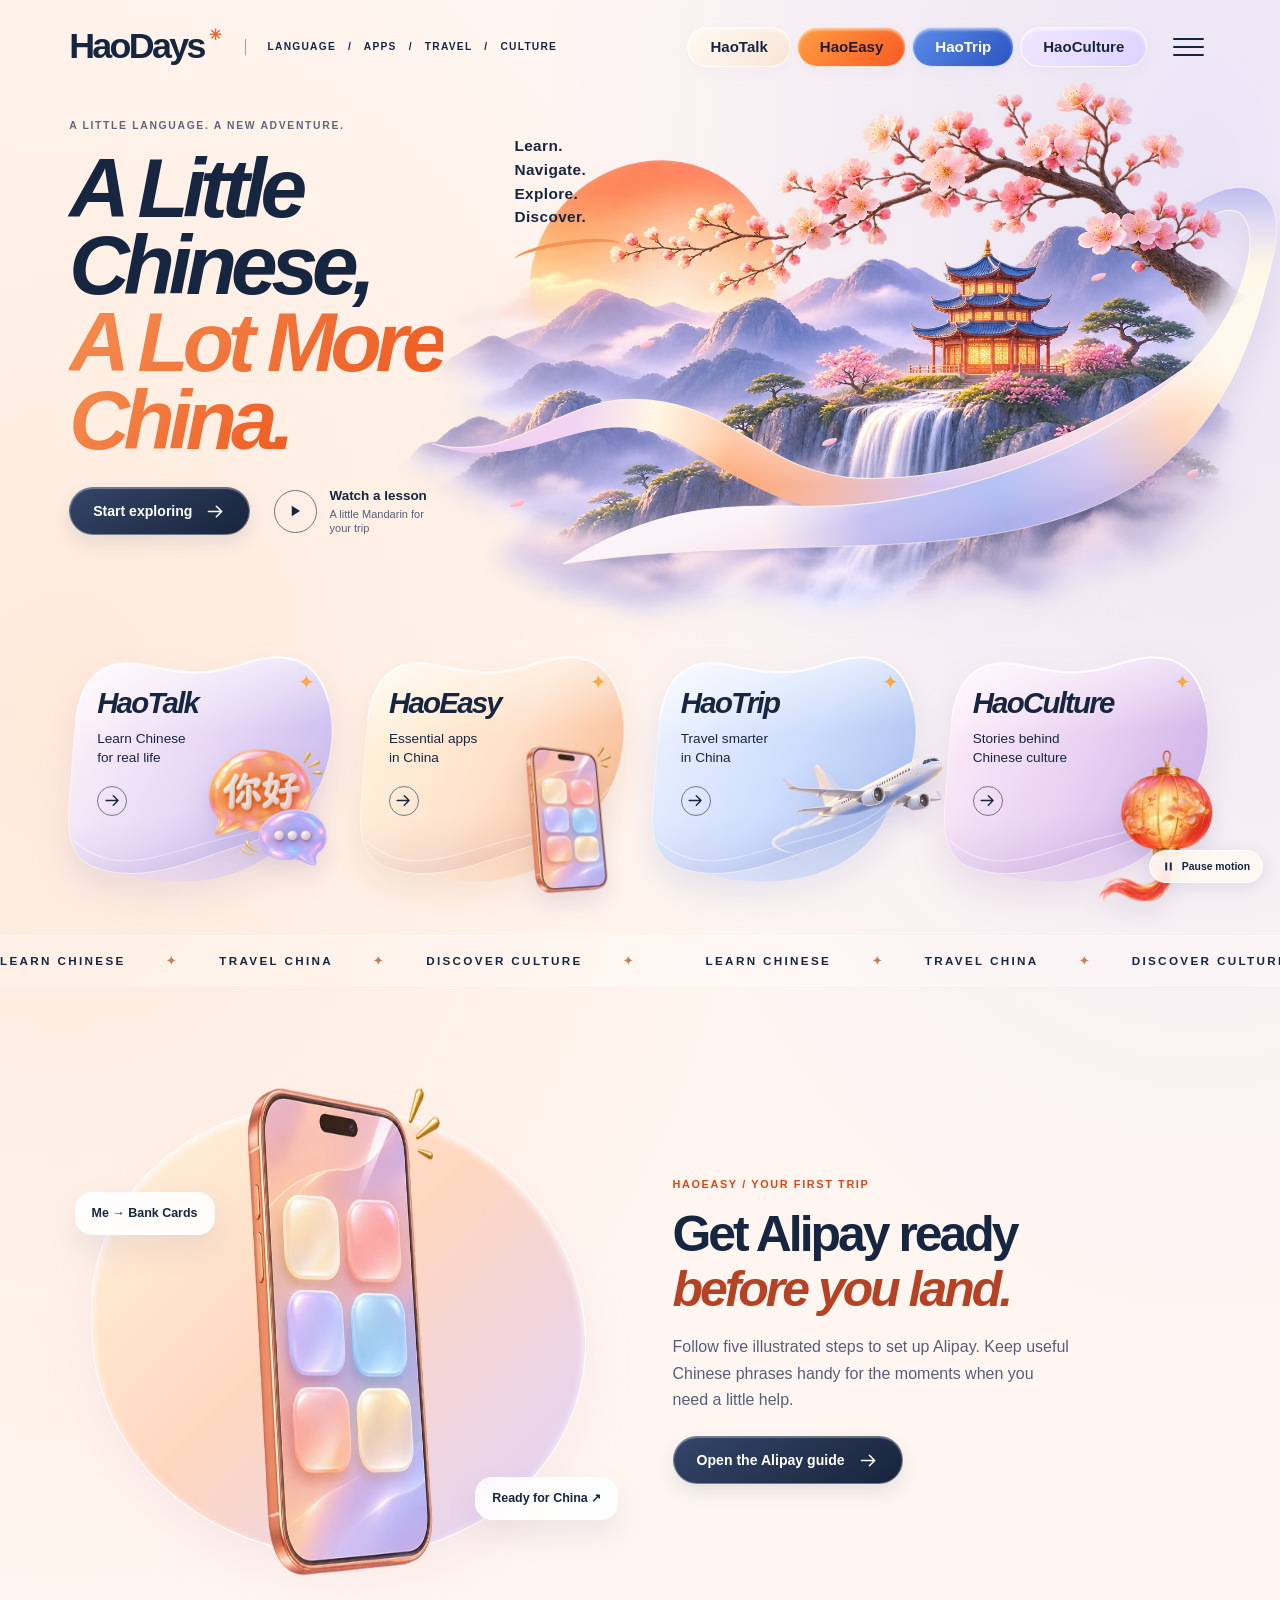
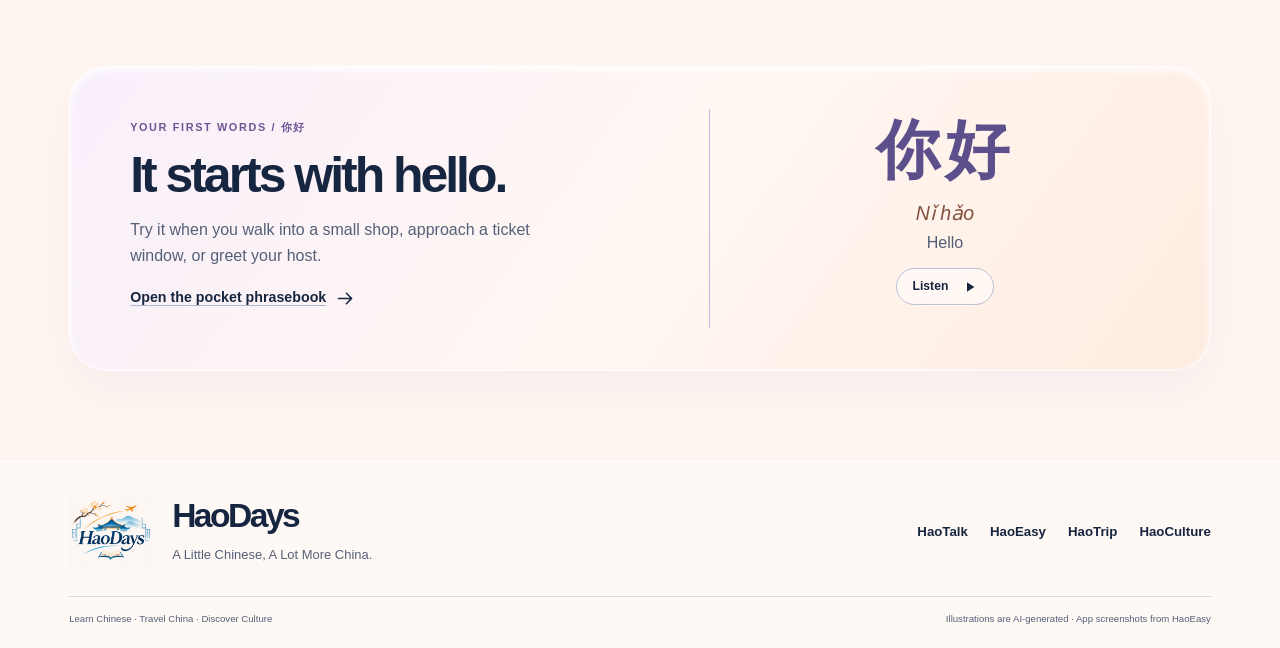
==== commit 038d3dbf: "Join the hero ribbon fold and synchronize its motion" ====
--- a/index.html
+++ b/index.html
@@ -7,7 +7,7 @@
   <meta name="theme-color" content="#fff5f0">
   <title>HaoDays — A Little Chinese, A Lot More China.</title>
   <link rel="icon" type="image/png" href="assets/haodays-logo.png">
-  <link rel="stylesheet" href="styles.css?v=ribbon-2">
+  <link rel="stylesheet" href="styles.css?v=ribbon-3">
   <script src="script.js?v=silk-1" defer></script>
 </head>
 <body data-page="home">
@@ -46,16 +46,18 @@
       <div class="hero-stage">
         <svg class="silk silk-back" viewBox="-140 0 1400 700" fill="none" aria-hidden="true" focusable="false">
           <defs>
-            <linearGradient id="hero-loop-color" x1="1000" y1="100" x2="1120" y2="460" gradientUnits="userSpaceOnUse">
-              <stop stop-color="#b8b8ed"/><stop offset=".32" stop-color="#ded5f3"/><stop offset=".5" stop-color="#fff0cf"/><stop offset=".7" stop-color="#fca779"/><stop offset="1" stop-color="#dca9e9"/>
-            </linearGradient>
-            <linearGradient id="hero-loop-light" x1="1090" y1="80" x2="1170" y2="240" gradientUnits="userSpaceOnUse">
-              <stop stop-color="#fff" stop-opacity=".1"/><stop offset=".52" stop-color="#fff" stop-opacity=".6"/><stop offset="1" stop-color="#fff" stop-opacity="0"/>
+            <linearGradient id="hero-loop-color" x1="0" y1="45" x2="0" y2="210" gradientUnits="userSpaceOnUse">
+              <stop stop-color="#b8b8ed"/><stop offset=".38" stop-color="#ded5f3"/><stop offset=".8" stop-color="#fff0d3"/><stop offset="1" stop-color="#fff0d3"/>
+            </linearGradient>
+            <linearGradient id="hero-loop-light" x1="0" y1="45" x2="0" y2="210" gradientUnits="userSpaceOnUse">
+              <stop stop-color="#fff" stop-opacity=".08"/><stop offset=".55" stop-color="#fff" stop-opacity=".25"/><stop offset="1" stop-color="#fff" stop-opacity=".58"/>
             </linearGradient>
           </defs>
           <g>
-            <path d="M 470 546 C 702 459 1086 351 1190 181 C 1237 104 1230 54 1185 44 C 1139 34 1094 52 1058 81 C 1136 61 1199 96 1165 157 C 1072 325 747 426 470 546 Z" fill="url(#hero-loop-color)" stroke="#fff7ee" stroke-width="1.7"><animate begin="indefinite" attributeName="d" dur="12s" values="M 470 546 C 702 459 1086 351 1190 181 C 1237 104 1230 54 1185 44 C 1139 34 1094 52 1058 81 C 1136 61 1199 96 1165 157 C 1072 325 747 426 470 546 Z;M 470 552 C 702 467 1086 362 1194 187 C 1241 111 1231 58 1184 48 C 1138 38 1091 58 1057 87 C 1135 67 1196 101 1168 163 C 1075 335 747 434 470 552 Z;M 470 546 C 702 459 1086 351 1190 181 C 1237 104 1230 54 1185 44 C 1139 34 1094 52 1058 81 C 1136 61 1199 96 1165 157 C 1072 325 747 426 470 546 Z" keyTimes="0;.5;1" calcMode="spline" keySplines=".45 0 .55 1;.45 0 .55 1" repeatCount="indefinite"/></path>
-            <path d="M 470 546 C 702 459 1086 351 1190 181 C 1237 104 1230 54 1185 44 C 1139 34 1094 52 1058 81 C 1136 61 1199 96 1165 157 C 1072 325 747 426 470 546 Z" fill="url(#hero-loop-light)"><animate begin="indefinite" attributeName="d" dur="12s" values="M 470 546 C 702 459 1086 351 1190 181 C 1237 104 1230 54 1185 44 C 1139 34 1094 52 1058 81 C 1136 61 1199 96 1165 157 C 1072 325 747 426 470 546 Z;M 470 552 C 702 467 1086 362 1194 187 C 1241 111 1231 58 1184 48 C 1138 38 1091 58 1057 87 C 1135 67 1196 101 1168 163 C 1075 335 747 434 470 552 Z;M 470 546 C 702 459 1086 351 1190 181 C 1237 104 1230 54 1185 44 C 1139 34 1094 52 1058 81 C 1136 61 1199 96 1165 157 C 1072 325 747 426 470 546 Z" keyTimes="0;.5;1" calcMode="spline" keySplines=".45 0 .55 1;.45 0 .55 1" repeatCount="indefinite"/></path>
+            <path d="M 650 435 C 860 335 1018 125 1110 67 C 1180 23 1240 42 1237 115 C 1236 147 1226 178 1218 210 L 1215 222 L 1158 250 L 1165 235 C 1190 184 1200 135 1191 106 C 1175 53 1120 93 1074 129 C 970 215 873 365 650 435 Z" id="hero-loop-body" fill="url(#hero-loop-color)"><animate begin="indefinite" attributeName="d" dur="12s" values="M 650 435 C 860 335 1018 125 1110 67 C 1180 23 1240 42 1237 115 C 1236 147 1226 178 1218 210 L 1215 222 L 1158 250 L 1165 235 C 1190 184 1200 135 1191 106 C 1175 53 1120 93 1074 129 C 970 215 873 365 650 435 Z;M 650 441 C 860 341 1018 131 1110 73 C 1180 29 1240 48 1237 121 C 1236 153 1226 184 1218 216 L 1215 228 L 1158 256 L 1165 241 C 1190 190 1200 141 1191 112 C 1175 59 1120 99 1074 135 C 970 221 873 371 650 441 Z;M 650 435 C 860 335 1018 125 1110 67 C 1180 23 1240 42 1237 115 C 1236 147 1226 178 1218 210 L 1215 222 L 1158 250 L 1165 235 C 1190 184 1200 135 1191 106 C 1175 53 1120 93 1074 129 C 970 215 873 365 650 435 Z" keyTimes="0;.5;1" calcMode="spline" keySplines=".45 0 .55 1;.45 0 .55 1" repeatCount="indefinite"/></path>
+            <path d="M 650 435 C 860 335 1018 125 1110 67 C 1180 23 1240 42 1237 115 C 1236 147 1226 178 1218 210 L 1215 222 L 1158 250 L 1165 235 C 1190 184 1200 135 1191 106 C 1175 53 1120 93 1074 129 C 970 215 873 365 650 435 Z" fill="url(#hero-loop-light)"><animate begin="indefinite" attributeName="d" dur="12s" values="M 650 435 C 860 335 1018 125 1110 67 C 1180 23 1240 42 1237 115 C 1236 147 1226 178 1218 210 L 1215 222 L 1158 250 L 1165 235 C 1190 184 1200 135 1191 106 C 1175 53 1120 93 1074 129 C 970 215 873 365 650 435 Z;M 650 441 C 860 341 1018 131 1110 73 C 1180 29 1240 48 1237 121 C 1236 153 1226 184 1218 216 L 1215 228 L 1158 256 L 1165 241 C 1190 190 1200 141 1191 112 C 1175 59 1120 99 1074 135 C 970 221 873 371 650 441 Z;M 650 435 C 860 335 1018 125 1110 67 C 1180 23 1240 42 1237 115 C 1236 147 1226 178 1218 210 L 1215 222 L 1158 250 L 1165 235 C 1190 184 1200 135 1191 106 C 1175 53 1120 93 1074 129 C 970 215 873 365 650 435 Z" keyTimes="0;.5;1" calcMode="spline" keySplines=".45 0 .55 1;.45 0 .55 1" repeatCount="indefinite"/></path>
+            <path d="M 1165 235 C 1190 184 1200 135 1191 106 C 1175 53 1120 93 1074 129 C 970 215 873 365 650 435" stroke="#fffaf0" stroke-width="1.7" stroke-opacity=".85"><animate begin="indefinite" attributeName="d" dur="12s" values="M 1165 235 C 1190 184 1200 135 1191 106 C 1175 53 1120 93 1074 129 C 970 215 873 365 650 435;M 1165 241 C 1190 190 1200 141 1191 112 C 1175 59 1120 99 1074 135 C 970 221 873 371 650 441;M 1165 235 C 1190 184 1200 135 1191 106 C 1175 53 1120 93 1074 129 C 970 215 873 365 650 435" keyTimes="0;.5;1" calcMode="spline" keySplines=".45 0 .55 1;.45 0 .55 1" repeatCount="indefinite"/></path>
+            <path d="M 1110 67 C 1180 23 1240 42 1237 115 C 1236 147 1226 178 1218 210" stroke="#fff7ee" stroke-width="1.3" stroke-opacity=".72"><animate begin="indefinite" attributeName="d" dur="12s" values="M 1110 67 C 1180 23 1240 42 1237 115 C 1236 147 1226 178 1218 210;M 1110 73 C 1180 29 1240 48 1237 121 C 1236 153 1226 184 1218 216;M 1110 67 C 1180 23 1240 42 1237 115 C 1236 147 1226 178 1218 210" keyTimes="0;.5;1" calcMode="spline" keySplines=".45 0 .55 1;.45 0 .55 1" repeatCount="indefinite"/></path>
           </g>
         </svg>
         <div class="hero-art"><img src="assets/design/hero-diorama.webp" alt="Dreamlike Chinese mountains, a glowing pavilion and waterfall beneath cherry blossoms, surrounded by flowing silk ribbons" width="1536" height="1024" fetchpriority="high"></div>
@@ -78,9 +80,10 @@
             <path d="M -125 457 C 30 494 81 358 251 390 C 375 413 428 510 570 513 C 799 519 1075 381 1207 229 C 1145 383 913 545 700 572 C 492 598 398 529 280 460 C 128 371 37 518 -125 457 Z" fill="url(#hero-cross-color)"><animate begin="indefinite" attributeName="d" dur="12s" values="M -125 457 C 30 494 81 358 251 390 C 375 413 428 510 570 513 C 799 519 1075 381 1207 229 C 1145 383 913 545 700 572 C 492 598 398 529 280 460 C 128 371 37 518 -125 457 Z;M -125 463 C 30 501 81 366 251 398 C 375 421 428 516 570 519 C 799 525 1075 387 1207 235 C 1145 389 913 551 700 578 C 492 604 398 537 280 468 C 128 379 37 525 -125 463 Z;M -125 457 C 30 494 81 358 251 390 C 375 413 428 510 570 513 C 799 519 1075 381 1207 229 C 1145 383 913 545 700 572 C 492 598 398 529 280 460 C 128 371 37 518 -125 457 Z" keyTimes="0;.5;1" calcMode="spline" keySplines=".45 0 .55 1;.45 0 .55 1" repeatCount="indefinite"/></path>
             <path d="M -125 457 C 30 494 81 358 251 390 C 375 413 428 510 570 513 C 799 519 1075 381 1207 229 C 1145 383 913 545 700 572 C 492 598 398 529 280 460 C 128 371 37 518 -125 457 Z" fill="url(#hero-cross-light)"><animate begin="indefinite" attributeName="d" dur="12s" values="M -125 457 C 30 494 81 358 251 390 C 375 413 428 510 570 513 C 799 519 1075 381 1207 229 C 1145 383 913 545 700 572 C 492 598 398 529 280 460 C 128 371 37 518 -125 457 Z;M -125 463 C 30 501 81 366 251 398 C 375 421 428 516 570 519 C 799 525 1075 387 1207 235 C 1145 389 913 551 700 578 C 492 604 398 537 280 468 C 128 379 37 525 -125 463 Z;M -125 457 C 30 494 81 358 251 390 C 375 413 428 510 570 513 C 799 519 1075 381 1207 229 C 1145 383 913 545 700 572 C 492 598 398 529 280 460 C 128 371 37 518 -125 457 Z" keyTimes="0;.5;1" calcMode="spline" keySplines=".45 0 .55 1;.45 0 .55 1" repeatCount="indefinite"/></path>
             <path d="M -125 457 C 30 494 81 358 251 390 C 375 413 428 510 570 513 C 799 519 1075 381 1207 229" stroke="#fff8ee" stroke-width="1.7" stroke-opacity=".85"><animate begin="indefinite" attributeName="d" dur="12s" values="M -125 457 C 30 494 81 358 251 390 C 375 413 428 510 570 513 C 799 519 1075 381 1207 229;M -125 463 C 30 501 81 366 251 398 C 375 421 428 516 570 519 C 799 525 1075 387 1207 235;M -125 457 C 30 494 81 358 251 390 C 375 413 428 510 570 513 C 799 519 1075 381 1207 229" keyTimes="0;.5;1" calcMode="spline" keySplines=".45 0 .55 1;.45 0 .55 1" repeatCount="indefinite"/></path>
-            <path d="M 86 651 C 228 560 333 555 478 558 C 718 563 1067 437 1210 246 C 1174 380 1088 507 917 568 C 688 651 411 603 86 651 Z" fill="url(#hero-flow-color)"><animate begin="indefinite" attributeName="d" dur="12s" values="M 86 651 C 228 560 333 555 478 558 C 718 563 1067 437 1210 246 C 1174 380 1088 507 917 568 C 688 651 411 603 86 651 Z;M 86 658 C 228 567 333 560 478 563 C 718 568 1067 443 1210 252 C 1174 386 1088 513 917 574 C 688 657 411 610 86 658 Z;M 86 651 C 228 560 333 555 478 558 C 718 563 1067 437 1210 246 C 1174 380 1088 507 917 568 C 688 651 411 603 86 651 Z" keyTimes="0;.5;1" calcMode="spline" keySplines=".45 0 .55 1;.45 0 .55 1" repeatCount="indefinite"/></path>
-            <path d="M 86 651 C 228 560 333 555 478 558 C 718 563 1067 437 1210 246 C 1174 380 1088 507 917 568 C 688 651 411 603 86 651 Z" fill="url(#hero-flow-light)"><animate begin="indefinite" attributeName="d" dur="12s" values="M 86 651 C 228 560 333 555 478 558 C 718 563 1067 437 1210 246 C 1174 380 1088 507 917 568 C 688 651 411 603 86 651 Z;M 86 658 C 228 567 333 560 478 563 C 718 568 1067 443 1210 252 C 1174 386 1088 513 917 574 C 688 657 411 610 86 658 Z;M 86 651 C 228 560 333 555 478 558 C 718 563 1067 437 1210 246 C 1174 380 1088 507 917 568 C 688 651 411 603 86 651 Z" keyTimes="0;.5;1" calcMode="spline" keySplines=".45 0 .55 1;.45 0 .55 1" repeatCount="indefinite"/></path>
-            <path d="M 86 651 C 228 560 333 555 478 558 C 718 563 1067 437 1210 246" stroke="#fffaf0" stroke-width="2" stroke-opacity=".92"><animate begin="indefinite" attributeName="d" dur="12s" values="M 86 651 C 228 560 333 555 478 558 C 718 563 1067 437 1210 246;M 86 658 C 228 567 333 560 478 563 C 718 568 1067 443 1210 252;M 86 651 C 228 560 333 555 478 558 C 718 563 1067 437 1210 246" keyTimes="0;.5;1" calcMode="spline" keySplines=".45 0 .55 1;.45 0 .55 1" repeatCount="indefinite"/></path>
+            <path d="M 86 651 C 228 560 333 555 478 558 C 718 563 1067 437 1165 235 L 1218 210 C 1174 380 1088 507 917 568 C 688 651 411 603 86 651 Z" id="hero-flow-body" fill="url(#hero-flow-color)"><animate begin="indefinite" attributeName="d" dur="12s" values="M 86 651 C 228 560 333 555 478 558 C 718 563 1067 437 1165 235 L 1218 210 C 1174 380 1088 507 917 568 C 688 651 411 603 86 651 Z;M 86 657 C 228 566 333 561 478 564 C 718 569 1067 443 1165 241 L 1218 216 C 1174 386 1088 513 917 574 C 688 657 411 609 86 657 Z;M 86 651 C 228 560 333 555 478 558 C 718 563 1067 437 1165 235 L 1218 210 C 1174 380 1088 507 917 568 C 688 651 411 603 86 651 Z" keyTimes="0;.5;1" calcMode="spline" keySplines=".45 0 .55 1;.45 0 .55 1" repeatCount="indefinite"/></path>
+            <path d="M 86 651 C 228 560 333 555 478 558 C 718 563 1067 437 1165 235 L 1218 210 C 1174 380 1088 507 917 568 C 688 651 411 603 86 651 Z" fill="url(#hero-flow-light)"><animate begin="indefinite" attributeName="d" dur="12s" values="M 86 651 C 228 560 333 555 478 558 C 718 563 1067 437 1165 235 L 1218 210 C 1174 380 1088 507 917 568 C 688 651 411 603 86 651 Z;M 86 657 C 228 566 333 561 478 564 C 718 569 1067 443 1165 241 L 1218 216 C 1174 386 1088 513 917 574 C 688 657 411 609 86 657 Z;M 86 651 C 228 560 333 555 478 558 C 718 563 1067 437 1165 235 L 1218 210 C 1174 380 1088 507 917 568 C 688 651 411 603 86 651 Z" keyTimes="0;.5;1" calcMode="spline" keySplines=".45 0 .55 1;.45 0 .55 1" repeatCount="indefinite"/></path>
+            <path d="M 86 651 C 228 560 333 555 478 558 C 718 563 1067 437 1165 235" stroke="#fffaf0" stroke-width="1.7" stroke-opacity=".85"><animate begin="indefinite" attributeName="d" dur="12s" values="M 86 651 C 228 560 333 555 478 558 C 718 563 1067 437 1165 235;M 86 657 C 228 566 333 561 478 564 C 718 569 1067 443 1165 241;M 86 651 C 228 560 333 555 478 558 C 718 563 1067 437 1165 235" keyTimes="0;.5;1" calcMode="spline" keySplines=".45 0 .55 1;.45 0 .55 1" repeatCount="indefinite"/></path>
+            <path d="M 1218 210 C 1174 380 1088 507 917 568 C 688 651 411 603 86 651" stroke="#fff7ee" stroke-width="1.3" stroke-opacity=".72"><animate begin="indefinite" attributeName="d" dur="12s" values="M 1218 210 C 1174 380 1088 507 917 568 C 688 651 411 603 86 651;M 1218 216 C 1174 386 1088 513 917 574 C 688 657 411 609 86 657;M 1218 210 C 1174 380 1088 507 917 568 C 688 651 411 603 86 651" keyTimes="0;.5;1" calcMode="spline" keySplines=".45 0 .55 1;.45 0 .55 1" repeatCount="indefinite"/></path>
           </g>
         </svg>
         <span class="petal petal-1" aria-hidden="true"></span>
--- a/styles.css
+++ b/styles.css
@@ -93,8 +93,7 @@
 .silk { position: absolute; width: 100%; height: 100%; inset: 0; overflow: visible; filter: drop-shadow(0 17px 15px #8e7ab526); pointer-events: none; }
 .silk-back { z-index: 1; }
 .silk-front { z-index: 4; }
-.silk-front > g { animation: silk-sway 11s ease-in-out infinite; transform-origin: 70% 75%; }
-.silk-back > g { animation: silk-sway 14s ease-in-out infinite reverse; transform-origin: 80% 40%; }
+.silk-front > g, .silk-back > g { animation: silk-sway 12s ease-in-out infinite; transform-origin: 70% 75%; }
 .petal { position: absolute; z-index: 4; width: 15px; height: 8px; border-radius: 95% 10% 95% 10%; background: linear-gradient(160deg, #fff0ee, #f79ab5 90%); box-shadow: 0 3px 6px #f99bab24; animation: petal-flight 13s ease-in-out infinite; }
 .petal-1 { left: 25%; top: 44%; animation-delay: -5s; }
 .petal-2 { left: 60%; top: 14%; animation-delay: -2s; width: 20px; height: 10px; }
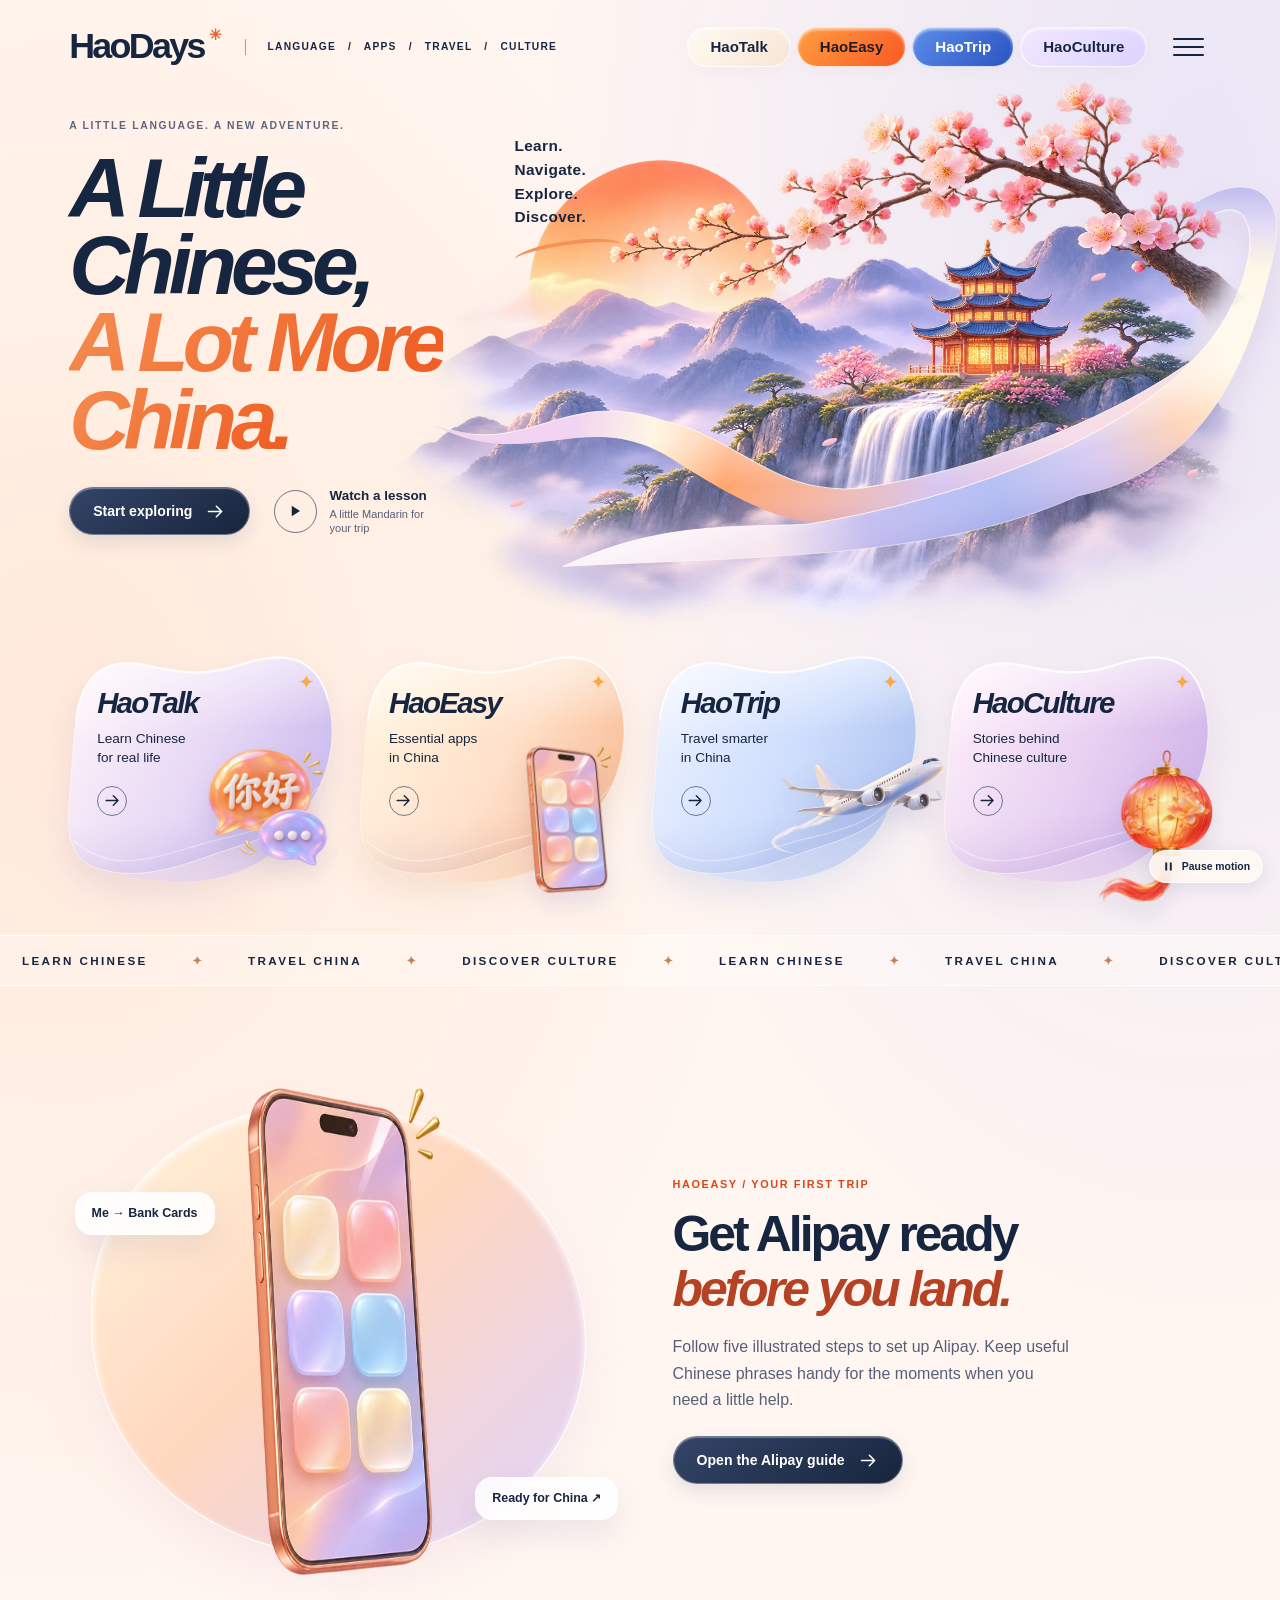
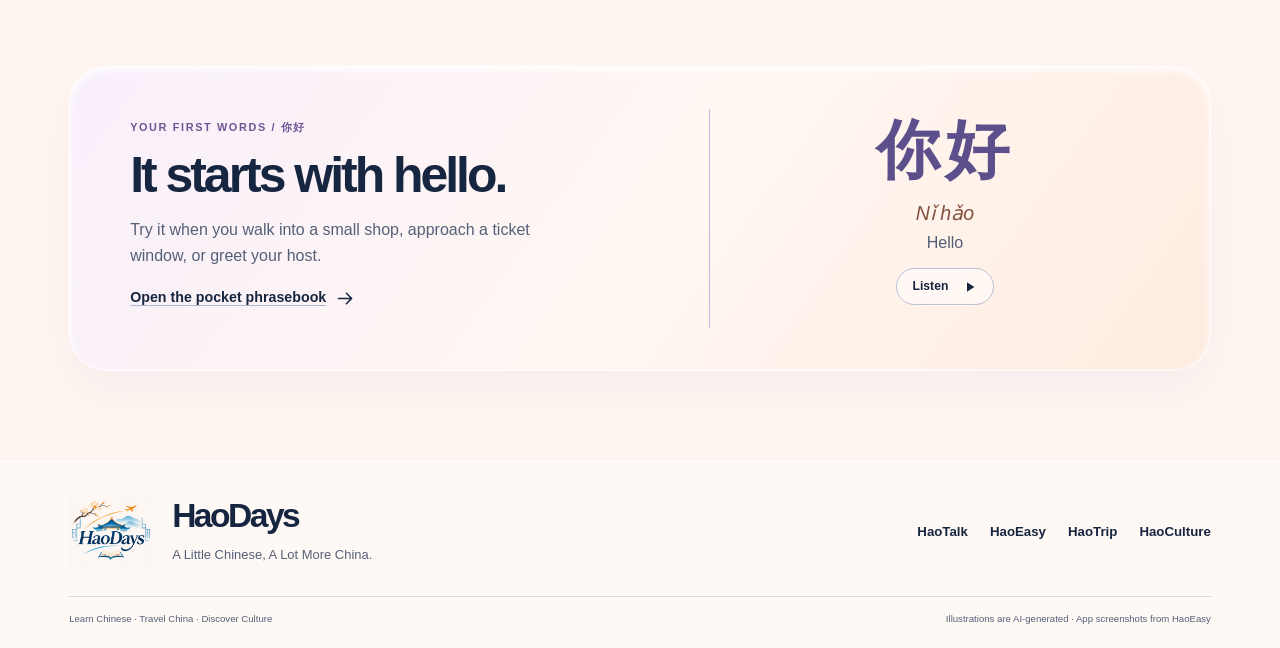
==== commit dd2c0f42: "Animate traveling ribbon waves and a seamless responsive ticker" ====
--- a/index.html
+++ b/index.html
@@ -7,8 +7,8 @@
   <meta name="theme-color" content="#fff5f0">
   <title>HaoDays — A Little Chinese, A Lot More China.</title>
   <link rel="icon" type="image/png" href="assets/haodays-logo.png">
-  <link rel="stylesheet" href="styles.css?v=ribbon-3">
-  <script src="script.js?v=silk-1" defer></script>
+  <link rel="stylesheet" href="styles.css?v=motion-1">
+  <script src="script.js?v=motion-1" defer></script>
 </head>
 <body data-page="home">
   <a class="skip-link" href="#main">Skip to content</a>
@@ -54,10 +54,10 @@
             </linearGradient>
           </defs>
           <g>
-            <path d="M 650 435 C 860 335 1018 125 1110 67 C 1180 23 1240 42 1237 115 C 1236 147 1226 178 1218 210 L 1215 222 L 1158 250 L 1165 235 C 1190 184 1200 135 1191 106 C 1175 53 1120 93 1074 129 C 970 215 873 365 650 435 Z" id="hero-loop-body" fill="url(#hero-loop-color)"><animate begin="indefinite" attributeName="d" dur="12s" values="M 650 435 C 860 335 1018 125 1110 67 C 1180 23 1240 42 1237 115 C 1236 147 1226 178 1218 210 L 1215 222 L 1158 250 L 1165 235 C 1190 184 1200 135 1191 106 C 1175 53 1120 93 1074 129 C 970 215 873 365 650 435 Z;M 650 441 C 860 341 1018 131 1110 73 C 1180 29 1240 48 1237 121 C 1236 153 1226 184 1218 216 L 1215 228 L 1158 256 L 1165 241 C 1190 190 1200 141 1191 112 C 1175 59 1120 99 1074 135 C 970 221 873 371 650 441 Z;M 650 435 C 860 335 1018 125 1110 67 C 1180 23 1240 42 1237 115 C 1236 147 1226 178 1218 210 L 1215 222 L 1158 250 L 1165 235 C 1190 184 1200 135 1191 106 C 1175 53 1120 93 1074 129 C 970 215 873 365 650 435 Z" keyTimes="0;.5;1" calcMode="spline" keySplines=".45 0 .55 1;.45 0 .55 1" repeatCount="indefinite"/></path>
-            <path d="M 650 435 C 860 335 1018 125 1110 67 C 1180 23 1240 42 1237 115 C 1236 147 1226 178 1218 210 L 1215 222 L 1158 250 L 1165 235 C 1190 184 1200 135 1191 106 C 1175 53 1120 93 1074 129 C 970 215 873 365 650 435 Z" fill="url(#hero-loop-light)"><animate begin="indefinite" attributeName="d" dur="12s" values="M 650 435 C 860 335 1018 125 1110 67 C 1180 23 1240 42 1237 115 C 1236 147 1226 178 1218 210 L 1215 222 L 1158 250 L 1165 235 C 1190 184 1200 135 1191 106 C 1175 53 1120 93 1074 129 C 970 215 873 365 650 435 Z;M 650 441 C 860 341 1018 131 1110 73 C 1180 29 1240 48 1237 121 C 1236 153 1226 184 1218 216 L 1215 228 L 1158 256 L 1165 241 C 1190 190 1200 141 1191 112 C 1175 59 1120 99 1074 135 C 970 221 873 371 650 441 Z;M 650 435 C 860 335 1018 125 1110 67 C 1180 23 1240 42 1237 115 C 1236 147 1226 178 1218 210 L 1215 222 L 1158 250 L 1165 235 C 1190 184 1200 135 1191 106 C 1175 53 1120 93 1074 129 C 970 215 873 365 650 435 Z" keyTimes="0;.5;1" calcMode="spline" keySplines=".45 0 .55 1;.45 0 .55 1" repeatCount="indefinite"/></path>
-            <path d="M 1165 235 C 1190 184 1200 135 1191 106 C 1175 53 1120 93 1074 129 C 970 215 873 365 650 435" stroke="#fffaf0" stroke-width="1.7" stroke-opacity=".85"><animate begin="indefinite" attributeName="d" dur="12s" values="M 1165 235 C 1190 184 1200 135 1191 106 C 1175 53 1120 93 1074 129 C 970 215 873 365 650 435;M 1165 241 C 1190 190 1200 141 1191 112 C 1175 59 1120 99 1074 135 C 970 221 873 371 650 441;M 1165 235 C 1190 184 1200 135 1191 106 C 1175 53 1120 93 1074 129 C 970 215 873 365 650 435" keyTimes="0;.5;1" calcMode="spline" keySplines=".45 0 .55 1;.45 0 .55 1" repeatCount="indefinite"/></path>
-            <path d="M 1110 67 C 1180 23 1240 42 1237 115 C 1236 147 1226 178 1218 210" stroke="#fff7ee" stroke-width="1.3" stroke-opacity=".72"><animate begin="indefinite" attributeName="d" dur="12s" values="M 1110 67 C 1180 23 1240 42 1237 115 C 1236 147 1226 178 1218 210;M 1110 73 C 1180 29 1240 48 1237 121 C 1236 153 1226 184 1218 216;M 1110 67 C 1180 23 1240 42 1237 115 C 1236 147 1226 178 1218 210" keyTimes="0;.5;1" calcMode="spline" keySplines=".45 0 .55 1;.45 0 .55 1" repeatCount="indefinite"/></path>
+            <path d="M 650 400.83 C 860 305.81 1018 124.77 1110 67 C 1180 23 1240 42 1237 115 C 1236 147 1226 178 1218 210 L 1215 222 L 1158 250 L 1165 235 C 1190 184 1200 135 1191 106 C 1175 53 1120 93 1074 129 C 970 210.64 873 338.52 650 400.83 Z" id="hero-loop-body" fill="url(#hero-loop-color)"><animate begin="indefinite" attributeName="d" dur="7.2s" values="M 650 400.83 C 860 305.81 1018 124.77 1110 67 C 1180 23 1240 42 1237 115 C 1236 147 1226 178 1218 210 L 1215 222 L 1158 250 L 1165 235 C 1190 184 1200 135 1191 106 C 1175 53 1120 93 1074 129 C 970 210.64 873 338.52 650 400.83 Z;M 650 413.71 C 860 298.26 1018 122.99 1110 67 C 1180 23 1240 42 1237 115 C 1236 147 1226 178 1218 210 L 1215 222 L 1158 250 L 1165 235 C 1190 184 1200 135 1191 106 C 1175 53 1120 93 1074 129 C 970 204.64 873 330.1 650 413.71 Z;M 650 432.3 C 860 300.55 1018 121.75 1110 67 C 1180 23 1240 42 1237 115 C 1236 147 1226 178 1218 210 L 1215 222 L 1158 250 L 1165 235 C 1190 184 1200 135 1191 106 C 1175 53 1120 93 1074 129 C 970 201.41 873 331.04 650 432.3 Z;M 650 451.62 C 860 312.08 1018 121.38 1110 67 C 1180 23 1240 42 1237 115 C 1236 147 1226 178 1218 210 L 1215 222 L 1158 250 L 1165 235 C 1190 184 1200 135 1191 106 C 1175 53 1120 93 1074 129 C 970 201.83 873 341.07 650 451.62 Z;M 650 466.48 C 860 329.75 1018 121.98 1110 67 C 1180 23 1240 42 1237 115 C 1236 147 1226 178 1218 210 L 1215 222 L 1158 250 L 1165 235 C 1190 184 1200 135 1191 106 C 1175 53 1120 93 1074 129 C 970 205.77 873 357.52 650 466.48 Z;M 650 472.9 C 860 348.82 1018 123.39 1110 67 C 1180 23 1240 42 1237 115 C 1236 147 1226 178 1218 210 L 1215 222 L 1158 250 L 1165 235 C 1190 184 1200 135 1191 106 C 1175 53 1120 93 1074 129 C 970 212.19 873 375.97 650 472.9 Z;M 650 469.17 C 860 364.19 1018 125.23 1110 67 C 1180 23 1240 42 1237 115 C 1236 147 1226 178 1218 210 L 1215 222 L 1158 250 L 1165 235 C 1190 184 1200 135 1191 106 C 1175 53 1120 93 1074 129 C 970 219.36 873 391.48 650 469.17 Z;M 650 456.29 C 860 371.74 1018 127.01 1110 67 C 1180 23 1240 42 1237 115 C 1236 147 1226 178 1218 210 L 1215 222 L 1158 250 L 1165 235 C 1190 184 1200 135 1191 106 C 1175 53 1120 93 1074 129 C 970 225.36 873 399.9 650 456.29 Z;M 650 437.7 C 860 369.45 1018 128.25 1110 67 C 1180 23 1240 42 1237 115 C 1236 147 1226 178 1218 210 L 1215 222 L 1158 250 L 1165 235 C 1190 184 1200 135 1191 106 C 1175 53 1120 93 1074 129 C 970 228.59 873 398.96 650 437.7 Z;M 650 418.38 C 860 357.92 1018 128.62 1110 67 C 1180 23 1240 42 1237 115 C 1236 147 1226 178 1218 210 L 1215 222 L 1158 250 L 1165 235 C 1190 184 1200 135 1191 106 C 1175 53 1120 93 1074 129 C 970 228.17 873 388.93 650 418.38 Z;M 650 403.52 C 860 340.25 1018 128.02 1110 67 C 1180 23 1240 42 1237 115 C 1236 147 1226 178 1218 210 L 1215 222 L 1158 250 L 1165 235 C 1190 184 1200 135 1191 106 C 1175 53 1120 93 1074 129 C 970 224.23 873 372.48 650 403.52 Z;M 650 397.1 C 860 321.18 1018 126.61 1110 67 C 1180 23 1240 42 1237 115 C 1236 147 1226 178 1218 210 L 1215 222 L 1158 250 L 1165 235 C 1190 184 1200 135 1191 106 C 1175 53 1120 93 1074 129 C 970 217.81 873 354.03 650 397.1 Z;M 650 400.83 C 860 305.81 1018 124.77 1110 67 C 1180 23 1240 42 1237 115 C 1236 147 1226 178 1218 210 L 1215 222 L 1158 250 L 1165 235 C 1190 184 1200 135 1191 106 C 1175 53 1120 93 1074 129 C 970 210.64 873 338.52 650 400.83 Z" keyTimes="0;0.083333;0.166667;0.25;0.333333;0.416667;0.5;0.583333;0.666667;0.75;0.833333;0.916667;1" calcMode="linear" repeatCount="indefinite"/></path>
+            <path d="M 650 400.83 C 860 305.81 1018 124.77 1110 67 C 1180 23 1240 42 1237 115 C 1236 147 1226 178 1218 210 L 1215 222 L 1158 250 L 1165 235 C 1190 184 1200 135 1191 106 C 1175 53 1120 93 1074 129 C 970 210.64 873 338.52 650 400.83 Z" fill="url(#hero-loop-light)"><animate begin="indefinite" attributeName="d" dur="7.2s" values="M 650 400.83 C 860 305.81 1018 124.77 1110 67 C 1180 23 1240 42 1237 115 C 1236 147 1226 178 1218 210 L 1215 222 L 1158 250 L 1165 235 C 1190 184 1200 135 1191 106 C 1175 53 1120 93 1074 129 C 970 210.64 873 338.52 650 400.83 Z;M 650 413.71 C 860 298.26 1018 122.99 1110 67 C 1180 23 1240 42 1237 115 C 1236 147 1226 178 1218 210 L 1215 222 L 1158 250 L 1165 235 C 1190 184 1200 135 1191 106 C 1175 53 1120 93 1074 129 C 970 204.64 873 330.1 650 413.71 Z;M 650 432.3 C 860 300.55 1018 121.75 1110 67 C 1180 23 1240 42 1237 115 C 1236 147 1226 178 1218 210 L 1215 222 L 1158 250 L 1165 235 C 1190 184 1200 135 1191 106 C 1175 53 1120 93 1074 129 C 970 201.41 873 331.04 650 432.3 Z;M 650 451.62 C 860 312.08 1018 121.38 1110 67 C 1180 23 1240 42 1237 115 C 1236 147 1226 178 1218 210 L 1215 222 L 1158 250 L 1165 235 C 1190 184 1200 135 1191 106 C 1175 53 1120 93 1074 129 C 970 201.83 873 341.07 650 451.62 Z;M 650 466.48 C 860 329.75 1018 121.98 1110 67 C 1180 23 1240 42 1237 115 C 1236 147 1226 178 1218 210 L 1215 222 L 1158 250 L 1165 235 C 1190 184 1200 135 1191 106 C 1175 53 1120 93 1074 129 C 970 205.77 873 357.52 650 466.48 Z;M 650 472.9 C 860 348.82 1018 123.39 1110 67 C 1180 23 1240 42 1237 115 C 1236 147 1226 178 1218 210 L 1215 222 L 1158 250 L 1165 235 C 1190 184 1200 135 1191 106 C 1175 53 1120 93 1074 129 C 970 212.19 873 375.97 650 472.9 Z;M 650 469.17 C 860 364.19 1018 125.23 1110 67 C 1180 23 1240 42 1237 115 C 1236 147 1226 178 1218 210 L 1215 222 L 1158 250 L 1165 235 C 1190 184 1200 135 1191 106 C 1175 53 1120 93 1074 129 C 970 219.36 873 391.48 650 469.17 Z;M 650 456.29 C 860 371.74 1018 127.01 1110 67 C 1180 23 1240 42 1237 115 C 1236 147 1226 178 1218 210 L 1215 222 L 1158 250 L 1165 235 C 1190 184 1200 135 1191 106 C 1175 53 1120 93 1074 129 C 970 225.36 873 399.9 650 456.29 Z;M 650 437.7 C 860 369.45 1018 128.25 1110 67 C 1180 23 1240 42 1237 115 C 1236 147 1226 178 1218 210 L 1215 222 L 1158 250 L 1165 235 C 1190 184 1200 135 1191 106 C 1175 53 1120 93 1074 129 C 970 228.59 873 398.96 650 437.7 Z;M 650 418.38 C 860 357.92 1018 128.62 1110 67 C 1180 23 1240 42 1237 115 C 1236 147 1226 178 1218 210 L 1215 222 L 1158 250 L 1165 235 C 1190 184 1200 135 1191 106 C 1175 53 1120 93 1074 129 C 970 228.17 873 388.93 650 418.38 Z;M 650 403.52 C 860 340.25 1018 128.02 1110 67 C 1180 23 1240 42 1237 115 C 1236 147 1226 178 1218 210 L 1215 222 L 1158 250 L 1165 235 C 1190 184 1200 135 1191 106 C 1175 53 1120 93 1074 129 C 970 224.23 873 372.48 650 403.52 Z;M 650 397.1 C 860 321.18 1018 126.61 1110 67 C 1180 23 1240 42 1237 115 C 1236 147 1226 178 1218 210 L 1215 222 L 1158 250 L 1165 235 C 1190 184 1200 135 1191 106 C 1175 53 1120 93 1074 129 C 970 217.81 873 354.03 650 397.1 Z;M 650 400.83 C 860 305.81 1018 124.77 1110 67 C 1180 23 1240 42 1237 115 C 1236 147 1226 178 1218 210 L 1215 222 L 1158 250 L 1165 235 C 1190 184 1200 135 1191 106 C 1175 53 1120 93 1074 129 C 970 210.64 873 338.52 650 400.83 Z" keyTimes="0;0.083333;0.166667;0.25;0.333333;0.416667;0.5;0.583333;0.666667;0.75;0.833333;0.916667;1" calcMode="linear" repeatCount="indefinite"/></path>
+            <path d="M 1165 235 C 1190 184 1200 135 1191 106 C 1175 53 1120 93 1074 129 C 970 210.64 873 338.52 650 400.83" stroke="#fffaf0" stroke-width="1.7" stroke-opacity=".85"><animate begin="indefinite" attributeName="d" dur="7.2s" values="M 1165 235 C 1190 184 1200 135 1191 106 C 1175 53 1120 93 1074 129 C 970 210.64 873 338.52 650 400.83;M 1165 235 C 1190 184 1200 135 1191 106 C 1175 53 1120 93 1074 129 C 970 204.64 873 330.1 650 413.71;M 1165 235 C 1190 184 1200 135 1191 106 C 1175 53 1120 93 1074 129 C 970 201.41 873 331.04 650 432.3;M 1165 235 C 1190 184 1200 135 1191 106 C 1175 53 1120 93 1074 129 C 970 201.83 873 341.07 650 451.62;M 1165 235 C 1190 184 1200 135 1191 106 C 1175 53 1120 93 1074 129 C 970 205.77 873 357.52 650 466.48;M 1165 235 C 1190 184 1200 135 1191 106 C 1175 53 1120 93 1074 129 C 970 212.19 873 375.97 650 472.9;M 1165 235 C 1190 184 1200 135 1191 106 C 1175 53 1120 93 1074 129 C 970 219.36 873 391.48 650 469.17;M 1165 235 C 1190 184 1200 135 1191 106 C 1175 53 1120 93 1074 129 C 970 225.36 873 399.9 650 456.29;M 1165 235 C 1190 184 1200 135 1191 106 C 1175 53 1120 93 1074 129 C 970 228.59 873 398.96 650 437.7;M 1165 235 C 1190 184 1200 135 1191 106 C 1175 53 1120 93 1074 129 C 970 228.17 873 388.93 650 418.38;M 1165 235 C 1190 184 1200 135 1191 106 C 1175 53 1120 93 1074 129 C 970 224.23 873 372.48 650 403.52;M 1165 235 C 1190 184 1200 135 1191 106 C 1175 53 1120 93 1074 129 C 970 217.81 873 354.03 650 397.1;M 1165 235 C 1190 184 1200 135 1191 106 C 1175 53 1120 93 1074 129 C 970 210.64 873 338.52 650 400.83" keyTimes="0;0.083333;0.166667;0.25;0.333333;0.416667;0.5;0.583333;0.666667;0.75;0.833333;0.916667;1" calcMode="linear" repeatCount="indefinite"/></path>
+            <path d="M 1110 67 C 1180 23 1240 42 1237 115 C 1236 147 1226 178 1218 210" stroke="#fff7ee" stroke-width="1.3" stroke-opacity=".72"><animate begin="indefinite" attributeName="d" dur="7.2s" values="M 1110 67 C 1180 23 1240 42 1237 115 C 1236 147 1226 178 1218 210;M 1110 67 C 1180 23 1240 42 1237 115 C 1236 147 1226 178 1218 210;M 1110 67 C 1180 23 1240 42 1237 115 C 1236 147 1226 178 1218 210;M 1110 67 C 1180 23 1240 42 1237 115 C 1236 147 1226 178 1218 210;M 1110 67 C 1180 23 1240 42 1237 115 C 1236 147 1226 178 1218 210;M 1110 67 C 1180 23 1240 42 1237 115 C 1236 147 1226 178 1218 210;M 1110 67 C 1180 23 1240 42 1237 115 C 1236 147 1226 178 1218 210;M 1110 67 C 1180 23 1240 42 1237 115 C 1236 147 1226 178 1218 210;M 1110 67 C 1180 23 1240 42 1237 115 C 1236 147 1226 178 1218 210;M 1110 67 C 1180 23 1240 42 1237 115 C 1236 147 1226 178 1218 210;M 1110 67 C 1180 23 1240 42 1237 115 C 1236 147 1226 178 1218 210;M 1110 67 C 1180 23 1240 42 1237 115 C 1236 147 1226 178 1218 210;M 1110 67 C 1180 23 1240 42 1237 115 C 1236 147 1226 178 1218 210" keyTimes="0;0.083333;0.166667;0.25;0.333333;0.416667;0.5;0.583333;0.666667;0.75;0.833333;0.916667;1" calcMode="linear" repeatCount="indefinite"/></path>
           </g>
         </svg>
         <div class="hero-art"><img src="assets/design/hero-diorama.webp" alt="Dreamlike Chinese mountains, a glowing pavilion and waterfall beneath cherry blossoms, surrounded by flowing silk ribbons" width="1536" height="1024" fetchpriority="high"></div>
@@ -77,13 +77,13 @@
             </linearGradient>
           </defs>
           <g>
-            <path d="M -125 457 C 30 494 81 358 251 390 C 375 413 428 510 570 513 C 799 519 1075 381 1207 229 C 1145 383 913 545 700 572 C 492 598 398 529 280 460 C 128 371 37 518 -125 457 Z" fill="url(#hero-cross-color)"><animate begin="indefinite" attributeName="d" dur="12s" values="M -125 457 C 30 494 81 358 251 390 C 375 413 428 510 570 513 C 799 519 1075 381 1207 229 C 1145 383 913 545 700 572 C 492 598 398 529 280 460 C 128 371 37 518 -125 457 Z;M -125 463 C 30 501 81 366 251 398 C 375 421 428 516 570 519 C 799 525 1075 387 1207 235 C 1145 389 913 551 700 578 C 492 604 398 537 280 468 C 128 379 37 525 -125 463 Z;M -125 457 C 30 494 81 358 251 390 C 375 413 428 510 570 513 C 799 519 1075 381 1207 229 C 1145 383 913 545 700 572 C 492 598 398 529 280 460 C 128 371 37 518 -125 457 Z" keyTimes="0;.5;1" calcMode="spline" keySplines=".45 0 .55 1;.45 0 .55 1" repeatCount="indefinite"/></path>
-            <path d="M -125 457 C 30 494 81 358 251 390 C 375 413 428 510 570 513 C 799 519 1075 381 1207 229 C 1145 383 913 545 700 572 C 492 598 398 529 280 460 C 128 371 37 518 -125 457 Z" fill="url(#hero-cross-light)"><animate begin="indefinite" attributeName="d" dur="12s" values="M -125 457 C 30 494 81 358 251 390 C 375 413 428 510 570 513 C 799 519 1075 381 1207 229 C 1145 383 913 545 700 572 C 492 598 398 529 280 460 C 128 371 37 518 -125 457 Z;M -125 463 C 30 501 81 366 251 398 C 375 421 428 516 570 519 C 799 525 1075 387 1207 235 C 1145 389 913 551 700 578 C 492 604 398 537 280 468 C 128 379 37 525 -125 463 Z;M -125 457 C 30 494 81 358 251 390 C 375 413 428 510 570 513 C 799 519 1075 381 1207 229 C 1145 383 913 545 700 572 C 492 598 398 529 280 460 C 128 371 37 518 -125 457 Z" keyTimes="0;.5;1" calcMode="spline" keySplines=".45 0 .55 1;.45 0 .55 1" repeatCount="indefinite"/></path>
-            <path d="M -125 457 C 30 494 81 358 251 390 C 375 413 428 510 570 513 C 799 519 1075 381 1207 229" stroke="#fff8ee" stroke-width="1.7" stroke-opacity=".85"><animate begin="indefinite" attributeName="d" dur="12s" values="M -125 457 C 30 494 81 358 251 390 C 375 413 428 510 570 513 C 799 519 1075 381 1207 229;M -125 463 C 30 501 81 366 251 398 C 375 421 428 516 570 519 C 799 525 1075 387 1207 235;M -125 457 C 30 494 81 358 251 390 C 375 413 428 510 570 513 C 799 519 1075 381 1207 229" keyTimes="0;.5;1" calcMode="spline" keySplines=".45 0 .55 1;.45 0 .55 1" repeatCount="indefinite"/></path>
-            <path d="M 86 651 C 228 560 333 555 478 558 C 718 563 1067 437 1165 235 L 1218 210 C 1174 380 1088 507 917 568 C 688 651 411 603 86 651 Z" id="hero-flow-body" fill="url(#hero-flow-color)"><animate begin="indefinite" attributeName="d" dur="12s" values="M 86 651 C 228 560 333 555 478 558 C 718 563 1067 437 1165 235 L 1218 210 C 1174 380 1088 507 917 568 C 688 651 411 603 86 651 Z;M 86 657 C 228 566 333 561 478 564 C 718 569 1067 443 1165 241 L 1218 216 C 1174 386 1088 513 917 574 C 688 657 411 609 86 657 Z;M 86 651 C 228 560 333 555 478 558 C 718 563 1067 437 1165 235 L 1218 210 C 1174 380 1088 507 917 568 C 688 651 411 603 86 651 Z" keyTimes="0;.5;1" calcMode="spline" keySplines=".45 0 .55 1;.45 0 .55 1" repeatCount="indefinite"/></path>
-            <path d="M 86 651 C 228 560 333 555 478 558 C 718 563 1067 437 1165 235 L 1218 210 C 1174 380 1088 507 917 568 C 688 651 411 603 86 651 Z" fill="url(#hero-flow-light)"><animate begin="indefinite" attributeName="d" dur="12s" values="M 86 651 C 228 560 333 555 478 558 C 718 563 1067 437 1165 235 L 1218 210 C 1174 380 1088 507 917 568 C 688 651 411 603 86 651 Z;M 86 657 C 228 566 333 561 478 564 C 718 569 1067 443 1165 241 L 1218 216 C 1174 386 1088 513 917 574 C 688 657 411 609 86 657 Z;M 86 651 C 228 560 333 555 478 558 C 718 563 1067 437 1165 235 L 1218 210 C 1174 380 1088 507 917 568 C 688 651 411 603 86 651 Z" keyTimes="0;.5;1" calcMode="spline" keySplines=".45 0 .55 1;.45 0 .55 1" repeatCount="indefinite"/></path>
-            <path d="M 86 651 C 228 560 333 555 478 558 C 718 563 1067 437 1165 235" stroke="#fffaf0" stroke-width="1.7" stroke-opacity=".85"><animate begin="indefinite" attributeName="d" dur="12s" values="M 86 651 C 228 560 333 555 478 558 C 718 563 1067 437 1165 235;M 86 657 C 228 566 333 561 478 564 C 718 569 1067 443 1165 241;M 86 651 C 228 560 333 555 478 558 C 718 563 1067 437 1165 235" keyTimes="0;.5;1" calcMode="spline" keySplines=".45 0 .55 1;.45 0 .55 1" repeatCount="indefinite"/></path>
-            <path d="M 1218 210 C 1174 380 1088 507 917 568 C 688 651 411 603 86 651" stroke="#fff7ee" stroke-width="1.3" stroke-opacity=".72"><animate begin="indefinite" attributeName="d" dur="12s" values="M 1218 210 C 1174 380 1088 507 917 568 C 688 651 411 603 86 651;M 1218 216 C 1174 386 1088 513 917 574 C 688 657 411 609 86 657;M 1218 210 C 1174 380 1088 507 917 568 C 688 651 411 603 86 651" keyTimes="0;.5;1" calcMode="spline" keySplines=".45 0 .55 1;.45 0 .55 1" repeatCount="indefinite"/></path>
+            <path d="M -125 462.04 C 30 525.1 81 393.81 251 422.11 C 375 425.89 428 512.43 570 488.75 C 799 483.19 1075 381 1207 229 C 1145 383 913 528.53 700 534.66 C 492 587.61 398 537.43 280 488.6 C 128 408.84 37 549.89 -125 462.04 Z" fill="url(#hero-cross-color)"><animate begin="indefinite" attributeName="d" dur="7.2s" values="M -125 462.04 C 30 525.1 81 393.81 251 422.11 C 375 425.89 428 512.43 570 488.75 C 799 483.19 1075 381 1207 229 C 1145 383 913 528.53 700 534.66 C 492 587.61 398 537.43 280 488.6 C 128 408.84 37 549.89 -125 462.04 Z;M -125 442.54 C 30 510.01 81 382.67 251 427.97 C 375 442.04 428 531.06 570 506.62 C 799 481.63 1075 381 1207 229 C 1145 383 913 519.28 700 543.18 C 492 607.28 398 554.83 280 497.28 C 128 402.06 37 535.28 -125 442.54 Z;M -125 426.9 C 30 490.63 81 364.91 251 423.66 C 375 450.4 428 544.06 570 526.21 C 799 490.09 1075 381 1207 229 C 1145 383 913 516.91 700 559.43 C 492 624.46 398 565.3 280 495.97 C 128 386.95 37 516.04 -125 426.9 Z;M -125 419.34 C 30 472.16 81 345.3 251 410.33 C 375 448.75 428 547.92 570 542.25 C 799 506.3 1075 381 1207 229 C 1145 383 913 522.08 700 579.04 C 492 634.55 398 566.05 280 485.02 C 128 367.56 37 497.33 -125 419.34 Z;M -125 421.86 C 30 459.54 81 329.09 251 391.55 C 375 437.51 428 541.63 570 550.46 C 799 525.91 1075 381 1207 229 C 1145 383 913 533.38 700 596.77 C 492 634.85 398 556.88 280 467.37 C 128 349.1 37 484.16 -125 421.86 Z;M -125 433.8 C 30 456.15 81 320.63 251 372.36 C 375 419.71 428 526.86 570 548.63 C 799 543.67 1075 381 1207 229 C 1145 383 913 547.8 700 607.86 C 492 625.27 398 540.23 280 447.75 C 128 336.51 37 480.05 -125 433.8 Z;M -125 451.96 C 30 462.9 81 322.19 251 357.89 C 375 400.11 428 507.57 570 537.25 C 799 554.81 1075 381 1207 229 C 1145 383 913 561.47 700 609.34 C 492 608.39 398 520.57 280 431.4 C 128 333.16 37 486.11 -125 451.96 Z;M -125 471.46 C 30 477.99 81 333.33 251 352.03 C 375 383.96 428 488.94 570 519.38 C 799 556.37 1075 381 1207 229 C 1145 383 913 570.72 700 600.82 C 492 588.72 398 503.17 280 422.72 C 128 339.94 37 500.72 -125 471.46 Z;M -125 487.1 C 30 497.37 81 351.09 251 356.34 C 375 375.6 428 475.94 570 499.79 C 799 547.91 1075 381 1207 229 C 1145 383 913 573.09 700 584.57 C 492 571.54 398 492.7 280 424.03 C 128 355.05 37 519.96 -125 487.1 Z;M -125 494.66 C 30 515.84 81 370.7 251 369.67 C 375 377.25 428 472.08 570 483.75 C 799 531.7 1075 381 1207 229 C 1145 383 913 567.92 700 564.96 C 492 561.45 398 491.95 280 434.98 C 128 374.44 37 538.67 -125 494.66 Z;M -125 492.14 C 30 528.46 81 386.91 251 388.45 C 375 388.49 428 478.37 570 475.54 C 799 512.09 1075 381 1207 229 C 1145 383 913 556.62 700 547.23 C 492 561.15 398 501.12 280 452.63 C 128 392.9 37 551.84 -125 492.14 Z;M -125 480.2 C 30 531.85 81 395.37 251 407.64 C 375 406.29 428 493.14 570 477.37 C 799 494.33 1075 381 1207 229 C 1145 383 913 542.2 700 536.14 C 492 570.73 398 517.77 280 472.25 C 128 405.49 37 555.95 -125 480.2 Z;M -125 462.04 C 30 525.1 81 393.81 251 422.11 C 375 425.89 428 512.43 570 488.75 C 799 483.19 1075 381 1207 229 C 1145 383 913 528.53 700 534.66 C 492 587.61 398 537.43 280 488.6 C 128 408.84 37 549.89 -125 462.04 Z" keyTimes="0;0.083333;0.166667;0.25;0.333333;0.416667;0.5;0.583333;0.666667;0.75;0.833333;0.916667;1" calcMode="linear" repeatCount="indefinite"/></path>
+            <path d="M -125 462.04 C 30 525.1 81 393.81 251 422.11 C 375 425.89 428 512.43 570 488.75 C 799 483.19 1075 381 1207 229 C 1145 383 913 528.53 700 534.66 C 492 587.61 398 537.43 280 488.6 C 128 408.84 37 549.89 -125 462.04 Z" fill="url(#hero-cross-light)"><animate begin="indefinite" attributeName="d" dur="7.2s" values="M -125 462.04 C 30 525.1 81 393.81 251 422.11 C 375 425.89 428 512.43 570 488.75 C 799 483.19 1075 381 1207 229 C 1145 383 913 528.53 700 534.66 C 492 587.61 398 537.43 280 488.6 C 128 408.84 37 549.89 -125 462.04 Z;M -125 442.54 C 30 510.01 81 382.67 251 427.97 C 375 442.04 428 531.06 570 506.62 C 799 481.63 1075 381 1207 229 C 1145 383 913 519.28 700 543.18 C 492 607.28 398 554.83 280 497.28 C 128 402.06 37 535.28 -125 442.54 Z;M -125 426.9 C 30 490.63 81 364.91 251 423.66 C 375 450.4 428 544.06 570 526.21 C 799 490.09 1075 381 1207 229 C 1145 383 913 516.91 700 559.43 C 492 624.46 398 565.3 280 495.97 C 128 386.95 37 516.04 -125 426.9 Z;M -125 419.34 C 30 472.16 81 345.3 251 410.33 C 375 448.75 428 547.92 570 542.25 C 799 506.3 1075 381 1207 229 C 1145 383 913 522.08 700 579.04 C 492 634.55 398 566.05 280 485.02 C 128 367.56 37 497.33 -125 419.34 Z;M -125 421.86 C 30 459.54 81 329.09 251 391.55 C 375 437.51 428 541.63 570 550.46 C 799 525.91 1075 381 1207 229 C 1145 383 913 533.38 700 596.77 C 492 634.85 398 556.88 280 467.37 C 128 349.1 37 484.16 -125 421.86 Z;M -125 433.8 C 30 456.15 81 320.63 251 372.36 C 375 419.71 428 526.86 570 548.63 C 799 543.67 1075 381 1207 229 C 1145 383 913 547.8 700 607.86 C 492 625.27 398 540.23 280 447.75 C 128 336.51 37 480.05 -125 433.8 Z;M -125 451.96 C 30 462.9 81 322.19 251 357.89 C 375 400.11 428 507.57 570 537.25 C 799 554.81 1075 381 1207 229 C 1145 383 913 561.47 700 609.34 C 492 608.39 398 520.57 280 431.4 C 128 333.16 37 486.11 -125 451.96 Z;M -125 471.46 C 30 477.99 81 333.33 251 352.03 C 375 383.96 428 488.94 570 519.38 C 799 556.37 1075 381 1207 229 C 1145 383 913 570.72 700 600.82 C 492 588.72 398 503.17 280 422.72 C 128 339.94 37 500.72 -125 471.46 Z;M -125 487.1 C 30 497.37 81 351.09 251 356.34 C 375 375.6 428 475.94 570 499.79 C 799 547.91 1075 381 1207 229 C 1145 383 913 573.09 700 584.57 C 492 571.54 398 492.7 280 424.03 C 128 355.05 37 519.96 -125 487.1 Z;M -125 494.66 C 30 515.84 81 370.7 251 369.67 C 375 377.25 428 472.08 570 483.75 C 799 531.7 1075 381 1207 229 C 1145 383 913 567.92 700 564.96 C 492 561.45 398 491.95 280 434.98 C 128 374.44 37 538.67 -125 494.66 Z;M -125 492.14 C 30 528.46 81 386.91 251 388.45 C 375 388.49 428 478.37 570 475.54 C 799 512.09 1075 381 1207 229 C 1145 383 913 556.62 700 547.23 C 492 561.15 398 501.12 280 452.63 C 128 392.9 37 551.84 -125 492.14 Z;M -125 480.2 C 30 531.85 81 395.37 251 407.64 C 375 406.29 428 493.14 570 477.37 C 799 494.33 1075 381 1207 229 C 1145 383 913 542.2 700 536.14 C 492 570.73 398 517.77 280 472.25 C 128 405.49 37 555.95 -125 480.2 Z;M -125 462.04 C 30 525.1 81 393.81 251 422.11 C 375 425.89 428 512.43 570 488.75 C 799 483.19 1075 381 1207 229 C 1145 383 913 528.53 700 534.66 C 492 587.61 398 537.43 280 488.6 C 128 408.84 37 549.89 -125 462.04 Z" keyTimes="0;0.083333;0.166667;0.25;0.333333;0.416667;0.5;0.583333;0.666667;0.75;0.833333;0.916667;1" calcMode="linear" repeatCount="indefinite"/></path>
+            <path d="M -125 462.04 C 30 525.1 81 393.81 251 422.11 C 375 425.89 428 512.43 570 488.75 C 799 483.19 1075 381 1207 229" stroke="#fff8ee" stroke-width="1.7" stroke-opacity=".85"><animate begin="indefinite" attributeName="d" dur="7.2s" values="M -125 462.04 C 30 525.1 81 393.81 251 422.11 C 375 425.89 428 512.43 570 488.75 C 799 483.19 1075 381 1207 229;M -125 442.54 C 30 510.01 81 382.67 251 427.97 C 375 442.04 428 531.06 570 506.62 C 799 481.63 1075 381 1207 229;M -125 426.9 C 30 490.63 81 364.91 251 423.66 C 375 450.4 428 544.06 570 526.21 C 799 490.09 1075 381 1207 229;M -125 419.34 C 30 472.16 81 345.3 251 410.33 C 375 448.75 428 547.92 570 542.25 C 799 506.3 1075 381 1207 229;M -125 421.86 C 30 459.54 81 329.09 251 391.55 C 375 437.51 428 541.63 570 550.46 C 799 525.91 1075 381 1207 229;M -125 433.8 C 30 456.15 81 320.63 251 372.36 C 375 419.71 428 526.86 570 548.63 C 799 543.67 1075 381 1207 229;M -125 451.96 C 30 462.9 81 322.19 251 357.89 C 375 400.11 428 507.57 570 537.25 C 799 554.81 1075 381 1207 229;M -125 471.46 C 30 477.99 81 333.33 251 352.03 C 375 383.96 428 488.94 570 519.38 C 799 556.37 1075 381 1207 229;M -125 487.1 C 30 497.37 81 351.09 251 356.34 C 375 375.6 428 475.94 570 499.79 C 799 547.91 1075 381 1207 229;M -125 494.66 C 30 515.84 81 370.7 251 369.67 C 375 377.25 428 472.08 570 483.75 C 799 531.7 1075 381 1207 229;M -125 492.14 C 30 528.46 81 386.91 251 388.45 C 375 388.49 428 478.37 570 475.54 C 799 512.09 1075 381 1207 229;M -125 480.2 C 30 531.85 81 395.37 251 407.64 C 375 406.29 428 493.14 570 477.37 C 799 494.33 1075 381 1207 229;M -125 462.04 C 30 525.1 81 393.81 251 422.11 C 375 425.89 428 512.43 570 488.75 C 799 483.19 1075 381 1207 229" keyTimes="0;0.083333;0.166667;0.25;0.333333;0.416667;0.5;0.583333;0.666667;0.75;0.833333;0.916667;1" calcMode="linear" repeatCount="indefinite"/></path>
+            <path d="M 86 687.14 C 228 594.35 333 575.5 478 550.36 C 718 525.16 1067 437 1165 235 L 1218 210 C 1174 380 1088 507 917 552.55 C 688 614.18 411 608.84 86 687.14 Z" id="hero-flow-body" fill="url(#hero-flow-color)"><animate begin="indefinite" attributeName="d" dur="7.2s" values="M 86 687.14 C 228 594.35 333 575.5 478 550.36 C 718 525.16 1067 437 1165 235 L 1218 210 C 1174 380 1088 507 917 552.55 C 688 614.18 411 608.84 86 687.14 Z;M 86 676.43 C 228 597.87 333 588.75 478 570 C 718 531.94 1067 437 1165 235 L 1218 210 C 1174 380 1088 507 917 543.37 C 688 623.82 411 626.84 86 676.43 Z;M 86 658.9 C 228 591.25 333 592.96 478 586.42 C 718 547.05 1067 437 1165 235 L 1218 210 C 1174 380 1088 507 917 540.79 C 688 640.74 411 638.44 86 658.9 Z;M 86 639.26 C 228 576.25 333 587 478 595.22 C 718 566.44 1067 437 1165 235 L 1218 210 C 1174 380 1088 507 917 545.5 C 688 660.41 411 640.55 86 639.26 Z;M 86 622.76 C 228 556.9 333 572.46 478 594.06 C 718 584.9 1067 437 1165 235 L 1218 210 C 1174 380 1088 507 917 556.24 C 688 677.56 411 632.6 86 622.76 Z;M 86 613.83 C 228 538.38 333 553.25 478 583.23 C 718 597.49 1067 437 1165 235 L 1218 210 C 1174 380 1088 507 917 570.13 C 688 687.59 411 616.71 86 613.83 Z;M 86 614.86 C 228 525.65 333 534.5 478 565.64 C 718 600.84 1067 437 1165 235 L 1218 210 C 1174 380 1088 507 917 583.45 C 688 687.82 411 597.16 86 614.86 Z;M 86 625.57 C 228 522.13 333 521.25 478 546 C 718 594.06 1067 437 1165 235 L 1218 210 C 1174 380 1088 507 917 592.63 C 688 678.18 411 579.16 86 625.57 Z;M 86 643.1 C 228 528.75 333 517.04 478 529.58 C 718 578.95 1067 437 1165 235 L 1218 210 C 1174 380 1088 507 917 595.21 C 688 661.26 411 567.56 86 643.1 Z;M 86 662.74 C 228 543.75 333 523 478 520.78 C 718 559.56 1067 437 1165 235 L 1218 210 C 1174 380 1088 507 917 590.5 C 688 641.59 411 565.45 86 662.74 Z;M 86 679.24 C 228 563.1 333 537.54 478 521.94 C 718 541.1 1067 437 1165 235 L 1218 210 C 1174 380 1088 507 917 579.76 C 688 624.44 411 573.4 86 679.24 Z;M 86 688.17 C 228 581.62 333 556.75 478 532.77 C 718 528.51 1067 437 1165 235 L 1218 210 C 1174 380 1088 507 917 565.87 C 688 614.41 411 589.29 86 688.17 Z;M 86 687.14 C 228 594.35 333 575.5 478 550.36 C 718 525.16 1067 437 1165 235 L 1218 210 C 1174 380 1088 507 917 552.55 C 688 614.18 411 608.84 86 687.14 Z" keyTimes="0;0.083333;0.166667;0.25;0.333333;0.416667;0.5;0.583333;0.666667;0.75;0.833333;0.916667;1" calcMode="linear" repeatCount="indefinite"/></path>
+            <path d="M 86 687.14 C 228 594.35 333 575.5 478 550.36 C 718 525.16 1067 437 1165 235 L 1218 210 C 1174 380 1088 507 917 552.55 C 688 614.18 411 608.84 86 687.14 Z" fill="url(#hero-flow-light)"><animate begin="indefinite" attributeName="d" dur="7.2s" values="M 86 687.14 C 228 594.35 333 575.5 478 550.36 C 718 525.16 1067 437 1165 235 L 1218 210 C 1174 380 1088 507 917 552.55 C 688 614.18 411 608.84 86 687.14 Z;M 86 676.43 C 228 597.87 333 588.75 478 570 C 718 531.94 1067 437 1165 235 L 1218 210 C 1174 380 1088 507 917 543.37 C 688 623.82 411 626.84 86 676.43 Z;M 86 658.9 C 228 591.25 333 592.96 478 586.42 C 718 547.05 1067 437 1165 235 L 1218 210 C 1174 380 1088 507 917 540.79 C 688 640.74 411 638.44 86 658.9 Z;M 86 639.26 C 228 576.25 333 587 478 595.22 C 718 566.44 1067 437 1165 235 L 1218 210 C 1174 380 1088 507 917 545.5 C 688 660.41 411 640.55 86 639.26 Z;M 86 622.76 C 228 556.9 333 572.46 478 594.06 C 718 584.9 1067 437 1165 235 L 1218 210 C 1174 380 1088 507 917 556.24 C 688 677.56 411 632.6 86 622.76 Z;M 86 613.83 C 228 538.38 333 553.25 478 583.23 C 718 597.49 1067 437 1165 235 L 1218 210 C 1174 380 1088 507 917 570.13 C 688 687.59 411 616.71 86 613.83 Z;M 86 614.86 C 228 525.65 333 534.5 478 565.64 C 718 600.84 1067 437 1165 235 L 1218 210 C 1174 380 1088 507 917 583.45 C 688 687.82 411 597.16 86 614.86 Z;M 86 625.57 C 228 522.13 333 521.25 478 546 C 718 594.06 1067 437 1165 235 L 1218 210 C 1174 380 1088 507 917 592.63 C 688 678.18 411 579.16 86 625.57 Z;M 86 643.1 C 228 528.75 333 517.04 478 529.58 C 718 578.95 1067 437 1165 235 L 1218 210 C 1174 380 1088 507 917 595.21 C 688 661.26 411 567.56 86 643.1 Z;M 86 662.74 C 228 543.75 333 523 478 520.78 C 718 559.56 1067 437 1165 235 L 1218 210 C 1174 380 1088 507 917 590.5 C 688 641.59 411 565.45 86 662.74 Z;M 86 679.24 C 228 563.1 333 537.54 478 521.94 C 718 541.1 1067 437 1165 235 L 1218 210 C 1174 380 1088 507 917 579.76 C 688 624.44 411 573.4 86 679.24 Z;M 86 688.17 C 228 581.62 333 556.75 478 532.77 C 718 528.51 1067 437 1165 235 L 1218 210 C 1174 380 1088 507 917 565.87 C 688 614.41 411 589.29 86 688.17 Z;M 86 687.14 C 228 594.35 333 575.5 478 550.36 C 718 525.16 1067 437 1165 235 L 1218 210 C 1174 380 1088 507 917 552.55 C 688 614.18 411 608.84 86 687.14 Z" keyTimes="0;0.083333;0.166667;0.25;0.333333;0.416667;0.5;0.583333;0.666667;0.75;0.833333;0.916667;1" calcMode="linear" repeatCount="indefinite"/></path>
+            <path d="M 86 687.14 C 228 594.35 333 575.5 478 550.36 C 718 525.16 1067 437 1165 235" stroke="#fffaf0" stroke-width="1.7" stroke-opacity=".85"><animate begin="indefinite" attributeName="d" dur="7.2s" values="M 86 687.14 C 228 594.35 333 575.5 478 550.36 C 718 525.16 1067 437 1165 235;M 86 676.43 C 228 597.87 333 588.75 478 570 C 718 531.94 1067 437 1165 235;M 86 658.9 C 228 591.25 333 592.96 478 586.42 C 718 547.05 1067 437 1165 235;M 86 639.26 C 228 576.25 333 587 478 595.22 C 718 566.44 1067 437 1165 235;M 86 622.76 C 228 556.9 333 572.46 478 594.06 C 718 584.9 1067 437 1165 235;M 86 613.83 C 228 538.38 333 553.25 478 583.23 C 718 597.49 1067 437 1165 235;M 86 614.86 C 228 525.65 333 534.5 478 565.64 C 718 600.84 1067 437 1165 235;M 86 625.57 C 228 522.13 333 521.25 478 546 C 718 594.06 1067 437 1165 235;M 86 643.1 C 228 528.75 333 517.04 478 529.58 C 718 578.95 1067 437 1165 235;M 86 662.74 C 228 543.75 333 523 478 520.78 C 718 559.56 1067 437 1165 235;M 86 679.24 C 228 563.1 333 537.54 478 521.94 C 718 541.1 1067 437 1165 235;M 86 688.17 C 228 581.62 333 556.75 478 532.77 C 718 528.51 1067 437 1165 235;M 86 687.14 C 228 594.35 333 575.5 478 550.36 C 718 525.16 1067 437 1165 235" keyTimes="0;0.083333;0.166667;0.25;0.333333;0.416667;0.5;0.583333;0.666667;0.75;0.833333;0.916667;1" calcMode="linear" repeatCount="indefinite"/></path>
+            <path d="M 1218 210 C 1174 380 1088 507 917 552.55 C 688 614.18 411 608.84 86 687.14" stroke="#fff7ee" stroke-width="1.3" stroke-opacity=".72"><animate begin="indefinite" attributeName="d" dur="7.2s" values="M 1218 210 C 1174 380 1088 507 917 552.55 C 688 614.18 411 608.84 86 687.14;M 1218 210 C 1174 380 1088 507 917 543.37 C 688 623.82 411 626.84 86 676.43;M 1218 210 C 1174 380 1088 507 917 540.79 C 688 640.74 411 638.44 86 658.9;M 1218 210 C 1174 380 1088 507 917 545.5 C 688 660.41 411 640.55 86 639.26;M 1218 210 C 1174 380 1088 507 917 556.24 C 688 677.56 411 632.6 86 622.76;M 1218 210 C 1174 380 1088 507 917 570.13 C 688 687.59 411 616.71 86 613.83;M 1218 210 C 1174 380 1088 507 917 583.45 C 688 687.82 411 597.16 86 614.86;M 1218 210 C 1174 380 1088 507 917 592.63 C 688 678.18 411 579.16 86 625.57;M 1218 210 C 1174 380 1088 507 917 595.21 C 688 661.26 411 567.56 86 643.1;M 1218 210 C 1174 380 1088 507 917 590.5 C 688 641.59 411 565.45 86 662.74;M 1218 210 C 1174 380 1088 507 917 579.76 C 688 624.44 411 573.4 86 679.24;M 1218 210 C 1174 380 1088 507 917 565.87 C 688 614.41 411 589.29 86 688.17;M 1218 210 C 1174 380 1088 507 917 552.55 C 688 614.18 411 608.84 86 687.14" keyTimes="0;0.083333;0.166667;0.25;0.333333;0.416667;0.5;0.583333;0.666667;0.75;0.833333;0.916667;1" calcMode="linear" repeatCount="indefinite"/></path>
           </g>
         </svg>
         <span class="petal petal-1" aria-hidden="true"></span>
@@ -213,7 +213,10 @@
     </section>
 
     <div class="travel-ticker" aria-label="Learn Chinese, travel China, discover culture">
-      <div class="ticker-track"><span>Learn Chinese <i>✦</i> Travel China <i>✦</i> Discover Culture <i>✦</i></span><span aria-hidden="true">Learn Chinese <i>✦</i> Travel China <i>✦</i> Discover Culture <i>✦</i></span></div>
+      <div class="ticker-track" aria-hidden="true">
+        <div class="ticker-group"><span class="ticker-item"><span>Learn Chinese</span><i>✦</i><span>Travel China</span><i>✦</i><span>Discover Culture</span><i>✦</i></span></div>
+        <div class="ticker-group"><span class="ticker-item"><span>Learn Chinese</span><i>✦</i><span>Travel China</span><i>✦</i><span>Discover Culture</span><i>✦</i></span></div>
+      </div>
     </div>
 
     <section class="spotlight wrap reveal" aria-labelledby="spotlight-title">
--- a/styles.css
+++ b/styles.css
@@ -93,7 +93,7 @@
 .silk { position: absolute; width: 100%; height: 100%; inset: 0; overflow: visible; filter: drop-shadow(0 17px 15px #8e7ab526); pointer-events: none; }
 .silk-back { z-index: 1; }
 .silk-front { z-index: 4; }
-.silk-front > g, .silk-back > g { animation: silk-sway 12s ease-in-out infinite; transform-origin: 70% 75%; }
+.silk-front > g, .silk-back > g { animation: silk-sway 7.2s ease-in-out infinite; transform-origin: 70% 75%; }
 .petal { position: absolute; z-index: 4; width: 15px; height: 8px; border-radius: 95% 10% 95% 10%; background: linear-gradient(160deg, #fff0ee, #f79ab5 90%); box-shadow: 0 3px 6px #f99bab24; animation: petal-flight 13s ease-in-out infinite; }
 .petal-1 { left: 25%; top: 44%; animation-delay: -5s; }
 .petal-2 { left: 60%; top: 14%; animation-delay: -2s; width: 20px; height: 10px; }
@@ -131,9 +131,10 @@
 .dream-card-culture .card-icon { width: 58%; right: -10%; bottom: -7%; animation-delay: -1s; }
 .card-sparkles { position: absolute; z-index: 3; right: 20px; top: 14px; color: #f8aa45; font-size: 20px; animation: sparkle 4s ease-in-out infinite; }
 .travel-ticker { overflow: hidden; border-block: 1px solid #ffffffc7; padding-block: 15px; background: #ffffff39; margin-bottom: 60px; }
-.ticker-track { width: max-content; display: flex; animation: ticker 40s linear infinite; }
-.ticker-track > span { padding-right: 35px; font-size: .73rem; font-weight: 700; text-transform: uppercase; letter-spacing: .2em; white-space: nowrap; }
-.ticker-track i { margin-inline: 35px; color: #c87f58; font-style: normal; }
+.ticker-track { width: max-content; display: flex; animation: ticker var(--ticker-duration, 35s) linear infinite; will-change: transform; }
+.ticker-group { display: flex; align-items: center; flex: 0 0 auto; min-width: 100vw; justify-content: space-around; }
+.ticker-item { display: inline-flex; align-items: center; flex: 0 0 auto; gap: 44px; padding-inline: 22px; font-size: .73rem; font-weight: 700; text-transform: uppercase; letter-spacing: .2em; white-space: nowrap; }
+.ticker-item i { color: #c87f58; font-style: normal; }
 .spotlight { display: grid; grid-template-columns: 1fr 1fr; align-items: center; gap: 65px; padding-block: 28px 80px; }
 .spotlight-art { position: relative; display: grid; place-items: center; min-height: 350px; isolation: isolate; }
 .spotlight-halo { position: absolute; z-index: -1; inset: 6% 4%; background: linear-gradient(135deg, #fff5de, #ffd7bf 46%, #dfd3ff); border-radius: 46% 54% 48% 52%; box-shadow: inset 0 3px 9px #fff, 0 22px 45px #dfb5cb35; animation: silk-breathe 14s ease-in-out infinite; border: 1px solid #fff; }
@@ -281,12 +282,12 @@
 
 @keyframes landscape-float { 0%, 100% { transform: translateY(0); } 50% { transform: translateY(-10px); } }
 @keyframes icon-float { 0%, 100% { transform: translateY(0) rotate(-2deg); } 50% { transform: translateY(-11px) rotate(2deg); } }
-@keyframes silk-sway { 0%, 100% { transform: translateY(0) rotate(-.4deg); } 50% { transform: translateY(5px) rotate(.4deg); } }
+@keyframes silk-sway { 0%, 100% { transform: translateY(0) rotate(-.65deg); } 50% { transform: translateY(-14px) rotate(.65deg); } }
 @keyframes silk-breathe { 0%, 100% { border-radius: 28% 30% 24% 24% / 32% 34% 30% 36%; transform: rotate(-1deg); } 50% { border-radius: 33% 23% 30% 22% / 28% 38% 25% 31%; transform: rotate(1deg); } }
 @keyframes ribbon-card-float { 0%, 100% { transform: translateY(0) rotate(-.6deg); } 50% { transform: translateY(-4px) rotate(.6deg); } }
 @keyframes petal-flight { 0%, 100% { transform: translate3d(0, -20px, 0) rotate(-30deg); opacity: 0; } 15% { opacity: .85; } 70% { opacity: .8; } 95% { transform: translate3d(-95px, 110px, 0) rotate(190deg); opacity: 0; } }
 @keyframes sparkle { 0%, 100% { transform: scale(.8) rotate(0); opacity: .6; } 50% { transform: scale(1.1) rotate(15deg); opacity: 1; } }
-@keyframes ticker { to { transform: translateX(-50%); } }
+@keyframes ticker { from { transform: translate3d(0, 0, 0); } to { transform: translate3d(-50%, 0, 0); } }
 @keyframes dialog-in { from { opacity: 0; transform: translateY(12px) scale(.97); } to { opacity: 1; transform: none; } }
 
 @media (min-width: 1550px) {
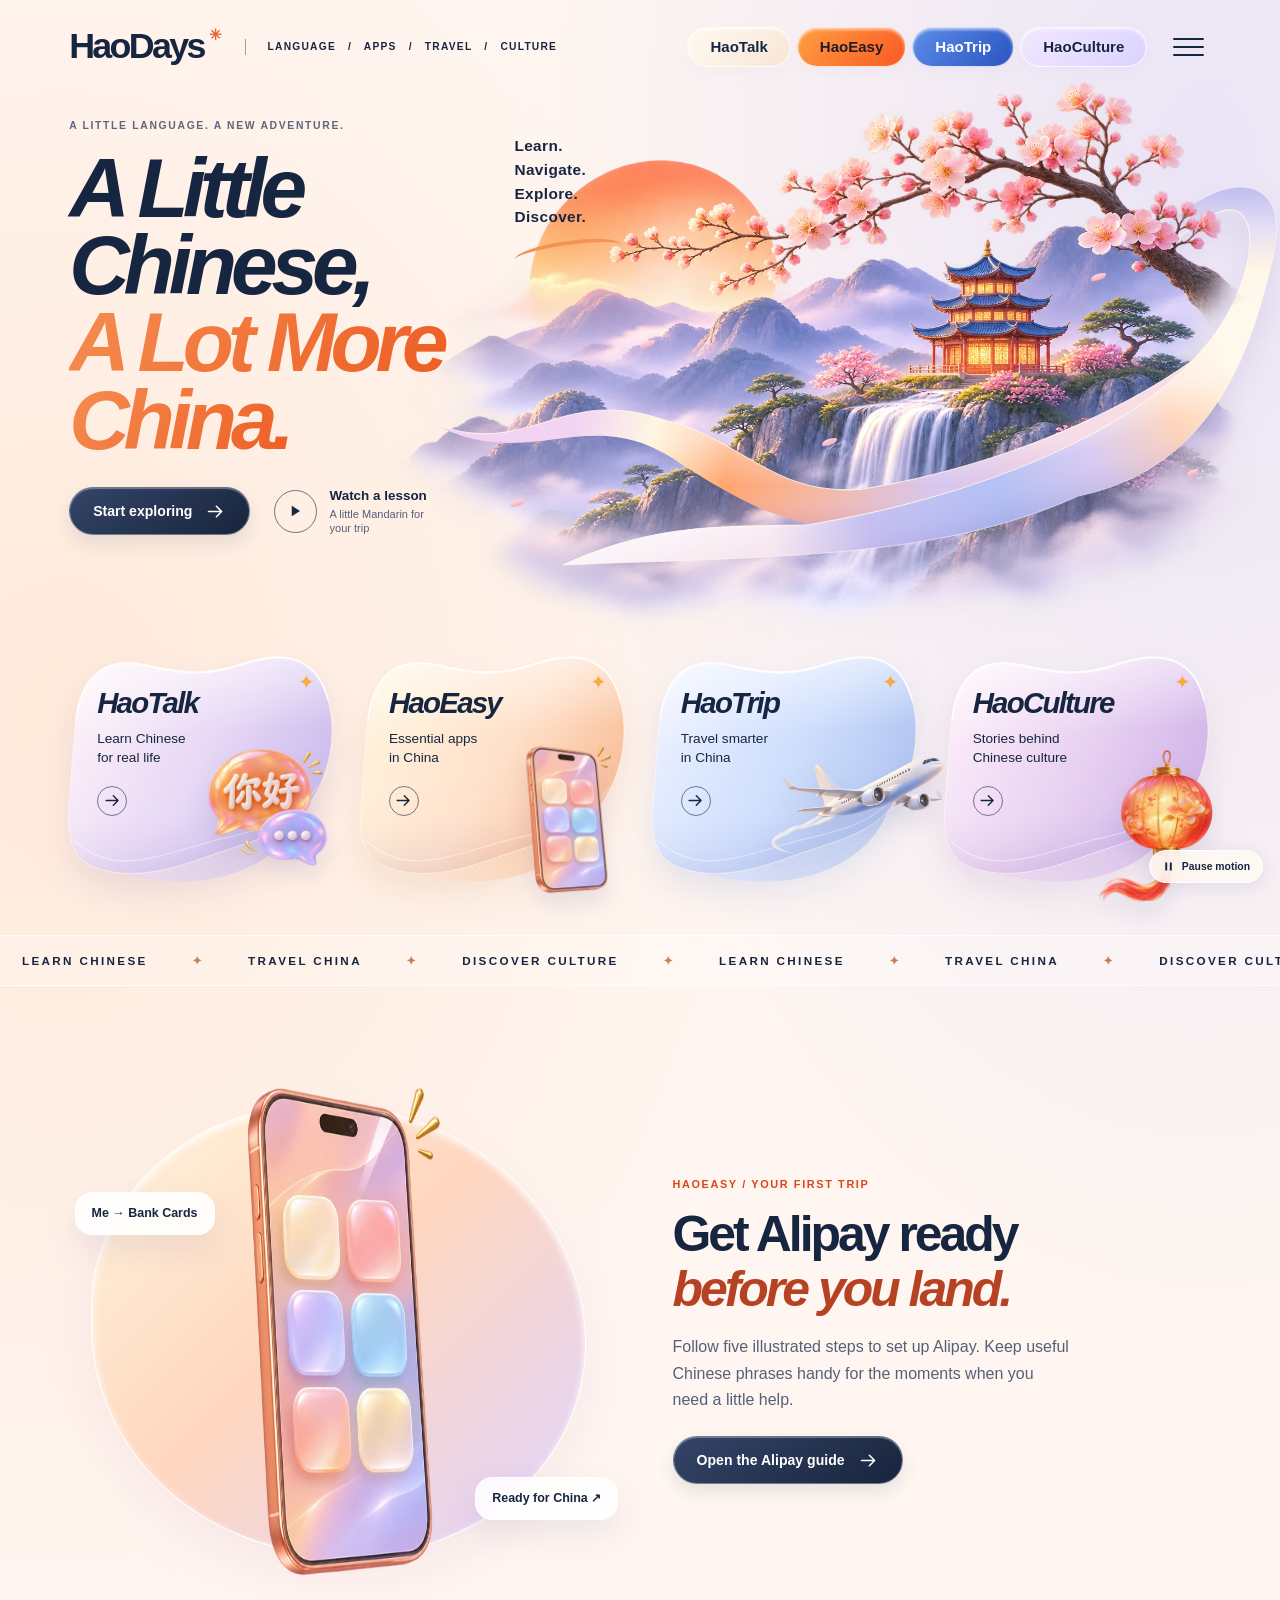
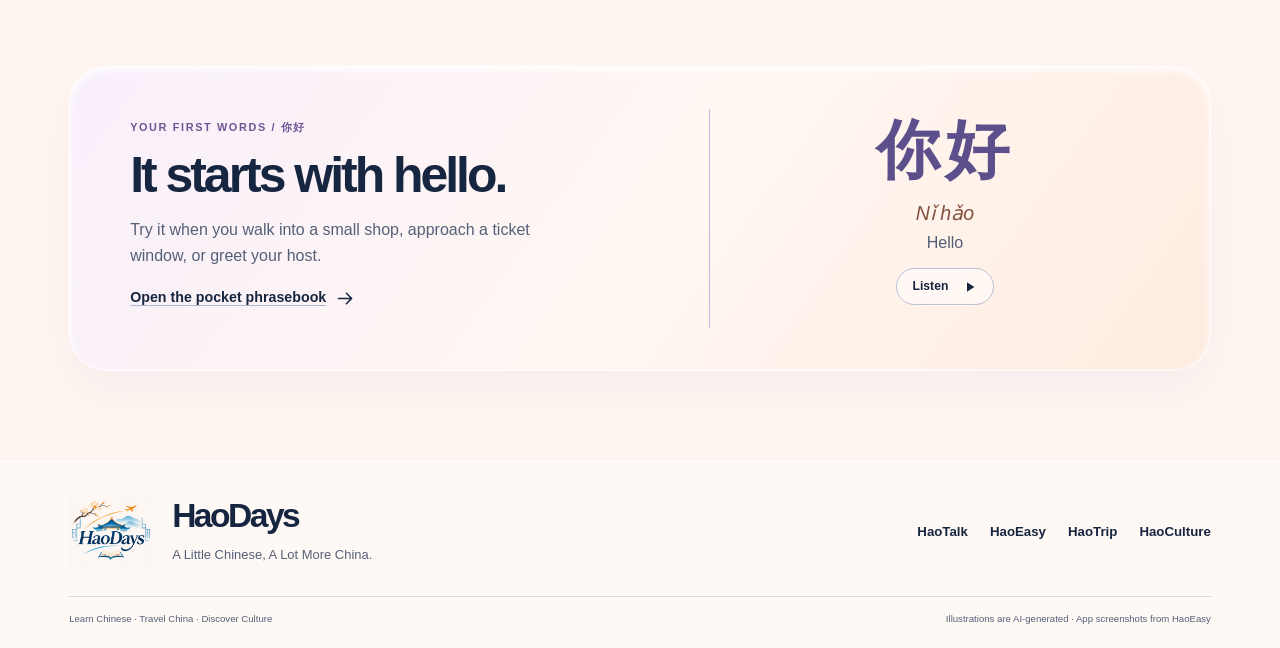
==== commit 20a8b6a3: "Fix italic title glyph clipping and narrow-screen spacing" ====
--- a/index.html
+++ b/index.html
@@ -7,7 +7,7 @@
   <meta name="theme-color" content="#fff5f0">
   <title>HaoDays — A Little Chinese, A Lot More China.</title>
   <link rel="icon" type="image/png" href="assets/haodays-logo.png">
-  <link rel="stylesheet" href="styles.css?v=motion-1">
+  <link rel="stylesheet" href="styles.css?v=title-1">
   <script src="script.js?v=motion-1" defer></script>
 </head>
 <body data-page="home">
--- a/styles.css
+++ b/styles.css
@@ -77,7 +77,7 @@
 .hero-eyebrow { margin-bottom: 16px; color: #60667c; font-size: .65rem; font-weight: 750; letter-spacing: .16em; text-transform: uppercase; }
 .dream-title { font-size: clamp(3.8rem, 6.55vw, 6.8rem); line-height: .92; letter-spacing: -.073em; font-style: italic; font-weight: 900; }
 .dream-title span, .dream-title em { display: block; width: fit-content; white-space: nowrap; }
-.dream-title em { font-style: inherit; color: #f27132; background: linear-gradient(130deg, #f58d51, #ee6026 90%); -webkit-background-clip: text; background-clip: text; -webkit-text-fill-color: transparent; }
+.dream-title em { font-style: inherit; padding-inline-end: .22em; color: #f27132; background: linear-gradient(130deg, #f58d51, #ee6026 90%); -webkit-background-clip: text; background-clip: text; -webkit-text-fill-color: transparent; }
 .hero-actions { display: flex; align-items: center; gap: 24px; margin-top: 28px; }
 .hero-actions .button { white-space: nowrap; }
 .lesson-trigger { display: flex; align-items: center; gap: 12px; padding: 0; border: 0; background: transparent; text-align: left; font-size: .84rem; font-weight: 650; line-height: 1.3; }
@@ -398,7 +398,7 @@
   dialog { padding: 30px 22px 24px; border-radius: 24px; }
 }
 @media (max-width: 380px) {
-  .dream-title { font-size: 3.3rem; }
+  .dream-title { font-size: clamp(3rem, 14.67vw, 3.3rem); }
   .dream-cover { min-height: 540px; }
   .hero-stage { top: 225px; height: 390px; }
   .hero-actions .button { padding-inline: 13px; }
